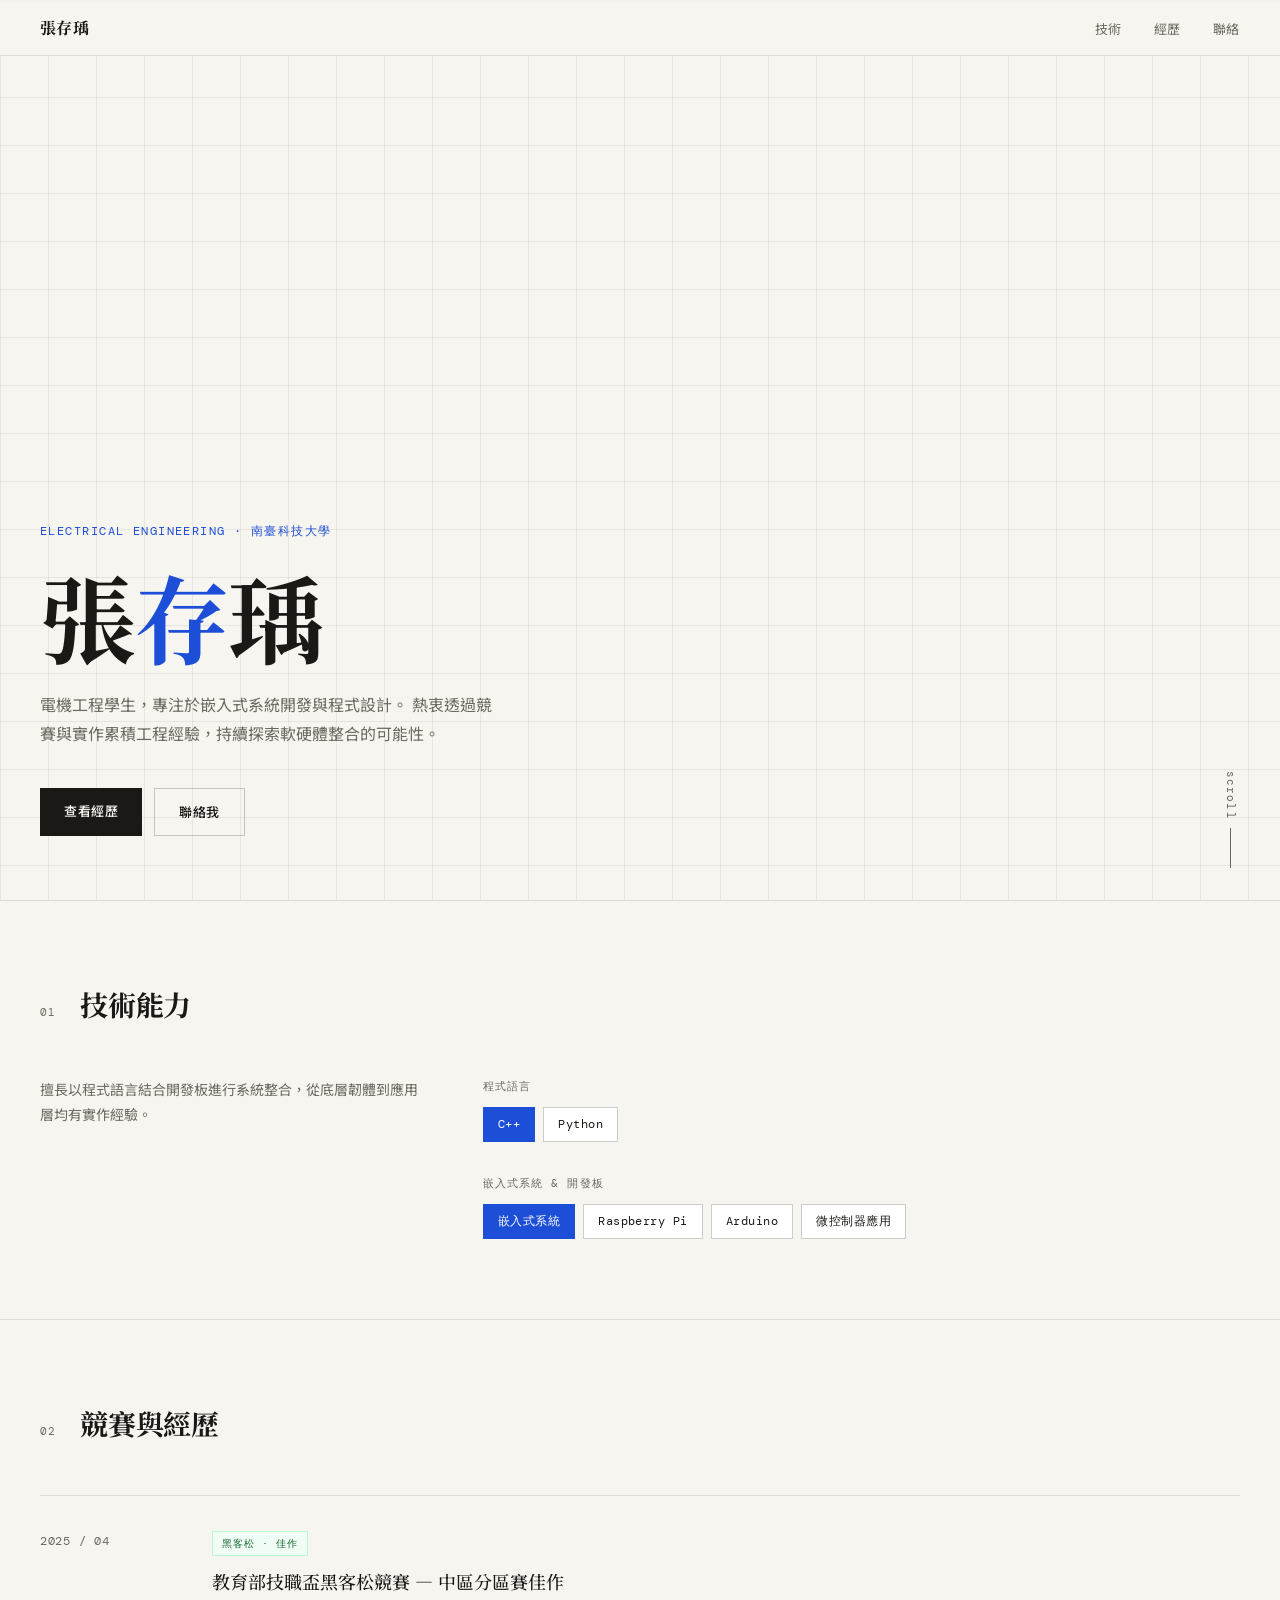
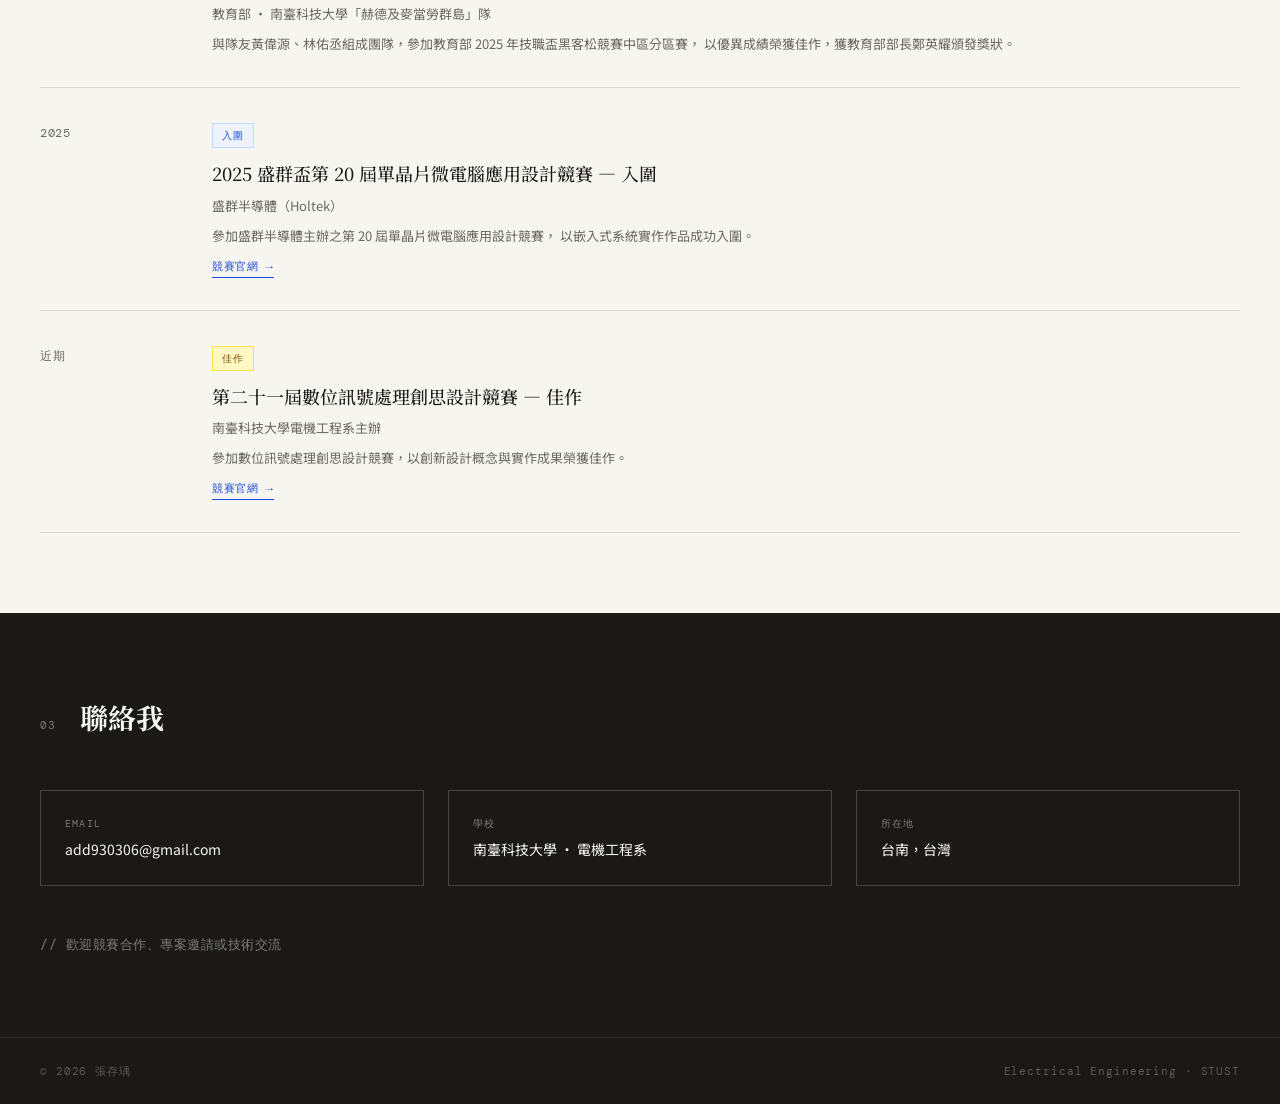
==== index.html @ 253d1c1b "Add files via upload" ====
<!DOCTYPE html>
<html lang="zh-TW">
<head>
<meta charset="UTF-8">
<meta name="viewport" content="width=device-width, initial-scale=1.0">
<title>張存瑀 — 電機工程</title>
<link rel="preconnect" href="https://fonts.googleapis.com">
<link rel="preconnect" href="https://fonts.gstatic.com" crossorigin>
<link href="https://fonts.googleapis.com/css2?family=Noto+Serif+TC:wght@400;500;700&family=DM+Mono:wght@400;500&family=Noto+Sans+TC:wght@300;400;500&display=swap" rel="stylesheet">

<style>
  *, *::before, *::after { box-sizing: border-box; margin: 0; padding: 0; }

  :root {
    --bg: #F7F5F0;
    --bg2: #EDEAE3;
    --text: #1A1916;
    --muted: #6B6860;
    --accent: #1D4ED8;
    --accent-light: #EEF2FF;
    --border: rgba(26,25,22,0.12);
    --border-strong: rgba(26,25,22,0.22);
    --card-bg: #FFFFFF;
    --serif: 'Noto Serif TC', serif;
    --sans: 'Noto Sans TC', sans-serif;
    --mono: 'DM Mono', monospace;
  }

  html { scroll-behavior: smooth; }

  body {
    background: var(--bg);
    color: var(--text);
    font-family: var(--sans);
    font-size: 15px;
    line-height: 1.7;
    -webkit-font-smoothing: antialiased;
  }

  /* ── NAV ── */
  nav {
    position: fixed; top: 0; left: 0; right: 0; z-index: 100;
    display: flex; justify-content: space-between; align-items: center;
    padding: 0 2.5rem;
    height: 56px;
    background: rgba(247,245,240,0.88);
    backdrop-filter: blur(12px);
    -webkit-backdrop-filter: blur(12px);
    border-bottom: 0.5px solid var(--border);
  }
  .nav-logo {
    font-family: var(--serif);
    font-size: 16px;
    font-weight: 700;
    letter-spacing: 0.02em;
    color: var(--text);
    text-decoration: none;
  }
  .nav-links { display: flex; gap: 2rem; list-style: none; }
  .nav-links a {
    font-size: 13px;
    color: var(--muted);
    text-decoration: none;
    letter-spacing: 0.04em;
    transition: color 0.2s;
  }
  .nav-links a:hover { color: var(--text); }

  /* ── HERO ── */
  .hero {
    min-height: 100vh;
    display: flex; flex-direction: column; justify-content: flex-end;
    padding: 0 2.5rem 4rem;
    position: relative;
    overflow: hidden;
  }
  .hero-grid-bg {
    position: absolute; inset: 0;
    background-image:
      linear-gradient(var(--border) 1px, transparent 1px),
      linear-gradient(90deg, var(--border) 1px, transparent 1px);
    background-size: 48px 48px;
    opacity: 0.6;
  }
  .hero-content { position: relative; z-index: 1; max-width: 720px; }
  .hero-eyebrow {
    font-family: var(--mono);
    font-size: 12px;
    letter-spacing: 0.12em;
    color: var(--accent);
    text-transform: uppercase;
    margin-bottom: 1.5rem;
    opacity: 0;
    animation: fadeUp 0.6s 0.1s forwards;
  }
  .hero h1 {
    font-family: var(--serif);
    font-size: clamp(3rem, 8vw, 6rem);
    font-weight: 700;
    line-height: 1.05;
    letter-spacing: -0.02em;
    color: var(--text);
    margin-bottom: 1.5rem;
    opacity: 0;
    animation: fadeUp 0.7s 0.2s forwards;
  }
  .hero h1 span { color: var(--accent); }
  .hero-desc {
    font-size: 16px;
    color: var(--muted);
    max-width: 460px;
    line-height: 1.8;
    margin-bottom: 2.5rem;
    opacity: 0;
    animation: fadeUp 0.7s 0.35s forwards;
  }
  .hero-actions {
    display: flex; gap: 12px; flex-wrap: wrap;
    opacity: 0;
    animation: fadeUp 0.7s 0.5s forwards;
  }
  .btn-dark {
    background: var(--text); color: var(--bg);
    border: none; padding: 12px 24px;
    font-family: var(--sans); font-size: 13px; font-weight: 500;
    letter-spacing: 0.04em; cursor: pointer;
    text-decoration: none; display: inline-block;
    transition: opacity 0.2s;
  }
  .btn-dark:hover { opacity: 0.8; }
  .btn-outline {
    background: transparent; color: var(--text);
    border: 0.5px solid var(--border-strong);
    padding: 12px 24px;
    font-family: var(--sans); font-size: 13px; font-weight: 500;
    letter-spacing: 0.04em; cursor: pointer;
    text-decoration: none; display: inline-block;
    transition: background 0.2s;
  }
  .btn-outline:hover { background: var(--bg2); }

  .hero-scroll {
    position: absolute; bottom: 2rem; right: 2.5rem;
    font-family: var(--mono); font-size: 11px;
    color: var(--muted); letter-spacing: 0.1em;
    writing-mode: vertical-rl;
    display: flex; align-items: center; gap: 8px;
    opacity: 0; animation: fadeIn 1s 1s forwards;
  }
  .hero-scroll::after {
    content: '';
    display: block; width: 0.5px; height: 40px;
    background: var(--muted);
  }

  /* ── SECTIONS ── */
  section { padding: 5rem 2.5rem; border-top: 0.5px solid var(--border); }
  .section-header {
    display: flex; align-items: baseline; gap: 1.5rem;
    margin-bottom: 3rem;
  }
  .section-num {
    font-family: var(--mono);
    font-size: 11px; color: var(--muted);
    letter-spacing: 0.1em;
  }
  .section-title {
    font-family: var(--serif);
    font-size: 28px; font-weight: 700;
    letter-spacing: -0.01em;
  }

  /* ── SKILLS ── */
  .skills-section { background: var(--bg); }
  .skills-layout { display: grid; grid-template-columns: 1fr 2fr; gap: 4rem; align-items: start; }
  .skills-intro { font-size: 14px; color: var(--muted); line-height: 1.8; }
  .skills-groups { display: flex; flex-direction: column; gap: 2rem; }
  .skill-group-label {
    font-family: var(--mono); font-size: 11px;
    color: var(--muted); letter-spacing: 0.1em;
    text-transform: uppercase; margin-bottom: 0.75rem;
  }
  .skill-tags { display: flex; flex-wrap: wrap; gap: 8px; }
  .skill-tag {
    font-family: var(--mono); font-size: 12px;
    color: var(--text);
    background: var(--card-bg);
    border: 0.5px solid var(--border-strong);
    padding: 6px 14px;
    letter-spacing: 0.04em;
    transition: background 0.15s, border-color 0.15s;
  }
  .skill-tag:hover { background: var(--accent-light); border-color: var(--accent); color: var(--accent); }
  .skill-tag.accent { background: var(--accent); color: #fff; border-color: var(--accent); }

  /* ── AWARDS / TIMELINE ── */
  .awards-section { background: var(--bg); }
  .timeline { display: flex; flex-direction: column; }
  .timeline-row {
    display: grid; grid-template-columns: 140px 1fr;
    border-top: 0.5px solid var(--border);
    padding: 2rem 0;
    gap: 2rem;
    transition: background 0.2s;
  }
  .timeline-row:last-child { border-bottom: 0.5px solid var(--border); }
  .tl-year {
    font-family: var(--mono); font-size: 12px;
    color: var(--muted); letter-spacing: 0.06em;
    padding-top: 3px;
  }
  .tl-body {}
  .tl-badge {
    display: inline-block;
    font-family: var(--mono); font-size: 10px;
    letter-spacing: 0.1em; text-transform: uppercase;
    padding: 3px 9px;
    margin-bottom: 10px;
  }
  .tl-badge.award { background: #FEF9C3; color: #854D0E; border: 0.5px solid #FDE047; }
  .tl-badge.finalist { background: var(--accent-light); color: var(--accent); border: 0.5px solid #BFDBFE; }
  .tl-badge.hackathon { background: #F0FDF4; color: #166534; border: 0.5px solid #BBF7D0; }
  .tl-title { font-family: var(--serif); font-size: 18px; font-weight: 500; margin-bottom: 6px; }
  .tl-org { font-size: 13px; color: var(--muted); margin-bottom: 8px; }
  .tl-desc { font-size: 13px; color: var(--muted); line-height: 1.7; }
  .tl-link {
    display: inline-block; margin-top: 10px;
    font-family: var(--mono); font-size: 11px;
    color: var(--accent); letter-spacing: 0.06em;
    text-decoration: none; border-bottom: 0.5px solid var(--accent);
    padding-bottom: 1px; transition: opacity 0.2s;
  }
  .tl-link:hover { opacity: 0.7; }

  /* ── CONTACT ── */
  .contact-section { background: var(--text); color: var(--bg); }
  .contact-section .section-title { color: var(--bg); }
  .contact-section .section-num { color: rgba(247,245,240,0.45); }
  .contact-grid { display: grid; grid-template-columns: repeat(auto-fit, minmax(220px, 1fr)); gap: 1.5rem; margin-top: 2rem; }
  .contact-card {
    border: 0.5px solid rgba(247,245,240,0.2);
    padding: 1.5rem;
    display: flex; flex-direction: column; gap: 6px;
  }
  .contact-card-label {
    font-family: var(--mono); font-size: 10px;
    letter-spacing: 0.12em; text-transform: uppercase;
    color: rgba(247,245,240,0.45);
  }
  .contact-card-value {
    font-size: 14px; color: var(--bg);
    text-decoration: none; word-break: break-all;
    transition: opacity 0.2s;
  }
  a.contact-card-value:hover { opacity: 0.7; }
  .contact-note {
    margin-top: 3rem;
    font-size: 13px; color: rgba(247,245,240,0.45);
    font-family: var(--mono); letter-spacing: 0.04em;
  }

  /* ── FOOTER ── */
  footer {
    background: var(--text);
    border-top: 0.5px solid rgba(247,245,240,0.1);
    padding: 1.5rem 2.5rem;
    display: flex; justify-content: space-between; align-items: center;
  }
  footer span {
    font-family: var(--mono); font-size: 11px;
    color: rgba(247,245,240,0.3); letter-spacing: 0.08em;
  }

  /* ── ANIMATIONS ── */
  @keyframes fadeUp {
    from { opacity: 0; transform: translateY(20px); }
    to   { opacity: 1; transform: translateY(0); }
  }
  @keyframes fadeIn {
    from { opacity: 0; } to { opacity: 1; }
  }

  /* reveal on scroll */
  .reveal {
    opacity: 0; transform: translateY(24px);
    transition: opacity 0.7s ease, transform 0.7s ease;
  }
  .reveal.visible { opacity: 1; transform: none; }

  /* ── RESPONSIVE ── */
  @media (max-width: 768px) {
    nav { padding: 0 1.25rem; }
    .nav-links { gap: 1.25rem; }
    .hero { padding: 0 1.25rem 3rem; }
    section { padding: 3.5rem 1.25rem; }
    .skills-layout { grid-template-columns: 1fr; gap: 2rem; }
    .timeline-row { grid-template-columns: 1fr; gap: 0.5rem; }
    footer { flex-direction: column; gap: 6px; text-align: center; }
  }
</style>
</head>
<body>

<!-- NAV -->
<nav>
  <a href="#" class="nav-logo">張存瑀</a>
  <ul class="nav-links">
    <li><a href="#skills">技術</a></li>
    <li><a href="#awards">經歷</a></li>
    <li><a href="#contact">聯絡</a></li>
  </ul>
</nav>

<!-- HERO -->
<section class="hero" id="top">
  <div class="hero-grid-bg"></div>
  <div class="hero-content">
    <p class="hero-eyebrow">Electrical Engineering · 南臺科技大學</p>
    <h1>張<span>存</span>瑀</h1>
    <p class="hero-desc">
      電機工程學生，專注於嵌入式系統開發與程式設計。
      熱衷透過競賽與實作累積工程經驗，持續探索軟硬體整合的可能性。
    </p>
    <div class="hero-actions">
      <a href="#awards" class="btn-dark">查看經歷</a>
      <a href="#contact" class="btn-outline">聯絡我</a>
    </div>
  </div>
  <div class="hero-scroll">scroll</div>
</section>

<!-- SKILLS -->
<section id="skills" class="skills-section">
  <div class="section-header reveal">
    <span class="section-num">01</span>
    <h2 class="section-title">技術能力</h2>
  </div>
  <div class="skills-layout reveal">
    <div class="skills-intro">
      <p>擅長以程式語言結合開發板進行系統整合，從底層韌體到應用層均有實作經驗。</p>
    </div>
    <div class="skills-groups">
      <div>
        <div class="skill-group-label">程式語言</div>
        <div class="skill-tags">
          <span class="skill-tag accent">C++</span>
          <span class="skill-tag">Python</span>
        </div>
      </div>
      <div>
        <div class="skill-group-label">嵌入式系統 &amp; 開發板</div>
        <div class="skill-tags">
          <span class="skill-tag accent">嵌入式系統</span>
          <span class="skill-tag">Raspberry Pi</span>
          <span class="skill-tag">Arduino</span>
          <span class="skill-tag">微控制器應用</span>
        </div>
      </div>

    </div>
  </div>
</section>

<!-- AWARDS / EXPERIENCE -->
<section id="awards" class="awards-section">
  <div class="section-header reveal">
    <span class="section-num">02</span>
    <h2 class="section-title">競賽與經歷</h2>
  </div>
  <div class="timeline">

    <div class="timeline-row reveal">
      <div class="tl-year">2025 / 04</div>
      <div class="tl-body">
        <span class="tl-badge hackathon">黑客松 · 佳作</span>
        <h3 class="tl-title">教育部技職盃黑客松競賽 — 中區分區賽佳作</h3>
        <div class="tl-org">教育部 · 南臺科技大學「赫德及麥當勞群島」隊</div>
        <p class="tl-desc">
          與隊友黃偉源、林佑丞組成團隊，參加教育部 2025 年技職盃黑客松競賽中區分區賽，
          以優異成績榮獲佳作，獲教育部部長鄭英耀頒發獎狀。
        </p>
      </div>
    </div>

    <div class="timeline-row reveal">
      <div class="tl-year">2025</div>
      <div class="tl-body">
        <span class="tl-badge finalist">入圍</span>
        <h3 class="tl-title">2025 盛群盃第 20 屆單晶片微電腦應用設計競賽 — 入圍</h3>
        <div class="tl-org">盛群半導體（Holtek）</div>
        <p class="tl-desc">
          參加盛群半導體主辦之第 20 屆單晶片微電腦應用設計競賽，
          以嵌入式系統實作作品成功入圍。
        </p>
        <a href="https://www.holtek.com.tw/page/channel?mCode=Presentation_SeminarEvents&pCode=Events_n_Shows&" target="_blank" class="tl-link">競賽官網 →</a>
      </div>
    </div>

    <div class="timeline-row reveal">
      <div class="tl-year">近期</div>
      <div class="tl-body">
        <span class="tl-badge award">佳作</span>
        <h3 class="tl-title">第二十一屆數位訊號處理創思設計競賽 — 佳作</h3>
        <div class="tl-org">南臺科技大學電機工程系主辦</div>
        <p class="tl-desc">
          參加數位訊號處理創思設計競賽，以創新設計概念與實作成果榮獲佳作。
        </p>
        <a href="https://dspcdc.ee.stust.edu.tw/" target="_blank" class="tl-link">競賽官網 →</a>
      </div>
    </div>

  </div>
</section>

<!-- CONTACT -->
<section id="contact" class="contact-section">
  <div class="section-header">
    <span class="section-num">03</span>
    <h2 class="section-title">聯絡我</h2>
  </div>
  <div class="contact-grid">
    <div class="contact-card">
      <span class="contact-card-label">Email</span>
      <a href="mailto:add930306@gmail.com" class="contact-card-value">add930306@gmail.com</a>
    </div>
    <div class="contact-card">
      <span class="contact-card-label">學校</span>
      <span class="contact-card-value">南臺科技大學 · 電機工程系</span>
    </div>
    <div class="contact-card">
      <span class="contact-card-label">所在地</span>
      <span class="contact-card-value">台南，台灣</span>
    </div>
  </div>
  <p class="contact-note">// 歡迎競賽合作、專案邀請或技術交流</p>
</section>

<!-- FOOTER -->
<footer>
  <span>© 2026 張存瑀</span>
  <span>Electrical Engineering · STUST</span>
</footer>

<script>
const reveals = document.querySelectorAll('.reveal');
const io = new IntersectionObserver((entries) => {
  entries.forEach(e => {
    if (e.isIntersecting) { e.target.classList.add('visible'); io.unobserve(e.target); }
  });
}, { threshold: 0.12 });
reveals.forEach(el => io.observe(el));
</script>

</body>
</html>
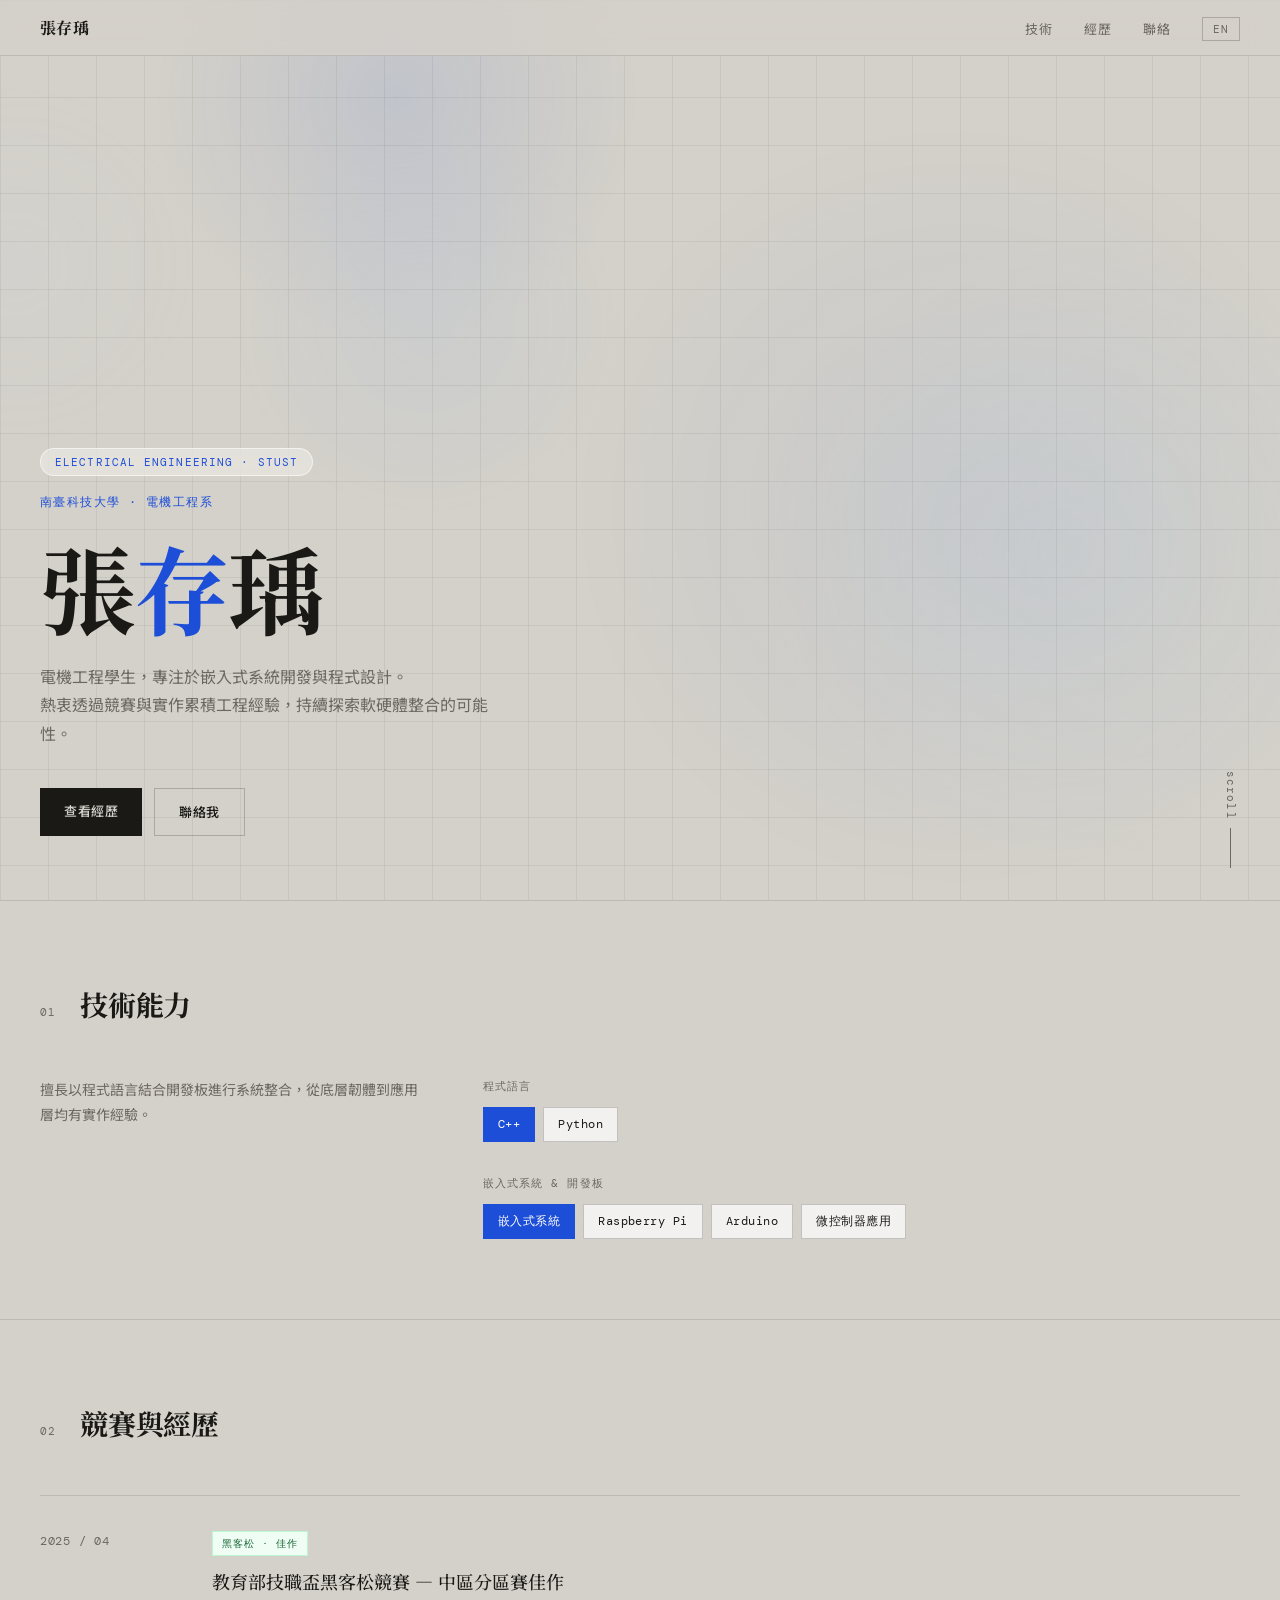
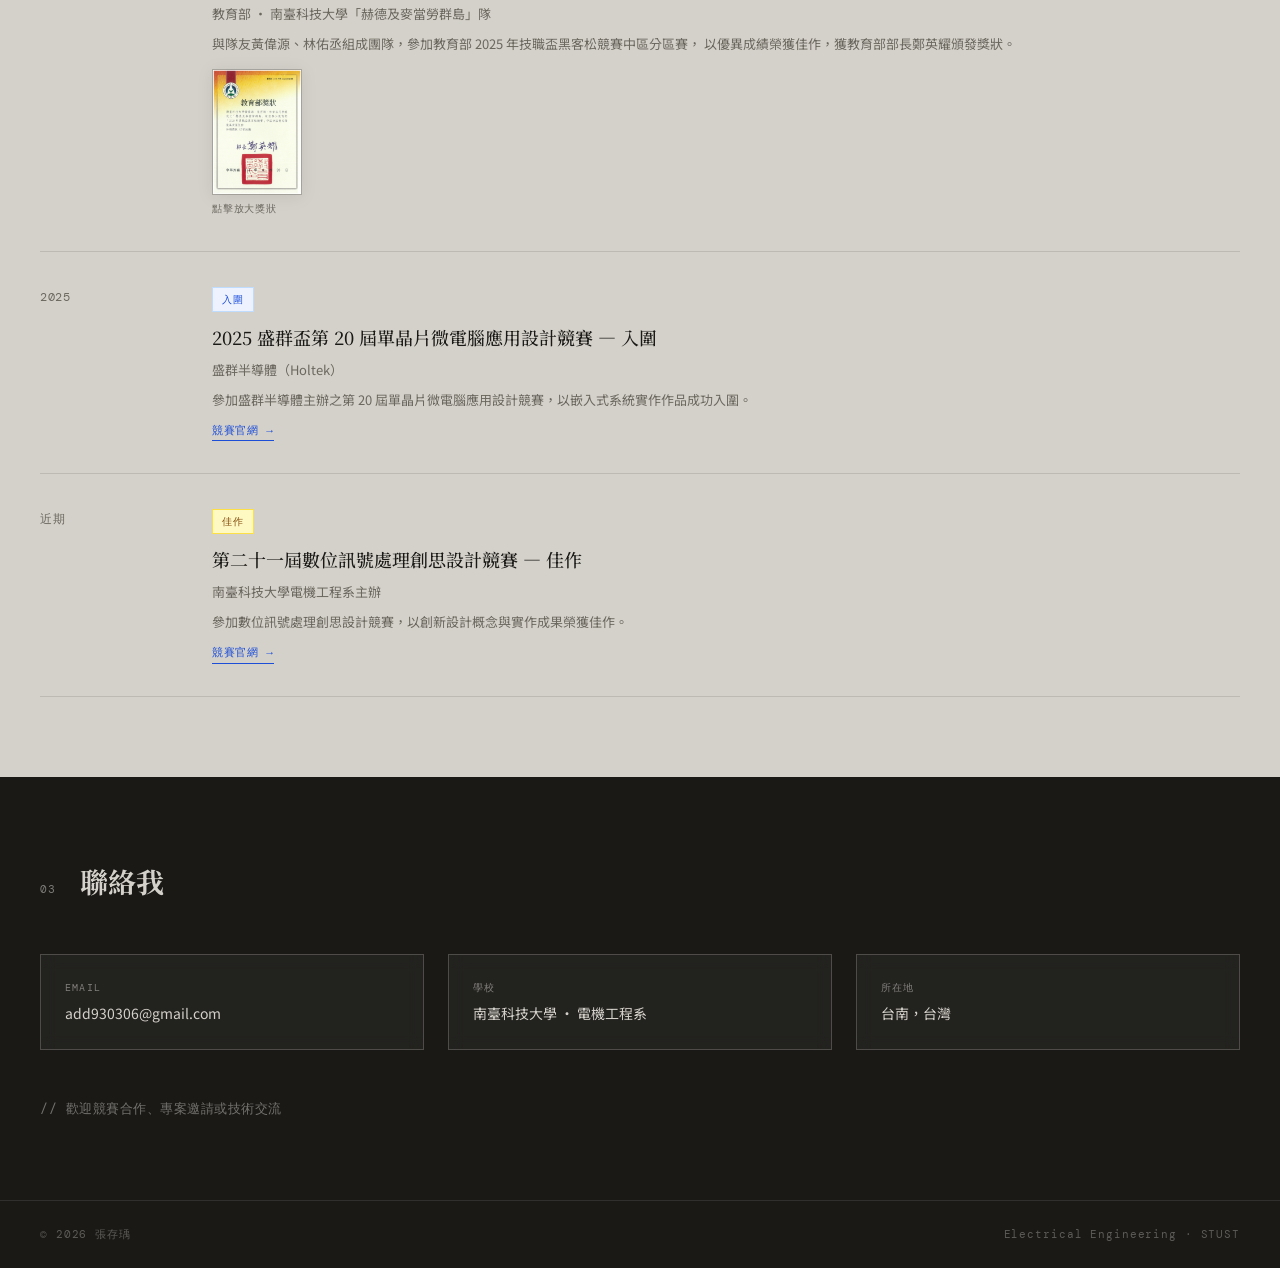
==== commit 6133eeb3: "Add files via upload" ====
--- a/index.html
+++ b/index.html
@@ -4,310 +4,342 @@
 <meta charset="UTF-8">
 <meta name="viewport" content="width=device-width, initial-scale=1.0">
 <title>張存瑀 — 電機工程</title>
+<link rel="icon" type="image/svg+xml" href="[data-uri]">
 <link rel="preconnect" href="https://fonts.googleapis.com">
 <link rel="preconnect" href="https://fonts.gstatic.com" crossorigin>
 <link href="https://fonts.googleapis.com/css2?family=Noto+Serif+TC:wght@400;500;700&family=DM+Mono:wght@400;500&family=Noto+Sans+TC:wght@300;400;500&display=swap" rel="stylesheet">
 
 <style>
-  *, *::before, *::after { box-sizing: border-box; margin: 0; padding: 0; }
-
-  :root {
-    --bg: #F7F5F0;
-    --bg2: #EDEAE3;
-    --text: #1A1916;
-    --muted: #6B6860;
-    --accent: #1D4ED8;
-    --accent-light: #EEF2FF;
-    --border: rgba(26,25,22,0.12);
-    --border-strong: rgba(26,25,22,0.22);
-    --card-bg: #FFFFFF;
-    --serif: 'Noto Serif TC', serif;
-    --sans: 'Noto Sans TC', sans-serif;
-    --mono: 'DM Mono', monospace;
-  }
-
-  html { scroll-behavior: smooth; }
-
-  body {
-    background: var(--bg);
-    color: var(--text);
-    font-family: var(--sans);
-    font-size: 15px;
-    line-height: 1.7;
-    -webkit-font-smoothing: antialiased;
-  }
-
-  /* ── NAV ── */
-  nav {
-    position: fixed; top: 0; left: 0; right: 0; z-index: 100;
-    display: flex; justify-content: space-between; align-items: center;
-    padding: 0 2.5rem;
-    height: 56px;
-    background: rgba(247,245,240,0.88);
-    backdrop-filter: blur(12px);
-    -webkit-backdrop-filter: blur(12px);
-    border-bottom: 0.5px solid var(--border);
-  }
-  .nav-logo {
-    font-family: var(--serif);
-    font-size: 16px;
-    font-weight: 700;
-    letter-spacing: 0.02em;
-    color: var(--text);
-    text-decoration: none;
-  }
-  .nav-links { display: flex; gap: 2rem; list-style: none; }
-  .nav-links a {
-    font-size: 13px;
-    color: var(--muted);
-    text-decoration: none;
-    letter-spacing: 0.04em;
-    transition: color 0.2s;
-  }
-  .nav-links a:hover { color: var(--text); }
-
-  /* ── HERO ── */
-  .hero {
-    min-height: 100vh;
-    display: flex; flex-direction: column; justify-content: flex-end;
-    padding: 0 2.5rem 4rem;
-    position: relative;
-    overflow: hidden;
-  }
-  .hero-grid-bg {
-    position: absolute; inset: 0;
-    background-image:
-      linear-gradient(var(--border) 1px, transparent 1px),
-      linear-gradient(90deg, var(--border) 1px, transparent 1px);
-    background-size: 48px 48px;
-    opacity: 0.6;
-  }
-  .hero-content { position: relative; z-index: 1; max-width: 720px; }
-  .hero-eyebrow {
-    font-family: var(--mono);
-    font-size: 12px;
-    letter-spacing: 0.12em;
-    color: var(--accent);
-    text-transform: uppercase;
-    margin-bottom: 1.5rem;
-    opacity: 0;
-    animation: fadeUp 0.6s 0.1s forwards;
-  }
-  .hero h1 {
-    font-family: var(--serif);
-    font-size: clamp(3rem, 8vw, 6rem);
-    font-weight: 700;
-    line-height: 1.05;
-    letter-spacing: -0.02em;
-    color: var(--text);
-    margin-bottom: 1.5rem;
-    opacity: 0;
-    animation: fadeUp 0.7s 0.2s forwards;
-  }
-  .hero h1 span { color: var(--accent); }
-  .hero-desc {
-    font-size: 16px;
-    color: var(--muted);
-    max-width: 460px;
-    line-height: 1.8;
-    margin-bottom: 2.5rem;
-    opacity: 0;
-    animation: fadeUp 0.7s 0.35s forwards;
-  }
-  .hero-actions {
-    display: flex; gap: 12px; flex-wrap: wrap;
-    opacity: 0;
-    animation: fadeUp 0.7s 0.5s forwards;
-  }
-  .btn-dark {
-    background: var(--text); color: var(--bg);
-    border: none; padding: 12px 24px;
-    font-family: var(--sans); font-size: 13px; font-weight: 500;
-    letter-spacing: 0.04em; cursor: pointer;
-    text-decoration: none; display: inline-block;
-    transition: opacity 0.2s;
-  }
-  .btn-dark:hover { opacity: 0.8; }
-  .btn-outline {
-    background: transparent; color: var(--text);
-    border: 0.5px solid var(--border-strong);
-    padding: 12px 24px;
-    font-family: var(--sans); font-size: 13px; font-weight: 500;
-    letter-spacing: 0.04em; cursor: pointer;
-    text-decoration: none; display: inline-block;
-    transition: background 0.2s;
-  }
-  .btn-outline:hover { background: var(--bg2); }
-
-  .hero-scroll {
-    position: absolute; bottom: 2rem; right: 2.5rem;
-    font-family: var(--mono); font-size: 11px;
-    color: var(--muted); letter-spacing: 0.1em;
-    writing-mode: vertical-rl;
-    display: flex; align-items: center; gap: 8px;
-    opacity: 0; animation: fadeIn 1s 1s forwards;
-  }
-  .hero-scroll::after {
-    content: '';
-    display: block; width: 0.5px; height: 40px;
-    background: var(--muted);
-  }
-
-  /* ── SECTIONS ── */
-  section { padding: 5rem 2.5rem; border-top: 0.5px solid var(--border); }
-  .section-header {
-    display: flex; align-items: baseline; gap: 1.5rem;
-    margin-bottom: 3rem;
-  }
-  .section-num {
-    font-family: var(--mono);
-    font-size: 11px; color: var(--muted);
-    letter-spacing: 0.1em;
-  }
-  .section-title {
-    font-family: var(--serif);
-    font-size: 28px; font-weight: 700;
-    letter-spacing: -0.01em;
-  }
-
-  /* ── SKILLS ── */
-  .skills-section { background: var(--bg); }
-  .skills-layout { display: grid; grid-template-columns: 1fr 2fr; gap: 4rem; align-items: start; }
-  .skills-intro { font-size: 14px; color: var(--muted); line-height: 1.8; }
-  .skills-groups { display: flex; flex-direction: column; gap: 2rem; }
-  .skill-group-label {
-    font-family: var(--mono); font-size: 11px;
-    color: var(--muted); letter-spacing: 0.1em;
-    text-transform: uppercase; margin-bottom: 0.75rem;
-  }
-  .skill-tags { display: flex; flex-wrap: wrap; gap: 8px; }
-  .skill-tag {
-    font-family: var(--mono); font-size: 12px;
-    color: var(--text);
-    background: var(--card-bg);
-    border: 0.5px solid var(--border-strong);
-    padding: 6px 14px;
-    letter-spacing: 0.04em;
-    transition: background 0.15s, border-color 0.15s;
-  }
-  .skill-tag:hover { background: var(--accent-light); border-color: var(--accent); color: var(--accent); }
-  .skill-tag.accent { background: var(--accent); color: #fff; border-color: var(--accent); }
-
-  /* ── AWARDS / TIMELINE ── */
-  .awards-section { background: var(--bg); }
-  .timeline { display: flex; flex-direction: column; }
-  .timeline-row {
-    display: grid; grid-template-columns: 140px 1fr;
-    border-top: 0.5px solid var(--border);
-    padding: 2rem 0;
-    gap: 2rem;
-    transition: background 0.2s;
-  }
-  .timeline-row:last-child { border-bottom: 0.5px solid var(--border); }
-  .tl-year {
-    font-family: var(--mono); font-size: 12px;
-    color: var(--muted); letter-spacing: 0.06em;
-    padding-top: 3px;
-  }
-  .tl-body {}
-  .tl-badge {
-    display: inline-block;
-    font-family: var(--mono); font-size: 10px;
-    letter-spacing: 0.1em; text-transform: uppercase;
-    padding: 3px 9px;
-    margin-bottom: 10px;
-  }
-  .tl-badge.award { background: #FEF9C3; color: #854D0E; border: 0.5px solid #FDE047; }
-  .tl-badge.finalist { background: var(--accent-light); color: var(--accent); border: 0.5px solid #BFDBFE; }
-  .tl-badge.hackathon { background: #F0FDF4; color: #166534; border: 0.5px solid #BBF7D0; }
-  .tl-title { font-family: var(--serif); font-size: 18px; font-weight: 500; margin-bottom: 6px; }
-  .tl-org { font-size: 13px; color: var(--muted); margin-bottom: 8px; }
-  .tl-desc { font-size: 13px; color: var(--muted); line-height: 1.7; }
-  .tl-link {
-    display: inline-block; margin-top: 10px;
-    font-family: var(--mono); font-size: 11px;
-    color: var(--accent); letter-spacing: 0.06em;
-    text-decoration: none; border-bottom: 0.5px solid var(--accent);
-    padding-bottom: 1px; transition: opacity 0.2s;
-  }
-  .tl-link:hover { opacity: 0.7; }
-
-  /* ── CONTACT ── */
-  .contact-section { background: var(--text); color: var(--bg); }
-  .contact-section .section-title { color: var(--bg); }
-  .contact-section .section-num { color: rgba(247,245,240,0.45); }
-  .contact-grid { display: grid; grid-template-columns: repeat(auto-fit, minmax(220px, 1fr)); gap: 1.5rem; margin-top: 2rem; }
-  .contact-card {
-    border: 0.5px solid rgba(247,245,240,0.2);
-    padding: 1.5rem;
-    display: flex; flex-direction: column; gap: 6px;
-  }
-  .contact-card-label {
-    font-family: var(--mono); font-size: 10px;
-    letter-spacing: 0.12em; text-transform: uppercase;
-    color: rgba(247,245,240,0.45);
-  }
-  .contact-card-value {
-    font-size: 14px; color: var(--bg);
-    text-decoration: none; word-break: break-all;
-    transition: opacity 0.2s;
-  }
-  a.contact-card-value:hover { opacity: 0.7; }
-  .contact-note {
-    margin-top: 3rem;
-    font-size: 13px; color: rgba(247,245,240,0.45);
-    font-family: var(--mono); letter-spacing: 0.04em;
-  }
-
-  /* ── FOOTER ── */
-  footer {
-    background: var(--text);
-    border-top: 0.5px solid rgba(247,245,240,0.1);
-    padding: 1.5rem 2.5rem;
-    display: flex; justify-content: space-between; align-items: center;
-  }
-  footer span {
-    font-family: var(--mono); font-size: 11px;
-    color: rgba(247,245,240,0.3); letter-spacing: 0.08em;
-  }
-
-  /* ── ANIMATIONS ── */
-  @keyframes fadeUp {
-    from { opacity: 0; transform: translateY(20px); }
-    to   { opacity: 1; transform: translateY(0); }
-  }
-  @keyframes fadeIn {
-    from { opacity: 0; } to { opacity: 1; }
-  }
-
-  /* reveal on scroll */
-  .reveal {
-    opacity: 0; transform: translateY(24px);
-    transition: opacity 0.7s ease, transform 0.7s ease;
-  }
-  .reveal.visible { opacity: 1; transform: none; }
-
-  /* ── RESPONSIVE ── */
-  @media (max-width: 768px) {
-    nav { padding: 0 1.25rem; }
-    .nav-links { gap: 1.25rem; }
-    .hero { padding: 0 1.25rem 3rem; }
-    section { padding: 3.5rem 1.25rem; }
-    .skills-layout { grid-template-columns: 1fr; gap: 2rem; }
-    .timeline-row { grid-template-columns: 1fr; gap: 0.5rem; }
-    footer { flex-direction: column; gap: 6px; text-align: center; }
-  }
+*, *::before, *::after { box-sizing: border-box; margin: 0; padding: 0; }
+
+:root {
+  --bg: #D4D1CA;
+  --bg2: #C8C5BE;
+  --text: #1A1916;
+  --muted: #6B6860;
+  --accent: #1D4ED8;
+  --accent-light: #EEF2FF;
+  --border: rgba(26,25,22,0.12);
+  --border-strong: rgba(26,25,22,0.22);
+  --card-bg: #DEDAD4;
+  --serif: 'Noto Serif TC', serif;
+  --sans: 'Noto Sans TC', sans-serif;
+  --mono: 'DM Mono', monospace;
+}
+
+html { scroll-behavior: smooth; }
+body {
+  background: var(--bg);
+  color: var(--text);
+  font-family: var(--sans);
+  font-size: 15px;
+  line-height: 1.7;
+  -webkit-font-smoothing: antialiased;
+  overflow-x: hidden;
+}
+
+/* ── FLUID GLASS CANVAS ── */
+#fluid-canvas {
+  position: fixed; inset: 0; z-index: 0;
+  pointer-events: none;
+  opacity: 0.55;
+}
+
+/* ── NAV ── */
+nav {
+  position: fixed; top: 0; left: 0; right: 0; z-index: 100;
+  display: flex; justify-content: space-between; align-items: center;
+  padding: 0 2.5rem; height: 56px;
+  background: rgba(212,209,202,0.85);
+  backdrop-filter: blur(20px) saturate(180%);
+  -webkit-backdrop-filter: blur(20px) saturate(180%);
+  border-bottom: 0.5px solid var(--border);
+}
+.nav-logo {
+  font-family: var(--serif); font-size: 16px; font-weight: 700;
+  letter-spacing: 0.02em; color: var(--text); text-decoration: none;
+}
+.nav-links { display: flex; gap: 2rem; list-style: none; align-items: center; }
+.nav-links a {
+  font-size: 13px; color: var(--muted); text-decoration: none;
+  letter-spacing: 0.04em; transition: color 0.2s;
+}
+.nav-links a:hover { color: var(--text); }
+
+/* language toggle */
+.lang-btn {
+  font-family: var(--mono); font-size: 11px; letter-spacing: 0.08em;
+  color: var(--muted); background: none; border: 0.5px solid var(--border-strong);
+  padding: 4px 10px; cursor: pointer; transition: all 0.2s;
+}
+.lang-btn:hover { color: var(--text); border-color: var(--text); }
+
+/* ── HERO ── */
+.hero {
+  min-height: 100vh; position: relative; z-index: 1;
+  display: flex; flex-direction: column; justify-content: flex-end;
+  padding: 0 2.5rem 4rem; overflow: hidden;
+}
+.hero-grid-bg {
+  position: absolute; inset: 0;
+  background-image:
+    linear-gradient(var(--border) 1px, transparent 1px),
+    linear-gradient(90deg, var(--border) 1px, transparent 1px);
+  background-size: 48px 48px; opacity: 0.5;
+}
+.hero-content { position: relative; z-index: 1; max-width: 720px; }
+.hero-eyebrow {
+  font-family: var(--mono); font-size: 12px; letter-spacing: 0.12em;
+  color: var(--accent); text-transform: uppercase; margin-bottom: 1.5rem;
+  opacity: 0; animation: fadeUp 0.6s 0.2s forwards;
+}
+.hero h1 {
+  font-family: var(--serif);
+  font-size: clamp(3rem, 8vw, 6rem); font-weight: 700;
+  line-height: 1.05; letter-spacing: -0.02em;
+  color: var(--text); margin-bottom: 1.5rem;
+  opacity: 0; animation: fadeUp 0.8s 0.35s forwards;
+}
+.hero h1 span { color: var(--accent); }
+.hero-desc {
+  font-size: 16px; color: var(--muted); max-width: 460px;
+  line-height: 1.8; margin-bottom: 2.5rem;
+  opacity: 0; animation: fadeUp 0.8s 0.55s forwards;
+}
+/* EN version hidden by default */
+[data-en] { display: none; }
+body.en [data-zh] { display: none; }
+body.en [data-en] { display: block; }
+body.en span[data-en] { display: inline; }
+body.en span[data-zh] { display: none; }
+
+.hero-actions {
+  display: flex; gap: 12px; flex-wrap: wrap;
+  opacity: 0; animation: fadeUp 0.8s 0.72s forwards;
+}
+.btn-dark {
+  background: var(--text); color: var(--bg);
+  border: none; padding: 12px 24px;
+  font-family: var(--sans); font-size: 13px; font-weight: 500;
+  letter-spacing: 0.04em; cursor: pointer;
+  text-decoration: none; display: inline-block; transition: opacity 0.2s;
+}
+.btn-dark:hover { opacity: 0.8; }
+.btn-outline {
+  background: transparent; color: var(--text);
+  border: 0.5px solid var(--border-strong); padding: 12px 24px;
+  font-family: var(--sans); font-size: 13px; font-weight: 500;
+  letter-spacing: 0.04em; cursor: pointer;
+  text-decoration: none; display: inline-block; transition: background 0.2s;
+}
+.btn-outline:hover { background: var(--bg2); }
+
+.hero-scroll {
+  position: absolute; bottom: 2rem; right: 2.5rem;
+  font-family: var(--mono); font-size: 11px;
+  color: var(--muted); letter-spacing: 0.1em;
+  writing-mode: vertical-rl;
+  display: flex; align-items: center; gap: 8px;
+  opacity: 0; animation: fadeIn 1s 1.2s forwards;
+}
+.hero-scroll::after {
+  content: ''; display: block; width: 0.5px; height: 40px;
+  background: var(--muted);
+}
+
+/* ── SECTIONS ── */
+section { padding: 5rem 2.5rem; border-top: 0.5px solid var(--border); position: relative; z-index: 1; }
+.section-header { display: flex; align-items: baseline; gap: 1.5rem; margin-bottom: 3rem; }
+.section-num { font-family: var(--mono); font-size: 11px; color: var(--muted); letter-spacing: 0.1em; }
+.section-title { font-family: var(--serif); font-size: 28px; font-weight: 700; letter-spacing: -0.01em; }
+
+/* ── SKILLS ── */
+.skills-layout { display: grid; grid-template-columns: 1fr 2fr; gap: 4rem; align-items: start; }
+.skills-intro { font-size: 14px; color: var(--muted); line-height: 1.8; }
+.skills-groups { display: flex; flex-direction: column; gap: 2rem; }
+.skill-group-label {
+  font-family: var(--mono); font-size: 11px; color: var(--muted);
+  letter-spacing: 0.1em; text-transform: uppercase; margin-bottom: 0.75rem;
+}
+.skill-tags { display: flex; flex-wrap: wrap; gap: 8px; }
+.skill-tag {
+  font-family: var(--mono); font-size: 12px; color: var(--text);
+  background: rgba(255,255,255,0.7);
+  backdrop-filter: blur(8px); -webkit-backdrop-filter: blur(8px);
+  border: 0.5px solid var(--border-strong); padding: 6px 14px;
+  letter-spacing: 0.04em; transition: all 0.2s;
+}
+.skill-tag:hover { background: var(--accent-light); border-color: var(--accent); color: var(--accent); }
+.skill-tag.accent { background: var(--accent); color: #fff; border-color: var(--accent); }
+
+/* ── TIMELINE ── */
+.timeline { display: flex; flex-direction: column; }
+.timeline-row {
+  display: grid; grid-template-columns: 140px 1fr;
+  border-top: 0.5px solid var(--border);
+  padding: 2rem 0; gap: 2rem;
+}
+.timeline-row:last-child { border-bottom: 0.5px solid var(--border); }
+.tl-year { font-family: var(--mono); font-size: 12px; color: var(--muted); letter-spacing: 0.06em; padding-top: 3px; }
+.tl-badge {
+  display: inline-block; font-family: var(--mono); font-size: 10px;
+  letter-spacing: 0.1em; text-transform: uppercase; padding: 3px 9px; margin-bottom: 10px;
+}
+.tl-badge.award { background: #FEF9C3; color: #854D0E; border: 0.5px solid #FDE047; }
+.tl-badge.finalist { background: var(--accent-light); color: var(--accent); border: 0.5px solid #BFDBFE; }
+.tl-badge.hackathon { background: #F0FDF4; color: #166534; border: 0.5px solid #BBF7D0; }
+.tl-title { font-family: var(--serif); font-size: 18px; font-weight: 500; margin-bottom: 6px; }
+.tl-org { font-size: 13px; color: var(--muted); margin-bottom: 8px; }
+.tl-desc { font-size: 13px; color: var(--muted); line-height: 1.7; }
+.tl-link {
+  display: inline-block; margin-top: 10px;
+  font-family: var(--mono); font-size: 11px; color: var(--accent);
+  letter-spacing: 0.06em; text-decoration: none;
+  border-bottom: 0.5px solid var(--accent); padding-bottom: 1px; transition: opacity 0.2s;
+}
+.tl-link:hover { opacity: 0.7; }
+
+/* ── AWARD IMAGE ── */
+.tl-cert {
+  margin-top: 14px; display: inline-block; cursor: pointer; position: relative;
+}
+.tl-cert img {
+  width: 90px; height: auto;
+  border: 0.5px solid var(--border-strong);
+  filter: drop-shadow(0 2px 8px rgba(0,0,0,0.08));
+  transition: transform 0.2s, filter 0.2s;
+  display: block;
+}
+.tl-cert:hover img { transform: scale(1.04); filter: drop-shadow(0 4px 16px rgba(0,0,0,0.15)); }
+.tl-cert-label {
+  font-family: var(--mono); font-size: 10px; color: var(--muted);
+  letter-spacing: 0.08em; margin-top: 5px;
+}
+
+/* ── LIGHTBOX ── */
+.lightbox {
+  display: none; position: fixed; inset: 0; z-index: 999;
+  background: rgba(10,10,10,0.85);
+  backdrop-filter: blur(16px); -webkit-backdrop-filter: blur(16px);
+  align-items: center; justify-content: center; cursor: zoom-out;
+}
+.lightbox.open { display: flex; animation: fadeIn 0.25s ease; }
+.lightbox img {
+  max-width: 90vw; max-height: 90vh; object-fit: contain;
+  box-shadow: 0 24px 80px rgba(0,0,0,0.5);
+  border-radius: 2px;
+  animation: zoomIn 0.3s cubic-bezier(0.34,1.56,0.64,1) forwards;
+}
+.lightbox-close {
+  position: absolute; top: 1.5rem; right: 1.5rem;
+  font-family: var(--mono); font-size: 12px; letter-spacing: 0.1em;
+  color: rgba(255,255,255,0.6); cursor: pointer; background: none; border: none;
+  transition: color 0.2s;
+}
+.lightbox-close:hover { color: white; }
+
+/* ── CONTACT ── */
+.contact-section { background: var(--text); color: var(--bg); }
+.contact-section .section-title { color: var(--bg); }
+.contact-section .section-num { color: rgba(247,245,240,0.45); }
+.contact-grid { display: grid; grid-template-columns: repeat(auto-fit, minmax(220px, 1fr)); gap: 1.5rem; margin-top: 2rem; }
+.contact-card {
+  border: 0.5px solid rgba(247,245,240,0.2); padding: 1.5rem;
+  display: flex; flex-direction: column; gap: 6px;
+  background: rgba(255,255,255,0.04);
+  backdrop-filter: blur(8px); -webkit-backdrop-filter: blur(8px);
+  transition: background 0.2s;
+}
+.contact-card:hover { background: rgba(255,255,255,0.08); }
+.contact-card-label {
+  font-family: var(--mono); font-size: 10px; letter-spacing: 0.12em;
+  text-transform: uppercase; color: rgba(247,245,240,0.45);
+}
+.contact-card-value {
+  font-size: 14px; color: var(--bg); text-decoration: none;
+  word-break: break-all; transition: opacity 0.2s;
+}
+a.contact-card-value:hover { opacity: 0.7; }
+.contact-note {
+  margin-top: 3rem; font-size: 13px; color: rgba(247,245,240,0.4);
+  font-family: var(--mono); letter-spacing: 0.04em;
+}
+
+/* ── FOOTER ── */
+footer {
+  background: var(--text); border-top: 0.5px solid rgba(247,245,240,0.1);
+  padding: 1.5rem 2.5rem;
+  display: flex; justify-content: space-between; align-items: center;
+  position: relative; z-index: 1;
+}
+footer span { font-family: var(--mono); font-size: 11px; color: rgba(247,245,240,0.3); letter-spacing: 0.08em; }
+
+/* ── ANIMATIONS ── */
+@keyframes fadeUp {
+  from { opacity: 0; transform: translateY(22px); }
+  to   { opacity: 1; transform: translateY(0); }
+}
+@keyframes fadeIn { from { opacity: 0; } to { opacity: 1; } }
+@keyframes zoomIn {
+  from { opacity: 0; transform: scale(0.88); }
+  to   { opacity: 1; transform: scale(1); }
+}
+
+.reveal {
+  opacity: 0; transform: translateY(28px);
+  transition: opacity 0.75s cubic-bezier(0.22,1,0.36,1), transform 0.75s cubic-bezier(0.22,1,0.36,1);
+}
+.reveal.visible { opacity: 1; transform: none; }
+.reveal-delay-1 { transition-delay: 0.1s; }
+.reveal-delay-2 { transition-delay: 0.2s; }
+.reveal-delay-3 { transition-delay: 0.3s; }
+
+/* ── GLASS CARD overlay on hero ── */
+.glass-pill {
+  display: inline-block;
+  background: rgba(255,255,255,0.35);
+  backdrop-filter: blur(12px) saturate(160%);
+  -webkit-backdrop-filter: blur(12px) saturate(160%);
+  border: 0.5px solid rgba(255,255,255,0.55);
+  border-radius: 999px;
+  padding: 4px 14px;
+  font-family: var(--mono); font-size: 11px;
+  color: var(--accent); letter-spacing: 0.1em;
+  text-transform: uppercase; margin-bottom: 1rem;
+  opacity: 0; animation: fadeUp 0.6s 0.05s forwards;
+}
+
+/* ── RESPONSIVE ── */
+@media (max-width: 768px) {
+  nav { padding: 0 1.25rem; }
+  .nav-links { gap: 1rem; }
+  .hero { padding: 0 1.25rem 3rem; }
+  section { padding: 3.5rem 1.25rem; }
+  .skills-layout { grid-template-columns: 1fr; gap: 2rem; }
+  .timeline-row { grid-template-columns: 1fr; gap: 0.5rem; }
+  footer { flex-direction: column; gap: 6px; text-align: center; }
+}
 </style>
 </head>
 <body>
+
+<!-- FLUID GLASS CANVAS -->
+<canvas id="fluid-canvas"></canvas>
+
+<!-- LIGHTBOX -->
+<div class="lightbox" id="lightbox" onclick="closeLightbox()">
+  <button class="lightbox-close" onclick="closeLightbox()">ESC / 關閉</button>
+  <img id="lightbox-img" src="" alt="獎狀">
+</div>
 
 <!-- NAV -->
 <nav>
   <a href="#" class="nav-logo">張存瑀</a>
   <ul class="nav-links">
-    <li><a href="#skills">技術</a></li>
-    <li><a href="#awards">經歷</a></li>
-    <li><a href="#contact">聯絡</a></li>
+    <li><a href="#skills"><span data-zh>技術</span><span data-en>Skills</span></a></li>
+    <li><a href="#awards"><span data-zh>經歷</span><span data-en>Awards</span></a></li>
+    <li><a href="#contact"><span data-zh>聯絡</span><span data-en>Contact</span></a></li>
+    <li><button class="lang-btn" id="langBtn" onclick="toggleLang()">EN</button></li>
   </ul>
 </nav>
 
@@ -315,97 +347,116 @@
 <section class="hero" id="top">
   <div class="hero-grid-bg"></div>
   <div class="hero-content">
-    <p class="hero-eyebrow">Electrical Engineering · 南臺科技大學</p>
+    <div class="glass-pill">Electrical Engineering · STUST</div>
+    <p class="hero-eyebrow" data-zh>南臺科技大學 · 電機工程系</p>
+    <p class="hero-eyebrow" data-en style="opacity:0;animation:fadeUp 0.6s 0.2s forwards;">Southern Taiwan University of Science and Technology</p>
     <h1>張<span>存</span>瑀</h1>
-    <p class="hero-desc">
-      電機工程學生，專注於嵌入式系統開發與程式設計。
+    <p class="hero-desc" data-zh>
+      電機工程學生，專注於嵌入式系統開發與程式設計。<br>
       熱衷透過競賽與實作累積工程經驗，持續探索軟硬體整合的可能性。
     </p>
+    <p class="hero-desc" data-en>
+      Electrical Engineering student focused on embedded systems and software development.<br>
+      Passionate about building real-world experience through competitions and hands-on projects.
+    </p>
     <div class="hero-actions">
-      <a href="#awards" class="btn-dark">查看經歷</a>
-      <a href="#contact" class="btn-outline">聯絡我</a>
+      <a href="#awards" class="btn-dark"><span data-zh>查看經歷</span><span data-en>View Awards</span></a>
+      <a href="#contact" class="btn-outline"><span data-zh>聯絡我</span><span data-en>Contact</span></a>
     </div>
   </div>
   <div class="hero-scroll">scroll</div>
 </section>
 
 <!-- SKILLS -->
-<section id="skills" class="skills-section">
+<section id="skills">
   <div class="section-header reveal">
     <span class="section-num">01</span>
-    <h2 class="section-title">技術能力</h2>
-  </div>
-  <div class="skills-layout reveal">
-    <div class="skills-intro">
-      <p>擅長以程式語言結合開發板進行系統整合，從底層韌體到應用層均有實作經驗。</p>
-    </div>
-    <div class="skills-groups">
+    <h2 class="section-title"><span data-zh>技術能力</span><span data-en>Skills</span></h2>
+  </div>
+  <div class="skills-layout">
+    <div class="skills-intro reveal reveal-delay-1">
+      <p data-zh>擅長以程式語言結合開發板進行系統整合，從底層韌體到應用層均有實作經驗。</p>
+      <p data-en>Skilled in combining programming languages with development boards for system integration, with hands-on experience from firmware to application layer.</p>
+    </div>
+    <div class="skills-groups reveal reveal-delay-2">
       <div>
-        <div class="skill-group-label">程式語言</div>
+        <div class="skill-group-label"><span data-zh>程式語言</span><span data-en>Languages</span></div>
         <div class="skill-tags">
           <span class="skill-tag accent">C++</span>
           <span class="skill-tag">Python</span>
         </div>
       </div>
       <div>
-        <div class="skill-group-label">嵌入式系統 &amp; 開發板</div>
+        <div class="skill-group-label"><span data-zh>嵌入式系統 &amp; 開發板</span><span data-en>Embedded &amp; Boards</span></div>
         <div class="skill-tags">
-          <span class="skill-tag accent">嵌入式系統</span>
+          <span class="skill-tag accent"><span data-zh>嵌入式系統</span><span data-en>Embedded Systems</span></span>
           <span class="skill-tag">Raspberry Pi</span>
           <span class="skill-tag">Arduino</span>
-          <span class="skill-tag">微控制器應用</span>
+          <span class="skill-tag"><span data-zh>微控制器應用</span><span data-en>MCU Applications</span></span>
         </div>
       </div>
-
     </div>
   </div>
 </section>
 
-<!-- AWARDS / EXPERIENCE -->
-<section id="awards" class="awards-section">
+<!-- AWARDS -->
+<section id="awards">
   <div class="section-header reveal">
     <span class="section-num">02</span>
-    <h2 class="section-title">競賽與經歷</h2>
+    <h2 class="section-title"><span data-zh>競賽與經歷</span><span data-en>Awards &amp; Experience</span></h2>
   </div>
   <div class="timeline">
 
     <div class="timeline-row reveal">
       <div class="tl-year">2025 / 04</div>
       <div class="tl-body">
-        <span class="tl-badge hackathon">黑客松 · 佳作</span>
-        <h3 class="tl-title">教育部技職盃黑客松競賽 — 中區分區賽佳作</h3>
-        <div class="tl-org">教育部 · 南臺科技大學「赫德及麥當勞群島」隊</div>
-        <p class="tl-desc">
+        <span class="tl-badge hackathon"><span data-zh>黑客松 · 佳作</span><span data-en>Hackathon · Merit</span></span>
+        <h3 class="tl-title">
+          <span data-zh>教育部技職盃黑客松競賽 — 中區分區賽佳作</span>
+          <span data-en>MOE Vocational Skills Cup Hackathon — Central Region Merit Award</span>
+        </h3>
+        <div class="tl-org"><span data-zh>教育部 · 南臺科技大學「赫德及麥當勞群島」隊</span><span data-en>Ministry of Education · Team "Heard &amp; McDonald Islands", STUST</span></div>
+        <p class="tl-desc" data-zh>
           與隊友黃偉源、林佑丞組成團隊，參加教育部 2025 年技職盃黑客松競賽中區分區賽，
           以優異成績榮獲佳作，獲教育部部長鄭英耀頒發獎狀。
         </p>
+        <p class="tl-desc" data-en>
+          Competed with teammates Huang Wei-Yuan and Lin Yu-Cheng in the 2025 MOE Vocational Skills Cup Hackathon (Central Region), earning a Merit Award presented by Minister of Education Cheng Ying-Yao.
+        </p>
+        <div class="tl-cert" onclick="openLightbox(this)">
+          <img src="certificate.jpg" alt="教育部獎狀" onerror="this.parentElement.style.display='none'">
+          <div class="tl-cert-label"><span data-zh>點擊放大獎狀</span><span data-en>Click to enlarge</span></div>
+        </div>
       </div>
     </div>
 
-    <div class="timeline-row reveal">
+    <div class="timeline-row reveal reveal-delay-1">
       <div class="tl-year">2025</div>
       <div class="tl-body">
-        <span class="tl-badge finalist">入圍</span>
-        <h3 class="tl-title">2025 盛群盃第 20 屆單晶片微電腦應用設計競賽 — 入圍</h3>
-        <div class="tl-org">盛群半導體（Holtek）</div>
-        <p class="tl-desc">
-          參加盛群半導體主辦之第 20 屆單晶片微電腦應用設計競賽，
-          以嵌入式系統實作作品成功入圍。
-        </p>
-        <a href="https://www.holtek.com.tw/page/channel?mCode=Presentation_SeminarEvents&pCode=Events_n_Shows&" target="_blank" class="tl-link">競賽官網 →</a>
+        <span class="tl-badge finalist"><span data-zh>入圍</span><span data-en>Finalist</span></span>
+        <h3 class="tl-title">
+          <span data-zh>2025 盛群盃第 20 屆單晶片微電腦應用設計競賽 — 入圍</span>
+          <span data-en>2025 Holtek Cup 20th MCU Application Design Contest — Finalist</span>
+        </h3>
+        <div class="tl-org"><span data-zh>盛群半導體（Holtek）</span><span data-en>Holtek Semiconductor Inc.</span></div>
+        <p class="tl-desc" data-zh>參加盛群半導體主辦之第 20 屆單晶片微電腦應用設計競賽，以嵌入式系統實作作品成功入圍。</p>
+        <p class="tl-desc" data-en>Entered the 20th Holtek Cup MCU Application Design Contest with an embedded systems project, successfully advancing to the finalist stage.</p>
+        <a href="https://www.holtek.com.tw/page/channel?mCode=Presentation_SeminarEvents&pCode=Events_n_Shows&" target="_blank" class="tl-link"><span data-zh>競賽官網</span><span data-en>Official Site</span> →</a>
       </div>
     </div>
 
-    <div class="timeline-row reveal">
-      <div class="tl-year">近期</div>
+    <div class="timeline-row reveal reveal-delay-2">
+      <div class="tl-year"><span data-zh>近期</span><span data-en>Recent</span></div>
       <div class="tl-body">
-        <span class="tl-badge award">佳作</span>
-        <h3 class="tl-title">第二十一屆數位訊號處理創思設計競賽 — 佳作</h3>
-        <div class="tl-org">南臺科技大學電機工程系主辦</div>
-        <p class="tl-desc">
-          參加數位訊號處理創思設計競賽，以創新設計概念與實作成果榮獲佳作。
-        </p>
-        <a href="https://dspcdc.ee.stust.edu.tw/" target="_blank" class="tl-link">競賽官網 →</a>
+        <span class="tl-badge award"><span data-zh>佳作</span><span data-en>Merit Award</span></span>
+        <h3 class="tl-title">
+          <span data-zh>第二十一屆數位訊號處理創思設計競賽 — 佳作</span>
+          <span data-en>21st DSP Creative Design Contest — Merit Award</span>
+        </h3>
+        <div class="tl-org"><span data-zh>南臺科技大學電機工程系主辦</span><span data-en>Dept. of Electrical Engineering, STUST</span></div>
+        <p class="tl-desc" data-zh>參加數位訊號處理創思設計競賽，以創新設計概念與實作成果榮獲佳作。</p>
+        <p class="tl-desc" data-en>Received a Merit Award at the DSP Creative Design Contest for an innovative design concept and implementation.</p>
+        <a href="https://dspcdc.ee.stust.edu.tw/" target="_blank" class="tl-link"><span data-zh>競賽官網</span><span data-en>Official Site</span> →</a>
       </div>
     </div>
 
@@ -416,23 +467,23 @@
 <section id="contact" class="contact-section">
   <div class="section-header">
     <span class="section-num">03</span>
-    <h2 class="section-title">聯絡我</h2>
+    <h2 class="section-title"><span data-zh>聯絡我</span><span data-en>Contact</span></h2>
   </div>
   <div class="contact-grid">
-    <div class="contact-card">
+    <div class="contact-card reveal">
       <span class="contact-card-label">Email</span>
       <a href="mailto:add930306@gmail.com" class="contact-card-value">add930306@gmail.com</a>
     </div>
-    <div class="contact-card">
-      <span class="contact-card-label">學校</span>
-      <span class="contact-card-value">南臺科技大學 · 電機工程系</span>
-    </div>
-    <div class="contact-card">
-      <span class="contact-card-label">所在地</span>
-      <span class="contact-card-value">台南，台灣</span>
-    </div>
-  </div>
-  <p class="contact-note">// 歡迎競賽合作、專案邀請或技術交流</p>
+    <div class="contact-card reveal reveal-delay-1">
+      <span class="contact-card-label"><span data-zh>學校</span><span data-en>University</span></span>
+      <span class="contact-card-value"><span data-zh>南臺科技大學 · 電機工程系</span><span data-en>STUST · Dept. of Electrical Engineering</span></span>
+    </div>
+    <div class="contact-card reveal reveal-delay-2">
+      <span class="contact-card-label"><span data-zh>所在地</span><span data-en>Location</span></span>
+      <span class="contact-card-value"><span data-zh>台南，台灣</span><span data-en>Tainan, Taiwan</span></span>
+    </div>
+  </div>
+  <p class="contact-note">// <span data-zh>歡迎競賽合作、專案邀請或技術交流</span><span data-en>Open to collaborations, project invitations, and technical discussions</span></p>
 </section>
 
 <!-- FOOTER -->
@@ -442,13 +493,98 @@
 </footer>
 
 <script>
+/* ── FLUID GLASS BACKGROUND ── */
+(function() {
+  const canvas = document.getElementById('fluid-canvas');
+  const ctx = canvas.getContext('2d');
+  let W, H, blobs;
+
+  function resize() {
+    W = canvas.width = window.innerWidth;
+    H = canvas.height = window.innerHeight;
+  }
+
+  function initBlobs() {
+    blobs = [];
+    const colors = [
+      [29,78,216,0.18],   // blue
+      [100,160,255,0.13], // light blue
+      [200,220,255,0.12], // pale
+      [29,78,216,0.1],
+      [140,200,255,0.14],
+    ];
+    for (let i = 0; i < 5; i++) {
+      blobs.push({
+        x: Math.random() * W, y: Math.random() * H,
+        r: 180 + Math.random() * 240,
+        vx: (Math.random() - 0.5) * 0.35,
+        vy: (Math.random() - 0.5) * 0.28,
+        color: colors[i],
+        phase: Math.random() * Math.PI * 2,
+        speed: 0.004 + Math.random() * 0.003,
+      });
+    }
+  }
+
+  function draw(t) {
+    ctx.clearRect(0, 0, W, H);
+    blobs.forEach(b => {
+      b.x += b.vx + Math.sin(t * b.speed + b.phase) * 0.4;
+      b.y += b.vy + Math.cos(t * b.speed + b.phase * 1.3) * 0.3;
+      if (b.x < -b.r) b.x = W + b.r;
+      if (b.x > W + b.r) b.x = -b.r;
+      if (b.y < -b.r) b.y = H + b.r;
+      if (b.y > H + b.r) b.y = -b.r;
+
+      const g = ctx.createRadialGradient(b.x, b.y, 0, b.x, b.y, b.r);
+      const [r,g2,bl,a] = b.color;
+      g.addColorStop(0, `rgba(${r},${g2},${bl},${a})`);
+      g.addColorStop(0.5, `rgba(${r},${g2},${bl},${a*0.5})`);
+      g.addColorStop(1, `rgba(${r},${g2},${bl},0)`);
+      ctx.fillStyle = g;
+      ctx.beginPath();
+      ctx.arc(b.x, b.y, b.r, 0, Math.PI * 2);
+      ctx.fill();
+    });
+    requestAnimationFrame(draw);
+  }
+
+  resize();
+  initBlobs();
+  window.addEventListener('resize', () => { resize(); });
+  requestAnimationFrame(draw);
+})();
+
+/* ── SCROLL REVEAL ── */
 const reveals = document.querySelectorAll('.reveal');
 const io = new IntersectionObserver((entries) => {
   entries.forEach(e => {
     if (e.isIntersecting) { e.target.classList.add('visible'); io.unobserve(e.target); }
   });
-}, { threshold: 0.12 });
+}, { threshold: 0.1 });
 reveals.forEach(el => io.observe(el));
+
+/* ── LANGUAGE TOGGLE ── */
+let isEn = false;
+function toggleLang() {
+  isEn = !isEn;
+  document.body.classList.toggle('en', isEn);
+  document.getElementById('langBtn').textContent = isEn ? '中' : 'EN';
+}
+
+/* ── LIGHTBOX ── */
+function openLightbox(el) {
+  const img = el.querySelector('img');
+  if (!img) return;
+  document.getElementById('lightbox-img').src = img.src;
+  document.getElementById('lightbox').classList.add('open');
+  document.body.style.overflow = 'hidden';
+}
+function closeLightbox() {
+  document.getElementById('lightbox').classList.remove('open');
+  document.body.style.overflow = '';
+}
+document.addEventListener('keydown', e => { if (e.key === 'Escape') closeLightbox(); });
 </script>
 
 </body>
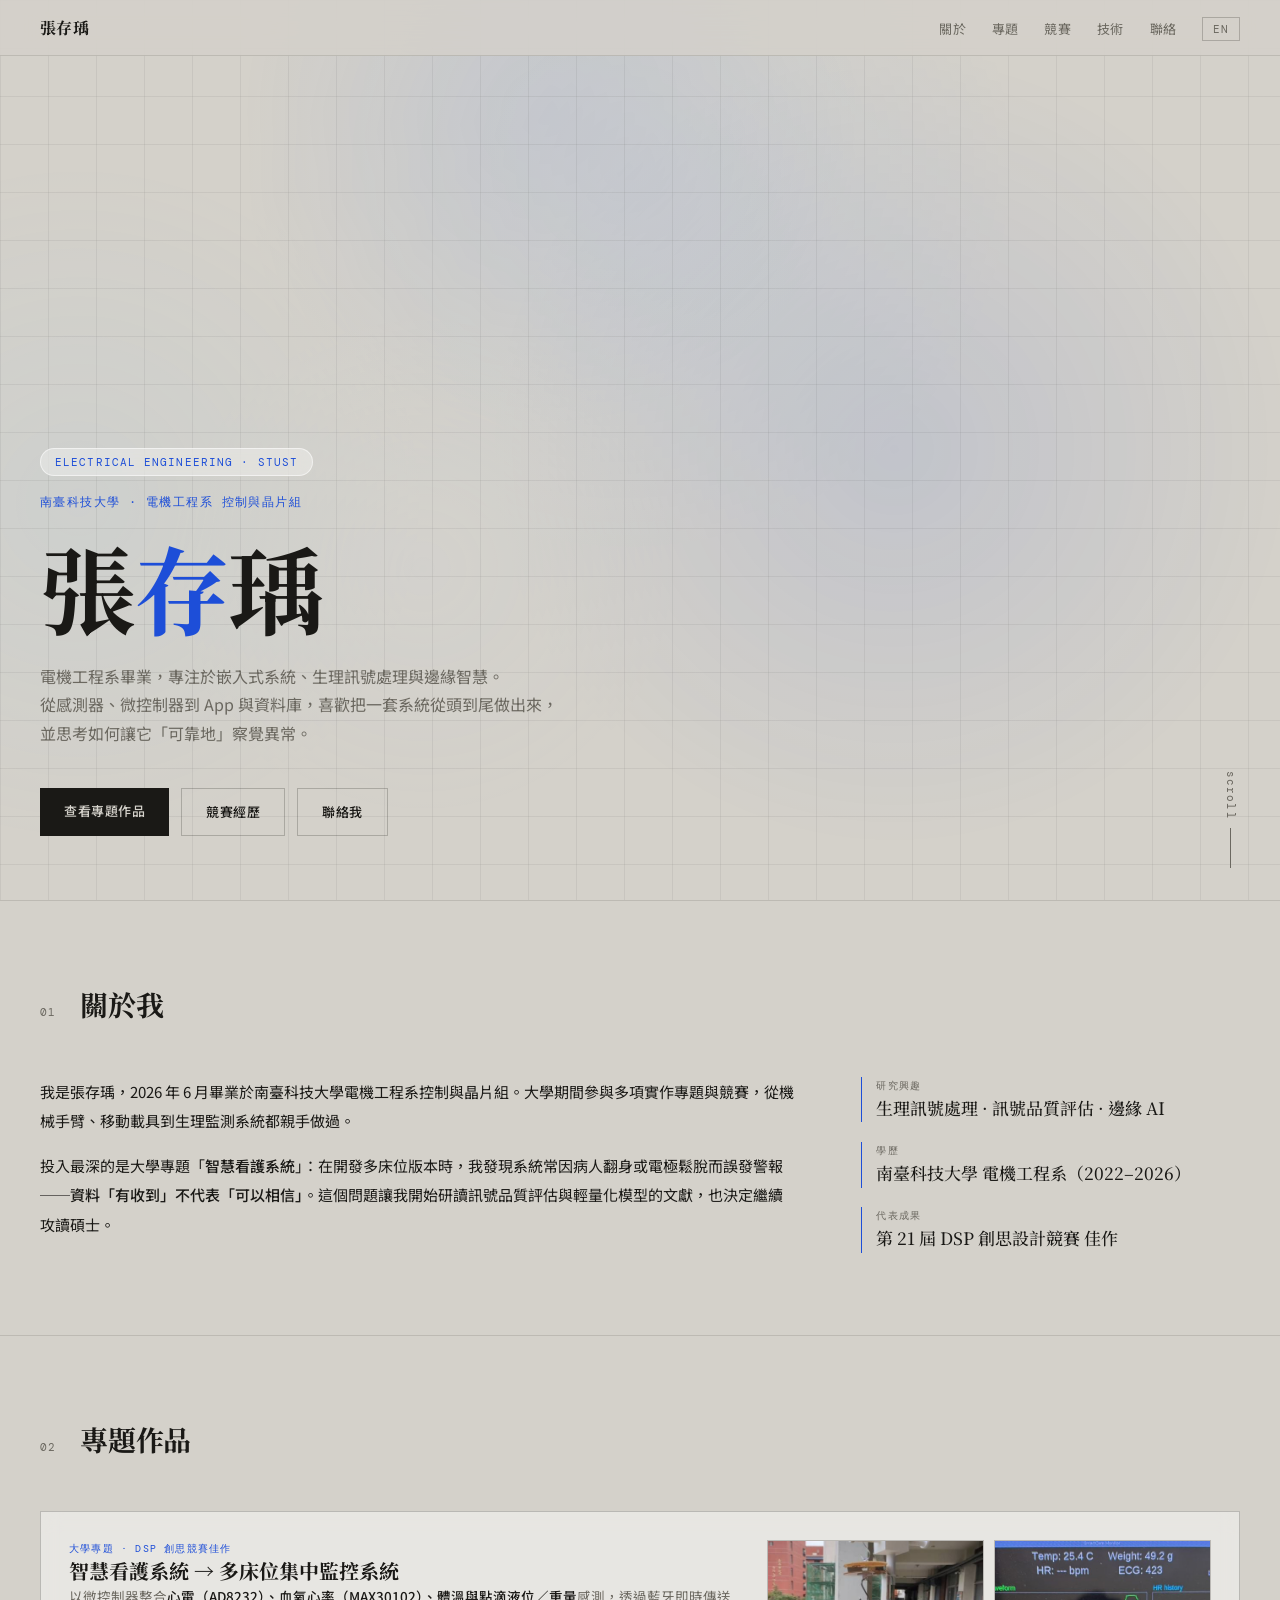
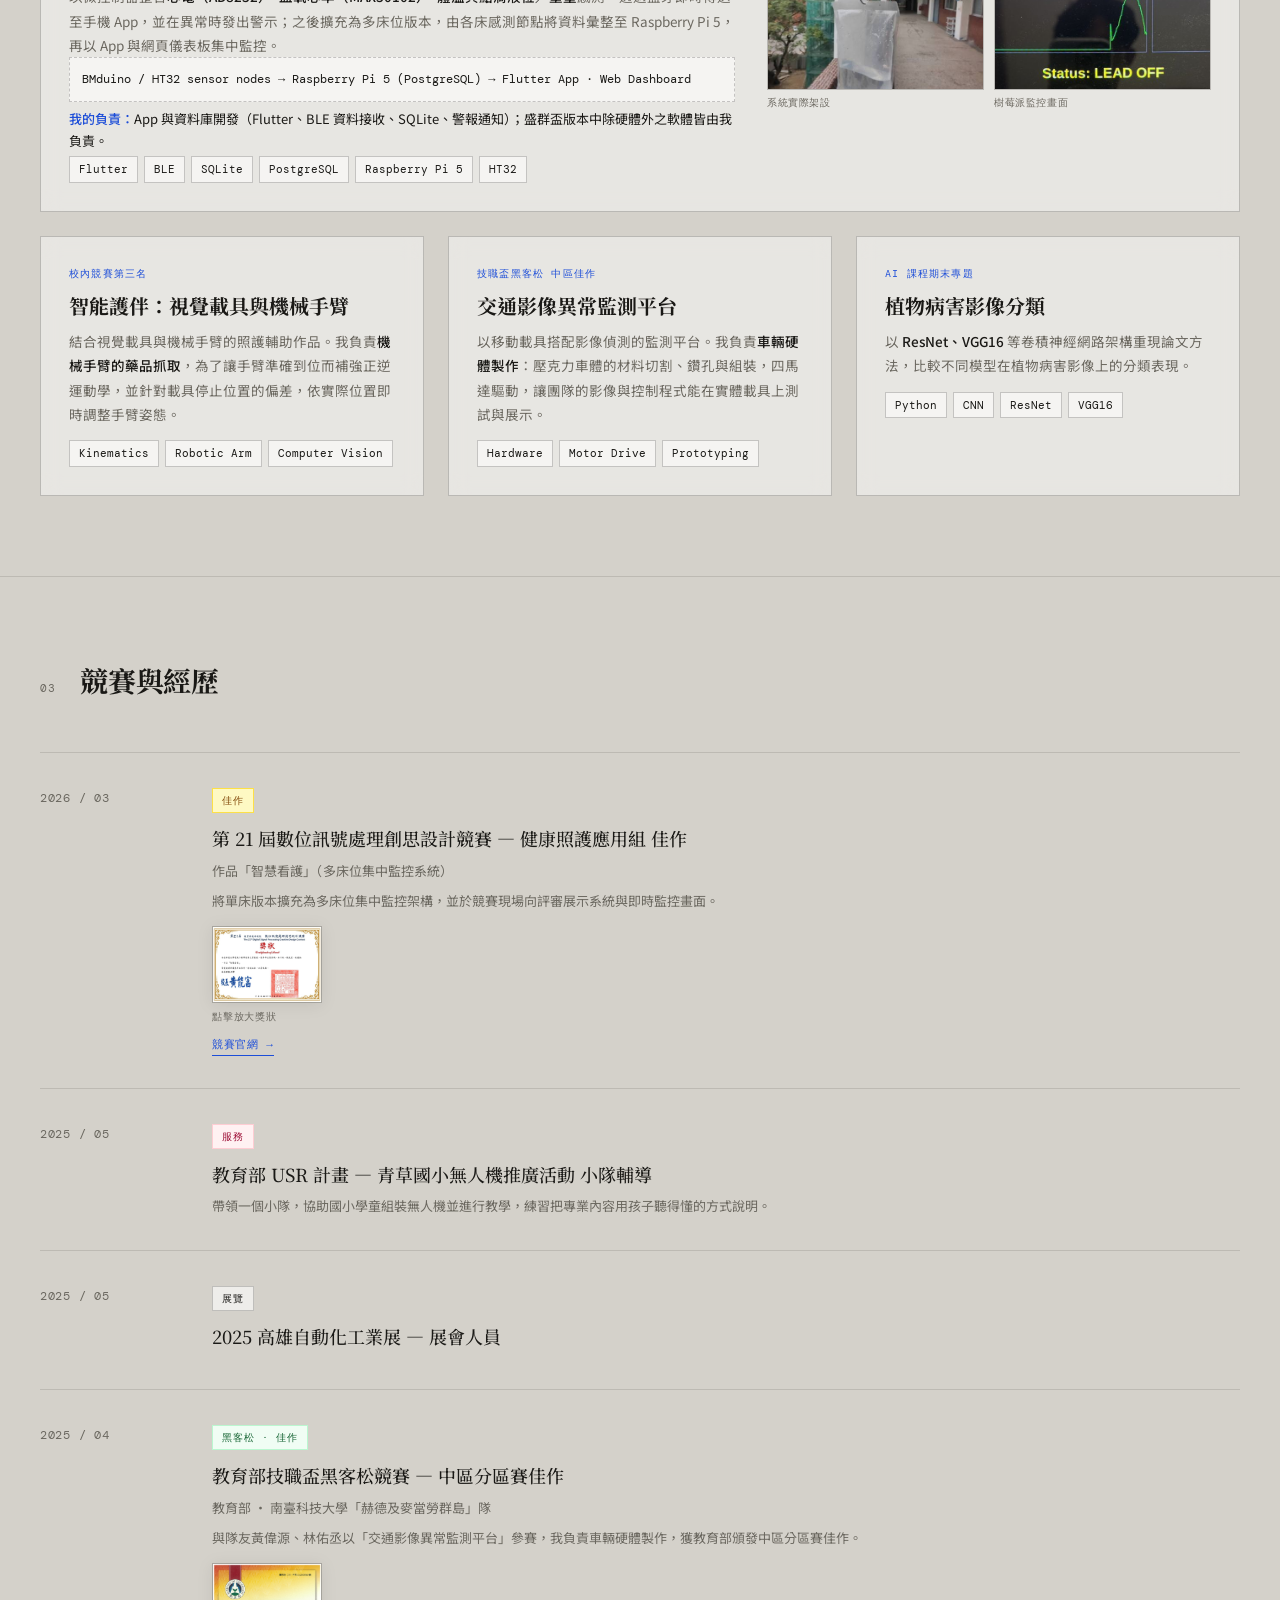
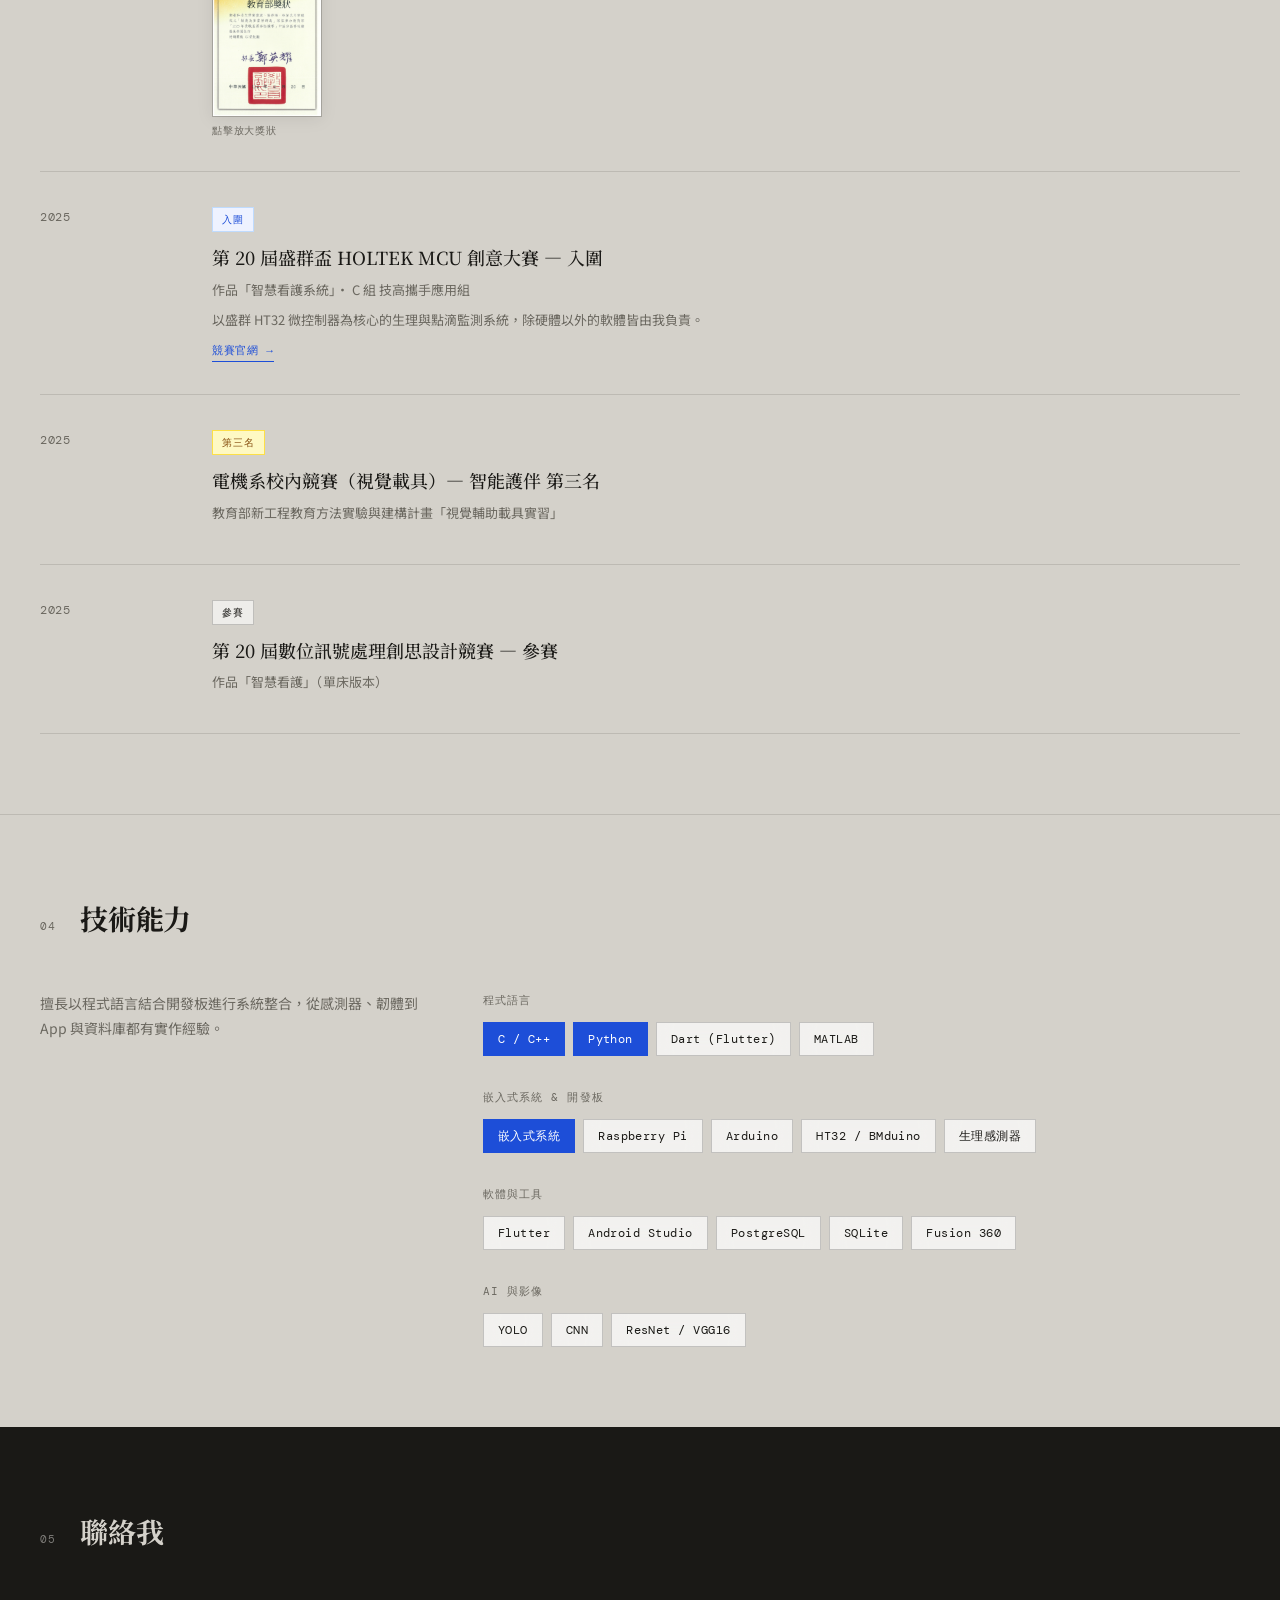
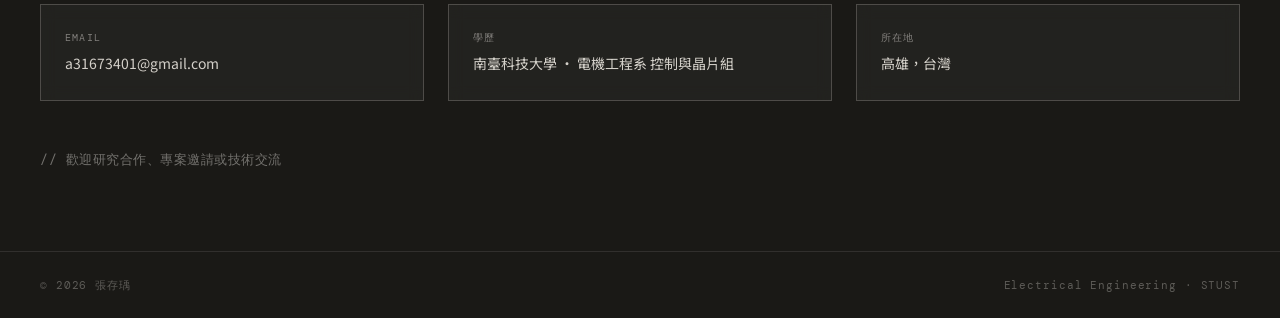
==== commit 821b71ad: "Add files via upload" ====
--- a/index.html
+++ b/index.html
@@ -4,6 +4,7 @@
 <meta charset="UTF-8">
 <meta name="viewport" content="width=device-width, initial-scale=1.0">
 <title>張存瑀 — 電機工程</title>
+<meta name="description" content="張存瑀｜南臺科技大學電機工程系控制與晶片組畢業。專注嵌入式系統、生理訊號處理與邊緣智慧。">
 <link rel="icon" type="image/svg+xml" href="[data-uri]">
 <link rel="preconnect" href="https://fonts.googleapis.com">
 <link rel="preconnect" href="https://fonts.gstatic.com" crossorigin>
@@ -29,21 +30,12 @@
 
 html { scroll-behavior: smooth; }
 body {
-  background: var(--bg);
-  color: var(--text);
-  font-family: var(--sans);
-  font-size: 15px;
-  line-height: 1.7;
-  -webkit-font-smoothing: antialiased;
-  overflow-x: hidden;
-}
-
-/* ── FLUID GLASS CANVAS ── */
-#fluid-canvas {
-  position: fixed; inset: 0; z-index: 0;
-  pointer-events: none;
-  opacity: 0.55;
-}
+  background: var(--bg); color: var(--text);
+  font-family: var(--sans); font-size: 15px; line-height: 1.7;
+  -webkit-font-smoothing: antialiased; overflow-x: hidden;
+}
+
+#fluid-canvas { position: fixed; inset: 0; z-index: 0; pointer-events: none; opacity: 0.55; }
 
 /* ── NAV ── */
 nav {
@@ -51,22 +43,13 @@
   display: flex; justify-content: space-between; align-items: center;
   padding: 0 2.5rem; height: 56px;
   background: rgba(212,209,202,0.85);
-  backdrop-filter: blur(20px) saturate(180%);
-  -webkit-backdrop-filter: blur(20px) saturate(180%);
+  backdrop-filter: blur(20px) saturate(180%); -webkit-backdrop-filter: blur(20px) saturate(180%);
   border-bottom: 0.5px solid var(--border);
 }
-.nav-logo {
-  font-family: var(--serif); font-size: 16px; font-weight: 700;
-  letter-spacing: 0.02em; color: var(--text); text-decoration: none;
-}
-.nav-links { display: flex; gap: 2rem; list-style: none; align-items: center; }
-.nav-links a {
-  font-size: 13px; color: var(--muted); text-decoration: none;
-  letter-spacing: 0.04em; transition: color 0.2s;
-}
+.nav-logo { font-family: var(--serif); font-size: 16px; font-weight: 700; letter-spacing: 0.02em; color: var(--text); text-decoration: none; }
+.nav-links { display: flex; gap: 1.6rem; list-style: none; align-items: center; }
+.nav-links a { font-size: 13px; color: var(--muted); text-decoration: none; letter-spacing: 0.04em; transition: color 0.2s; }
 .nav-links a:hover { color: var(--text); }
-
-/* language toggle */
 .lang-btn {
   font-family: var(--mono); font-size: 11px; letter-spacing: 0.08em;
   color: var(--muted); background: none; border: 0.5px solid var(--border-strong);
@@ -78,73 +61,61 @@
 .hero {
   min-height: 100vh; position: relative; z-index: 1;
   display: flex; flex-direction: column; justify-content: flex-end;
-  padding: 0 2.5rem 4rem; overflow: hidden;
+  padding: 0 2.5rem 4rem; overflow: hidden; border-top: none;
 }
 .hero-grid-bg {
   position: absolute; inset: 0;
-  background-image:
-    linear-gradient(var(--border) 1px, transparent 1px),
-    linear-gradient(90deg, var(--border) 1px, transparent 1px);
+  background-image: linear-gradient(var(--border) 1px, transparent 1px), linear-gradient(90deg, var(--border) 1px, transparent 1px);
   background-size: 48px 48px; opacity: 0.5;
 }
-.hero-content { position: relative; z-index: 1; max-width: 720px; }
+.hero-content { position: relative; z-index: 1; max-width: 760px; }
 .hero-eyebrow {
   font-family: var(--mono); font-size: 12px; letter-spacing: 0.12em;
   color: var(--accent); text-transform: uppercase; margin-bottom: 1.5rem;
   opacity: 0; animation: fadeUp 0.6s 0.2s forwards;
 }
 .hero h1 {
-  font-family: var(--serif);
-  font-size: clamp(3rem, 8vw, 6rem); font-weight: 700;
-  line-height: 1.05; letter-spacing: -0.02em;
-  color: var(--text); margin-bottom: 1.5rem;
+  font-family: var(--serif); font-size: clamp(3rem, 8vw, 6rem); font-weight: 700;
+  line-height: 1.05; letter-spacing: -0.02em; color: var(--text); margin-bottom: 1.5rem;
   opacity: 0; animation: fadeUp 0.8s 0.35s forwards;
 }
 .hero h1 span { color: var(--accent); }
 .hero-desc {
-  font-size: 16px; color: var(--muted); max-width: 460px;
-  line-height: 1.8; margin-bottom: 2.5rem;
+  font-size: 16px; color: var(--muted); max-width: 520px; line-height: 1.8; margin-bottom: 2.5rem;
   opacity: 0; animation: fadeUp 0.8s 0.55s forwards;
 }
-/* EN version hidden by default */
 [data-en] { display: none; }
 body.en [data-zh] { display: none; }
 body.en [data-en] { display: block; }
 body.en span[data-en] { display: inline; }
 body.en span[data-zh] { display: none; }
 
-.hero-actions {
-  display: flex; gap: 12px; flex-wrap: wrap;
-  opacity: 0; animation: fadeUp 0.8s 0.72s forwards;
-}
+.hero-actions { display: flex; gap: 12px; flex-wrap: wrap; opacity: 0; animation: fadeUp 0.8s 0.72s forwards; }
 .btn-dark {
-  background: var(--text); color: var(--bg);
-  border: none; padding: 12px 24px;
-  font-family: var(--sans); font-size: 13px; font-weight: 500;
-  letter-spacing: 0.04em; cursor: pointer;
-  text-decoration: none; display: inline-block; transition: opacity 0.2s;
+  background: var(--text); color: var(--bg); border: none; padding: 12px 24px;
+  font-family: var(--sans); font-size: 13px; font-weight: 500; letter-spacing: 0.04em;
+  cursor: pointer; text-decoration: none; display: inline-block; transition: opacity 0.2s;
 }
 .btn-dark:hover { opacity: 0.8; }
 .btn-outline {
-  background: transparent; color: var(--text);
-  border: 0.5px solid var(--border-strong); padding: 12px 24px;
-  font-family: var(--sans); font-size: 13px; font-weight: 500;
-  letter-spacing: 0.04em; cursor: pointer;
-  text-decoration: none; display: inline-block; transition: background 0.2s;
+  background: transparent; color: var(--text); border: 0.5px solid var(--border-strong); padding: 12px 24px;
+  font-family: var(--sans); font-size: 13px; font-weight: 500; letter-spacing: 0.04em;
+  cursor: pointer; text-decoration: none; display: inline-block; transition: background 0.2s;
 }
 .btn-outline:hover { background: var(--bg2); }
-
 .hero-scroll {
   position: absolute; bottom: 2rem; right: 2.5rem;
-  font-family: var(--mono); font-size: 11px;
-  color: var(--muted); letter-spacing: 0.1em;
-  writing-mode: vertical-rl;
-  display: flex; align-items: center; gap: 8px;
+  font-family: var(--mono); font-size: 11px; color: var(--muted); letter-spacing: 0.1em;
+  writing-mode: vertical-rl; display: flex; align-items: center; gap: 8px;
   opacity: 0; animation: fadeIn 1s 1.2s forwards;
 }
-.hero-scroll::after {
-  content: ''; display: block; width: 0.5px; height: 40px;
-  background: var(--muted);
+.hero-scroll::after { content: ''; display: block; width: 0.5px; height: 40px; background: var(--muted); }
+.glass-pill {
+  display: inline-block; background: rgba(255,255,255,0.35);
+  backdrop-filter: blur(12px) saturate(160%); -webkit-backdrop-filter: blur(12px) saturate(160%);
+  border: 0.5px solid rgba(255,255,255,0.55); border-radius: 999px; padding: 4px 14px;
+  font-family: var(--mono); font-size: 11px; color: var(--accent); letter-spacing: 0.1em;
+  text-transform: uppercase; margin-bottom: 1rem; opacity: 0; animation: fadeUp 0.6s 0.05s forwards;
 }
 
 /* ── SECTIONS ── */
@@ -153,89 +124,83 @@
 .section-num { font-family: var(--mono); font-size: 11px; color: var(--muted); letter-spacing: 0.1em; }
 .section-title { font-family: var(--serif); font-size: 28px; font-weight: 700; letter-spacing: -0.01em; }
 
-/* ── SKILLS ── */
+/* ── ABOUT ── */
+.about-layout { display: grid; grid-template-columns: 2fr 1fr; gap: 4rem; align-items: start; }
+.about-text p { font-size: 15px; color: var(--text); line-height: 1.95; margin-bottom: 1rem; }
+.about-text strong { font-weight: 500; }
+.facts { display: flex; flex-direction: column; gap: 1.2rem; }
+.fact { border-left: 1.5px solid var(--accent); padding-left: 14px; }
+.fact-label { font-family: var(--mono); font-size: 10px; letter-spacing: 0.12em; text-transform: uppercase; color: var(--muted); }
+.fact-value { font-family: var(--serif); font-size: 17px; font-weight: 500; }
+
+/* ── TAGS ── */
 .skills-layout { display: grid; grid-template-columns: 1fr 2fr; gap: 4rem; align-items: start; }
 .skills-intro { font-size: 14px; color: var(--muted); line-height: 1.8; }
 .skills-groups { display: flex; flex-direction: column; gap: 2rem; }
-.skill-group-label {
-  font-family: var(--mono); font-size: 11px; color: var(--muted);
-  letter-spacing: 0.1em; text-transform: uppercase; margin-bottom: 0.75rem;
-}
+.skill-group-label { font-family: var(--mono); font-size: 11px; color: var(--muted); letter-spacing: 0.1em; text-transform: uppercase; margin-bottom: 0.75rem; }
 .skill-tags { display: flex; flex-wrap: wrap; gap: 8px; }
 .skill-tag {
-  font-family: var(--mono); font-size: 12px; color: var(--text);
-  background: rgba(255,255,255,0.7);
+  font-family: var(--mono); font-size: 12px; color: var(--text); background: rgba(255,255,255,0.7);
   backdrop-filter: blur(8px); -webkit-backdrop-filter: blur(8px);
-  border: 0.5px solid var(--border-strong); padding: 6px 14px;
-  letter-spacing: 0.04em; transition: all 0.2s;
+  border: 0.5px solid var(--border-strong); padding: 6px 14px; letter-spacing: 0.04em; transition: all 0.2s;
 }
 .skill-tag:hover { background: var(--accent-light); border-color: var(--accent); color: var(--accent); }
 .skill-tag.accent { background: var(--accent); color: #fff; border-color: var(--accent); }
 
 /* ── TIMELINE ── */
 .timeline { display: flex; flex-direction: column; }
-.timeline-row {
-  display: grid; grid-template-columns: 140px 1fr;
-  border-top: 0.5px solid var(--border);
-  padding: 2rem 0; gap: 2rem;
-}
+.timeline-row { display: grid; grid-template-columns: 140px 1fr; border-top: 0.5px solid var(--border); padding: 2rem 0; gap: 2rem; }
 .timeline-row:last-child { border-bottom: 0.5px solid var(--border); }
 .tl-year { font-family: var(--mono); font-size: 12px; color: var(--muted); letter-spacing: 0.06em; padding-top: 3px; }
-.tl-badge {
-  display: inline-block; font-family: var(--mono); font-size: 10px;
-  letter-spacing: 0.1em; text-transform: uppercase; padding: 3px 9px; margin-bottom: 10px;
-}
+.tl-badge { display: inline-block; font-family: var(--mono); font-size: 10px; letter-spacing: 0.1em; text-transform: uppercase; padding: 3px 9px; margin-bottom: 10px; }
 .tl-badge.award { background: #FEF9C3; color: #854D0E; border: 0.5px solid #FDE047; }
 .tl-badge.finalist { background: var(--accent-light); color: var(--accent); border: 0.5px solid #BFDBFE; }
 .tl-badge.hackathon { background: #F0FDF4; color: #166534; border: 0.5px solid #BBF7D0; }
+.tl-badge.service { background: #FFF1F2; color: #9F1239; border: 0.5px solid #FECDD3; }
+.tl-badge.edu { background: rgba(255,255,255,0.6); color: var(--text); border: 0.5px solid var(--border-strong); }
 .tl-title { font-family: var(--serif); font-size: 18px; font-weight: 500; margin-bottom: 6px; }
 .tl-org { font-size: 13px; color: var(--muted); margin-bottom: 8px; }
 .tl-desc { font-size: 13px; color: var(--muted); line-height: 1.7; }
+.tl-role { font-size: 13px; color: var(--text); margin-top: 6px; }
+.tl-role b { font-weight: 500; color: var(--accent); }
 .tl-link {
-  display: inline-block; margin-top: 10px;
-  font-family: var(--mono); font-size: 11px; color: var(--accent);
-  letter-spacing: 0.06em; text-decoration: none;
-  border-bottom: 0.5px solid var(--accent); padding-bottom: 1px; transition: opacity 0.2s;
+  display: inline-block; margin-top: 10px; font-family: var(--mono); font-size: 11px; color: var(--accent);
+  letter-spacing: 0.06em; text-decoration: none; border-bottom: 0.5px solid var(--accent); padding-bottom: 1px; transition: opacity 0.2s;
 }
 .tl-link:hover { opacity: 0.7; }
-
-/* ── AWARD IMAGE ── */
-.tl-cert {
-  margin-top: 14px; display: inline-block; cursor: pointer; position: relative;
-}
-.tl-cert img {
-  width: 90px; height: auto;
-  border: 0.5px solid var(--border-strong);
-  filter: drop-shadow(0 2px 8px rgba(0,0,0,0.08));
-  transition: transform 0.2s, filter 0.2s;
-  display: block;
-}
+.tl-cert { margin-top: 14px; margin-right: 10px; display: inline-block; cursor: pointer; vertical-align: top; }
+.tl-cert img { width: 110px; height: auto; border: 0.5px solid var(--border-strong); filter: drop-shadow(0 2px 8px rgba(0,0,0,0.08)); transition: transform 0.2s, filter 0.2s; display: block; }
 .tl-cert:hover img { transform: scale(1.04); filter: drop-shadow(0 4px 16px rgba(0,0,0,0.15)); }
-.tl-cert-label {
-  font-family: var(--mono); font-size: 10px; color: var(--muted);
-  letter-spacing: 0.08em; margin-top: 5px;
-}
+.tl-cert-label { font-family: var(--mono); font-size: 10px; color: var(--muted); letter-spacing: 0.08em; margin-top: 5px; }
+
+/* ── PROJECTS ── */
+.projects-grid { display: grid; grid-template-columns: repeat(auto-fit, minmax(300px, 1fr)); gap: 1.5rem; }
+.project-card {
+  background: rgba(255,255,255,0.45); backdrop-filter: blur(10px); -webkit-backdrop-filter: blur(10px);
+  border: 0.5px solid var(--border-strong); padding: 1.75rem; display: flex; flex-direction: column; gap: 10px;
+  transition: transform 0.25s, background 0.25s;
+}
+.project-card:hover { transform: translateY(-3px); background: rgba(255,255,255,0.6); }
+.project-card.featured { grid-column: 1 / -1; }
+.project-kicker { font-family: var(--mono); font-size: 10px; letter-spacing: 0.12em; text-transform: uppercase; color: var(--accent); }
+.project-title { font-family: var(--serif); font-size: 20px; font-weight: 700; line-height: 1.35; }
+.project-desc { font-size: 13.5px; color: var(--muted); line-height: 1.8; }
+.project-desc b { color: var(--text); font-weight: 500; }
+.project-meta { display: flex; flex-wrap: wrap; gap: 6px; margin-top: 4px; }
+.project-meta span { font-family: var(--mono); font-size: 11px; padding: 3px 9px; border: 0.5px solid var(--border-strong); background: rgba(255,255,255,0.55); }
+.featured-layout { display: grid; grid-template-columns: 3fr 2fr; gap: 2rem; align-items: start; }
+.featured-images { display: grid; grid-template-columns: 1fr 1fr; gap: 10px; }
+.featured-images figure { cursor: pointer; }
+.featured-images img { width: 100%; height: 150px; object-fit: cover; border: 0.5px solid var(--border-strong); display: block; transition: transform 0.2s; }
+.featured-images img:hover { transform: scale(1.02); }
+.featured-images figcaption { font-family: var(--mono); font-size: 10px; color: var(--muted); margin-top: 4px; letter-spacing: 0.06em; }
+.arch { font-family: var(--mono); font-size: 12px; color: var(--text); background: rgba(255,255,255,0.55); border: 0.5px dashed var(--border-strong); padding: 10px 12px; line-height: 1.9; }
 
 /* ── LIGHTBOX ── */
-.lightbox {
-  display: none; position: fixed; inset: 0; z-index: 999;
-  background: rgba(10,10,10,0.85);
-  backdrop-filter: blur(16px); -webkit-backdrop-filter: blur(16px);
-  align-items: center; justify-content: center; cursor: zoom-out;
-}
+.lightbox { display: none; position: fixed; inset: 0; z-index: 999; background: rgba(10,10,10,0.85); backdrop-filter: blur(16px); -webkit-backdrop-filter: blur(16px); align-items: center; justify-content: center; cursor: zoom-out; }
 .lightbox.open { display: flex; animation: fadeIn 0.25s ease; }
-.lightbox img {
-  max-width: 90vw; max-height: 90vh; object-fit: contain;
-  box-shadow: 0 24px 80px rgba(0,0,0,0.5);
-  border-radius: 2px;
-  animation: zoomIn 0.3s cubic-bezier(0.34,1.56,0.64,1) forwards;
-}
-.lightbox-close {
-  position: absolute; top: 1.5rem; right: 1.5rem;
-  font-family: var(--mono); font-size: 12px; letter-spacing: 0.1em;
-  color: rgba(255,255,255,0.6); cursor: pointer; background: none; border: none;
-  transition: color 0.2s;
-}
+.lightbox img { max-width: 90vw; max-height: 90vh; object-fit: contain; box-shadow: 0 24px 80px rgba(0,0,0,0.5); border-radius: 2px; animation: zoomIn 0.3s cubic-bezier(0.34,1.56,0.64,1) forwards; }
+.lightbox-close { position: absolute; top: 1.5rem; right: 1.5rem; font-family: var(--mono); font-size: 12px; letter-spacing: 0.1em; color: rgba(255,255,255,0.6); cursor: pointer; background: none; border: none; transition: color 0.2s; }
 .lightbox-close:hover { color: white; }
 
 /* ── CONTACT ── */
@@ -243,79 +208,34 @@
 .contact-section .section-title { color: var(--bg); }
 .contact-section .section-num { color: rgba(247,245,240,0.45); }
 .contact-grid { display: grid; grid-template-columns: repeat(auto-fit, minmax(220px, 1fr)); gap: 1.5rem; margin-top: 2rem; }
-.contact-card {
-  border: 0.5px solid rgba(247,245,240,0.2); padding: 1.5rem;
-  display: flex; flex-direction: column; gap: 6px;
-  background: rgba(255,255,255,0.04);
-  backdrop-filter: blur(8px); -webkit-backdrop-filter: blur(8px);
-  transition: background 0.2s;
-}
+.contact-card { border: 0.5px solid rgba(247,245,240,0.2); padding: 1.5rem; display: flex; flex-direction: column; gap: 6px; background: rgba(255,255,255,0.04); backdrop-filter: blur(8px); -webkit-backdrop-filter: blur(8px); transition: background 0.2s; }
 .contact-card:hover { background: rgba(255,255,255,0.08); }
-.contact-card-label {
-  font-family: var(--mono); font-size: 10px; letter-spacing: 0.12em;
-  text-transform: uppercase; color: rgba(247,245,240,0.45);
-}
-.contact-card-value {
-  font-size: 14px; color: var(--bg); text-decoration: none;
-  word-break: break-all; transition: opacity 0.2s;
-}
+.contact-card-label { font-family: var(--mono); font-size: 10px; letter-spacing: 0.12em; text-transform: uppercase; color: rgba(247,245,240,0.45); }
+.contact-card-value { font-size: 14px; color: var(--bg); text-decoration: none; word-break: break-all; transition: opacity 0.2s; }
 a.contact-card-value:hover { opacity: 0.7; }
-.contact-note {
-  margin-top: 3rem; font-size: 13px; color: rgba(247,245,240,0.4);
-  font-family: var(--mono); letter-spacing: 0.04em;
-}
-
-/* ── FOOTER ── */
-footer {
-  background: var(--text); border-top: 0.5px solid rgba(247,245,240,0.1);
-  padding: 1.5rem 2.5rem;
-  display: flex; justify-content: space-between; align-items: center;
-  position: relative; z-index: 1;
-}
+.contact-note { margin-top: 3rem; font-size: 13px; color: rgba(247,245,240,0.4); font-family: var(--mono); letter-spacing: 0.04em; }
+
+footer { background: var(--text); border-top: 0.5px solid rgba(247,245,240,0.1); padding: 1.5rem 2.5rem; display: flex; justify-content: space-between; align-items: center; position: relative; z-index: 1; }
 footer span { font-family: var(--mono); font-size: 11px; color: rgba(247,245,240,0.3); letter-spacing: 0.08em; }
 
-/* ── ANIMATIONS ── */
-@keyframes fadeUp {
-  from { opacity: 0; transform: translateY(22px); }
-  to   { opacity: 1; transform: translateY(0); }
-}
+@keyframes fadeUp { from { opacity: 0; transform: translateY(22px); } to { opacity: 1; transform: translateY(0); } }
 @keyframes fadeIn { from { opacity: 0; } to { opacity: 1; } }
-@keyframes zoomIn {
-  from { opacity: 0; transform: scale(0.88); }
-  to   { opacity: 1; transform: scale(1); }
-}
-
-.reveal {
-  opacity: 0; transform: translateY(28px);
-  transition: opacity 0.75s cubic-bezier(0.22,1,0.36,1), transform 0.75s cubic-bezier(0.22,1,0.36,1);
-}
+@keyframes zoomIn { from { opacity: 0; transform: scale(0.88); } to { opacity: 1; transform: scale(1); } }
+.reveal { opacity: 0; transform: translateY(28px); transition: opacity 0.75s cubic-bezier(0.22,1,0.36,1), transform 0.75s cubic-bezier(0.22,1,0.36,1); }
 .reveal.visible { opacity: 1; transform: none; }
 .reveal-delay-1 { transition-delay: 0.1s; }
 .reveal-delay-2 { transition-delay: 0.2s; }
 .reveal-delay-3 { transition-delay: 0.3s; }
 
-/* ── GLASS CARD overlay on hero ── */
-.glass-pill {
-  display: inline-block;
-  background: rgba(255,255,255,0.35);
-  backdrop-filter: blur(12px) saturate(160%);
-  -webkit-backdrop-filter: blur(12px) saturate(160%);
-  border: 0.5px solid rgba(255,255,255,0.55);
-  border-radius: 999px;
-  padding: 4px 14px;
-  font-family: var(--mono); font-size: 11px;
-  color: var(--accent); letter-spacing: 0.1em;
-  text-transform: uppercase; margin-bottom: 1rem;
-  opacity: 0; animation: fadeUp 0.6s 0.05s forwards;
-}
-
-/* ── RESPONSIVE ── */
+@media (max-width: 900px) {
+  .nav-links li.hide-sm { display: none; }
+}
 @media (max-width: 768px) {
   nav { padding: 0 1.25rem; }
   .nav-links { gap: 1rem; }
   .hero { padding: 0 1.25rem 3rem; }
   section { padding: 3.5rem 1.25rem; }
-  .skills-layout { grid-template-columns: 1fr; gap: 2rem; }
+  .skills-layout, .about-layout, .featured-layout { grid-template-columns: 1fr; gap: 2rem; }
   .timeline-row { grid-template-columns: 1fr; gap: 0.5rem; }
   footer { flex-direction: column; gap: 6px; text-align: center; }
 }
@@ -323,21 +243,20 @@
 </head>
 <body>
 
-<!-- FLUID GLASS CANVAS -->
 <canvas id="fluid-canvas"></canvas>
 
-<!-- LIGHTBOX -->
 <div class="lightbox" id="lightbox" onclick="closeLightbox()">
   <button class="lightbox-close" onclick="closeLightbox()">ESC / 關閉</button>
-  <img id="lightbox-img" src="" alt="獎狀">
+  <img id="lightbox-img" src="" alt="">
 </div>
 
-<!-- NAV -->
 <nav>
   <a href="#" class="nav-logo">張存瑀</a>
   <ul class="nav-links">
-    <li><a href="#skills"><span data-zh>技術</span><span data-en>Skills</span></a></li>
-    <li><a href="#awards"><span data-zh>經歷</span><span data-en>Awards</span></a></li>
+    <li class="hide-sm"><a href="#about"><span data-zh>關於</span><span data-en>About</span></a></li>
+    <li><a href="#projects"><span data-zh>專題</span><span data-en>Projects</span></a></li>
+    <li><a href="#awards"><span data-zh>競賽</span><span data-en>Awards</span></a></li>
+    <li class="hide-sm"><a href="#skills"><span data-zh>技術</span><span data-en>Skills</span></a></li>
     <li><a href="#contact"><span data-zh>聯絡</span><span data-en>Contact</span></a></li>
     <li><button class="lang-btn" id="langBtn" onclick="toggleLang()">EN</button></li>
   </ul>
@@ -348,64 +267,157 @@
   <div class="hero-grid-bg"></div>
   <div class="hero-content">
     <div class="glass-pill">Electrical Engineering · STUST</div>
-    <p class="hero-eyebrow" data-zh>南臺科技大學 · 電機工程系</p>
+    <p class="hero-eyebrow" data-zh>南臺科技大學 · 電機工程系 控制與晶片組</p>
     <p class="hero-eyebrow" data-en style="opacity:0;animation:fadeUp 0.6s 0.2s forwards;">Southern Taiwan University of Science and Technology</p>
     <h1>張<span>存</span>瑀</h1>
     <p class="hero-desc" data-zh>
-      電機工程學生，專注於嵌入式系統開發與程式設計。<br>
-      熱衷透過競賽與實作累積工程經驗，持續探索軟硬體整合的可能性。
+      電機工程系畢業，專注於嵌入式系統、生理訊號處理與邊緣智慧。<br>
+      從感測器、微控制器到 App 與資料庫，喜歡把一套系統從頭到尾做出來，並思考如何讓它「可靠地」察覺異常。
     </p>
     <p class="hero-desc" data-en>
-      Electrical Engineering student focused on embedded systems and software development.<br>
-      Passionate about building real-world experience through competitions and hands-on projects.
+      Electrical Engineering graduate focused on embedded systems, physiological signal processing and edge intelligence.<br>
+      I enjoy building complete systems — from sensors and microcontrollers to apps and databases — and making them detect anomalies reliably.
     </p>
     <div class="hero-actions">
-      <a href="#awards" class="btn-dark"><span data-zh>查看經歷</span><span data-en>View Awards</span></a>
+      <a href="#projects" class="btn-dark"><span data-zh>查看專題作品</span><span data-en>View Projects</span></a>
+      <a href="#awards" class="btn-outline"><span data-zh>競賽經歷</span><span data-en>Awards</span></a>
       <a href="#contact" class="btn-outline"><span data-zh>聯絡我</span><span data-en>Contact</span></a>
     </div>
   </div>
   <div class="hero-scroll">scroll</div>
 </section>
 
-<!-- SKILLS -->
-<section id="skills">
+<!-- ABOUT -->
+<section id="about">
   <div class="section-header reveal">
     <span class="section-num">01</span>
-    <h2 class="section-title"><span data-zh>技術能力</span><span data-en>Skills</span></h2>
-  </div>
-  <div class="skills-layout">
-    <div class="skills-intro reveal reveal-delay-1">
-      <p data-zh>擅長以程式語言結合開發板進行系統整合，從底層韌體到應用層均有實作經驗。</p>
-      <p data-en>Skilled in combining programming languages with development boards for system integration, with hands-on experience from firmware to application layer.</p>
-    </div>
-    <div class="skills-groups reveal reveal-delay-2">
-      <div>
-        <div class="skill-group-label"><span data-zh>程式語言</span><span data-en>Languages</span></div>
-        <div class="skill-tags">
-          <span class="skill-tag accent">C++</span>
-          <span class="skill-tag">Python</span>
-        </div>
-      </div>
-      <div>
-        <div class="skill-group-label"><span data-zh>嵌入式系統 &amp; 開發板</span><span data-en>Embedded &amp; Boards</span></div>
-        <div class="skill-tags">
-          <span class="skill-tag accent"><span data-zh>嵌入式系統</span><span data-en>Embedded Systems</span></span>
-          <span class="skill-tag">Raspberry Pi</span>
-          <span class="skill-tag">Arduino</span>
-          <span class="skill-tag"><span data-zh>微控制器應用</span><span data-en>MCU Applications</span></span>
-        </div>
-      </div>
-    </div>
+    <h2 class="section-title"><span data-zh>關於我</span><span data-en>About</span></h2>
+  </div>
+  <div class="about-layout">
+    <div class="about-text reveal reveal-delay-1">
+      <p data-zh>我是張存瑀，2026 年 6 月畢業於南臺科技大學電機工程系控制與晶片組。大學期間參與多項實作專題與競賽，從機械手臂、移動載具到生理監測系統都親手做過。</p>
+      <p data-zh>投入最深的是大學專題「<strong>智慧看護系統</strong>」：在開發多床位版本時，我發現系統常因病人翻身或電極鬆脫而誤發警報──<strong>資料「有收到」不代表「可以相信」</strong>。這個問題讓我開始研讀訊號品質評估與輕量化模型的文獻，也決定繼續攻讀碩士。</p>
+      <p data-en>I graduated from the Department of Electrical Engineering (Control &amp; IC Design track), STUST, in June 2026. During college I built robotic arms, mobile vehicles and physiological monitoring systems through hands-on projects and competitions.</p>
+      <p data-en>My main project is a <strong>Smart Nursing Monitoring System</strong>. While extending it to multiple beds, I found that false alarms caused by motion or loose electrodes are common — <strong>receiving data does not mean the data can be trusted</strong>. This question led me to study signal quality assessment and lightweight models, and to pursue a master's degree.</p>
+    </div>
+    <div class="facts reveal reveal-delay-2">
+      <div class="fact">
+        <div class="fact-label"><span data-zh>研究興趣</span><span data-en>Research Interests</span></div>
+        <div class="fact-value"><span data-zh>生理訊號處理 · 訊號品質評估 · 邊緣 AI</span><span data-en>Biosignal Processing · Signal Quality · Edge AI</span></div>
+      </div>
+      <div class="fact">
+        <div class="fact-label"><span data-zh>學歷</span><span data-en>Education</span></div>
+        <div class="fact-value"><span data-zh>南臺科技大學 電機工程系（2022–2026）</span><span data-en>B.S. in EE, STUST (2022–2026)</span></div>
+      </div>
+      <div class="fact">
+        <div class="fact-label"><span data-zh>代表成果</span><span data-en>Highlight</span></div>
+        <div class="fact-value"><span data-zh>第 21 屆 DSP 創思設計競賽 佳作</span><span data-en>Merit Award, 21st DSP Creative Design Contest</span></div>
+      </div>
+    </div>
+  </div>
+</section>
+
+<!-- PROJECTS -->
+<section id="projects">
+  <div class="section-header reveal">
+    <span class="section-num">02</span>
+    <h2 class="section-title"><span data-zh>專題作品</span><span data-en>Projects</span></h2>
+  </div>
+  <div class="projects-grid">
+
+    <article class="project-card featured reveal">
+      <div class="featured-layout">
+        <div>
+          <div class="project-kicker"><span data-zh>大學專題 · DSP 創思競賽佳作</span><span data-en>Capstone · DSP Contest Merit Award</span></div>
+          <h3 class="project-title"><span data-zh>智慧看護系統 → 多床位集中監控系統</span><span data-en>Smart Nursing System → Multi-Bed Centralized Monitoring</span></h3>
+          <p class="project-desc" data-zh>以微控制器整合<b>心電（AD8232）、血氧心率（MAX30102）、體溫與點滴液位／重量</b>感測，透過藍牙即時傳送至手機 App，並在異常時發出警示；之後擴充為多床位版本，由各床感測節點將資料彙整至 Raspberry Pi 5，再以 App 與網頁儀表板集中監控。</p>
+          <p class="project-desc" data-en>Integrates <b>ECG (AD8232), SpO₂/heart rate (MAX30102), body temperature and IV drip level/weight</b> sensing on a microcontroller, streams data to a mobile app over BLE and raises alerts. Later extended to a multi-bed version: sensor nodes per bed → Raspberry Pi 5 → app and web dashboard.</p>
+          <div class="arch">BMduino / HT32 sensor nodes → Raspberry Pi 5 (PostgreSQL) → Flutter App · Web Dashboard</div>
+          <p class="tl-role" data-zh><b>我的負責：</b>App 與資料庫開發（Flutter、BLE 資料接收、SQLite、警報通知）；盛群盃版本中除硬體外之軟體皆由我負責。</p>
+          <p class="tl-role" data-en><b>My role:</b> app &amp; database development (Flutter, BLE, SQLite, alert notifications); all non-hardware software for the Holtek Cup version.</p>
+          <div class="project-meta"><span>Flutter</span><span>BLE</span><span>SQLite</span><span>PostgreSQL</span><span>Raspberry Pi 5</span><span>HT32</span></div>
+        </div>
+        <div class="featured-images">
+          <figure onclick="openLightbox(this)"><img src="images/smart_care_system.jpg" alt="系統實際架設" onerror="this.parentElement.style.display='none'"><figcaption><span data-zh>系統實際架設</span><span data-en>System setup</span></figcaption></figure>
+          <figure onclick="openLightbox(this)"><img src="images/smart_care_monitor.jpg" alt="監控畫面" onerror="this.parentElement.style.display='none'"><figcaption><span data-zh>樹莓派監控畫面</span><span data-en>Monitor UI</span></figcaption></figure>
+        </div>
+      </div>
+    </article>
+
+    <article class="project-card reveal reveal-delay-1">
+      <div class="project-kicker"><span data-zh>校內競賽第三名</span><span data-en>3rd Place · Dept. Contest</span></div>
+      <h3 class="project-title"><span data-zh>智能護伴：視覺載具與機械手臂</span><span data-en>Smart Companion: Vision Vehicle &amp; Robotic Arm</span></h3>
+      <p class="project-desc" data-zh>結合視覺載具與機械手臂的照護輔助作品。我負責<b>機械手臂的藥品抓取</b>，為了讓手臂準確到位而補強正逆運動學，並針對載具停止位置的偏差，依實際位置即時調整手臂姿態。</p>
+      <p class="project-desc" data-en>A care-assist robot combining a vision vehicle and a robotic arm. I handled <b>medicine grasping with the arm</b>, applying forward/inverse kinematics and compensating for the vehicle's stopping-position error in real time.</p>
+      <div class="project-meta"><span>Kinematics</span><span>Robotic Arm</span><span>Computer Vision</span></div>
+    </article>
+
+    <article class="project-card reveal reveal-delay-2">
+      <div class="project-kicker"><span data-zh>技職盃黑客松 中區佳作</span><span data-en>Hackathon · Merit Award</span></div>
+      <h3 class="project-title"><span data-zh>交通影像異常監測平台</span><span data-en>Traffic Image Anomaly Monitoring Platform</span></h3>
+      <p class="project-desc" data-zh>以移動載具搭配影像偵測的監測平台。我負責<b>車輛硬體製作</b>：壓克力車體的材料切割、鑽孔與組裝，四馬達驅動，讓團隊的影像與控制程式能在實體載具上測試與展示。</p>
+      <p class="project-desc" data-en>A monitoring platform built on a mobile vehicle with image detection. I built <b>the vehicle hardware</b> — cutting, drilling and assembling the acrylic chassis with a four-motor drive.</p>
+      <div class="project-meta"><span>Hardware</span><span>Motor Drive</span><span>Prototyping</span></div>
+    </article>
+
+    <article class="project-card reveal reveal-delay-3">
+      <div class="project-kicker"><span data-zh>AI 課程期末專題</span><span data-en>AI Course Project</span></div>
+      <h3 class="project-title"><span data-zh>植物病害影像分類</span><span data-en>Plant Disease Image Classification</span></h3>
+      <p class="project-desc" data-zh>以 <b>ResNet、VGG16</b> 等卷積神經網路架構重現論文方法，比較不同模型在植物病害影像上的分類表現。</p>
+      <p class="project-desc" data-en>Reproduced published methods with <b>ResNet and VGG16</b> CNN architectures and compared their performance on plant disease images.</p>
+      <div class="project-meta"><span>Python</span><span>CNN</span><span>ResNet</span><span>VGG16</span></div>
+    </article>
+
   </div>
 </section>
 
 <!-- AWARDS -->
 <section id="awards">
   <div class="section-header reveal">
-    <span class="section-num">02</span>
+    <span class="section-num">03</span>
     <h2 class="section-title"><span data-zh>競賽與經歷</span><span data-en>Awards &amp; Experience</span></h2>
   </div>
   <div class="timeline">
+
+    <div class="timeline-row reveal">
+      <div class="tl-year">2026 / 03</div>
+      <div class="tl-body">
+        <span class="tl-badge award"><span data-zh>佳作</span><span data-en>Merit Award</span></span>
+        <h3 class="tl-title">
+          <span data-zh>第 21 屆數位訊號處理創思設計競賽 — 健康照護應用組 佳作</span>
+          <span data-en>21st DSP Creative Design Contest — Merit Award, Healthcare Applications</span>
+        </h3>
+        <div class="tl-org"><span data-zh>作品「智慧看護」（多床位集中監控系統）</span><span data-en>Project: Smart Nursing (multi-bed centralized monitoring)</span></div>
+        <p class="tl-desc" data-zh>將單床版本擴充為多床位集中監控架構，並於競賽現場向評審展示系統與即時監控畫面。</p>
+        <p class="tl-desc" data-en>Extended the single-bed system to a multi-bed architecture and demonstrated the live monitoring system to the judges.</p>
+        <div class="tl-cert" onclick="openLightbox(this)">
+          <img src="images/dsp21_award.jpg" alt="DSP 佳作獎狀" onerror="this.parentElement.style.display='none'">
+          <div class="tl-cert-label"><span data-zh>點擊放大獎狀</span><span data-en>Click to enlarge</span></div>
+        </div>
+        <br><a href="https://dspcdc.ee.stust.edu.tw/" target="_blank" class="tl-link"><span data-zh>競賽官網</span><span data-en>Official Site</span> →</a>
+      </div>
+    </div>
+
+    <div class="timeline-row reveal">
+      <div class="tl-year">2025 / 05</div>
+      <div class="tl-body">
+        <span class="tl-badge service"><span data-zh>服務</span><span data-en>Service</span></span>
+        <h3 class="tl-title">
+          <span data-zh>教育部 USR 計畫 — 青草國小無人機推廣活動 小隊輔導</span>
+          <span data-en>MOE USR Project — Drone Outreach at Qingcao Elementary School, Team Mentor</span>
+        </h3>
+        <p class="tl-desc" data-zh>帶領一個小隊，協助國小學童組裝無人機並進行教學，練習把專業內容用孩子聽得懂的方式說明。</p>
+        <p class="tl-desc" data-en>Led a team of elementary school students to assemble drones and taught the basics in kid-friendly language.</p>
+      </div>
+    </div>
+
+    <div class="timeline-row reveal">
+      <div class="tl-year">2025 / 05</div>
+      <div class="tl-body">
+        <span class="tl-badge edu"><span data-zh>展覽</span><span data-en>Exhibition</span></span>
+        <h3 class="tl-title"><span data-zh>2025 高雄自動化工業展 — 展會人員</span><span data-en>2025 Kaohsiung Automation Industry Show — Exhibition Staff</span></h3>
+      </div>
+    </div>
 
     <div class="timeline-row reveal">
       <div class="tl-year">2025 / 04</div>
@@ -416,13 +428,8 @@
           <span data-en>MOE Vocational Skills Cup Hackathon — Central Region Merit Award</span>
         </h3>
         <div class="tl-org"><span data-zh>教育部 · 南臺科技大學「赫德及麥當勞群島」隊</span><span data-en>Ministry of Education · Team "Heard &amp; McDonald Islands", STUST</span></div>
-        <p class="tl-desc" data-zh>
-          與隊友黃偉源、林佑丞組成團隊，參加教育部 2025 年技職盃黑客松競賽中區分區賽，
-          以優異成績榮獲佳作，獲教育部部長鄭英耀頒發獎狀。
-        </p>
-        <p class="tl-desc" data-en>
-          Competed with teammates Huang Wei-Yuan and Lin Yu-Cheng in the 2025 MOE Vocational Skills Cup Hackathon (Central Region), earning a Merit Award presented by Minister of Education Cheng Ying-Yao.
-        </p>
+        <p class="tl-desc" data-zh>與隊友黃偉源、林佑丞以「交通影像異常監測平台」參賽，我負責車輛硬體製作，獲教育部頒發中區分區賽佳作。</p>
+        <p class="tl-desc" data-en>With teammates Huang Wei-Yuan and Lin Yu-Cheng, built a traffic image anomaly monitoring platform (I built the vehicle hardware) and received a Merit Award from the Ministry of Education.</p>
         <div class="tl-cert" onclick="openLightbox(this)">
           <img src="certificate.jpg" alt="教育部獎狀" onerror="this.parentElement.style.display='none'">
           <div class="tl-cert-label"><span data-zh>點擊放大獎狀</span><span data-en>Click to enlarge</span></div>
@@ -430,63 +437,118 @@
       </div>
     </div>
 
-    <div class="timeline-row reveal reveal-delay-1">
+    <div class="timeline-row reveal">
       <div class="tl-year">2025</div>
       <div class="tl-body">
         <span class="tl-badge finalist"><span data-zh>入圍</span><span data-en>Finalist</span></span>
         <h3 class="tl-title">
-          <span data-zh>2025 盛群盃第 20 屆單晶片微電腦應用設計競賽 — 入圍</span>
-          <span data-en>2025 Holtek Cup 20th MCU Application Design Contest — Finalist</span>
+          <span data-zh>第 20 屆盛群盃 HOLTEK MCU 創意大賽 — 入圍</span>
+          <span data-en>20th Holtek Cup MCU Application Design Contest — Finalist</span>
         </h3>
-        <div class="tl-org"><span data-zh>盛群半導體（Holtek）</span><span data-en>Holtek Semiconductor Inc.</span></div>
-        <p class="tl-desc" data-zh>參加盛群半導體主辦之第 20 屆單晶片微電腦應用設計競賽，以嵌入式系統實作作品成功入圍。</p>
-        <p class="tl-desc" data-en>Entered the 20th Holtek Cup MCU Application Design Contest with an embedded systems project, successfully advancing to the finalist stage.</p>
+        <div class="tl-org"><span data-zh>作品「智慧看護系統」· C 組 技高攜手應用組</span><span data-en>Project: Smart Nursing System</span></div>
+        <p class="tl-desc" data-zh>以盛群 HT32 微控制器為核心的生理與點滴監測系統，除硬體以外的軟體皆由我負責。</p>
+        <p class="tl-desc" data-en>A vital-sign and IV monitoring system built on the Holtek HT32 MCU; I was responsible for all non-hardware software.</p>
         <a href="https://www.holtek.com.tw/page/channel?mCode=Presentation_SeminarEvents&pCode=Events_n_Shows&" target="_blank" class="tl-link"><span data-zh>競賽官網</span><span data-en>Official Site</span> →</a>
       </div>
     </div>
 
-    <div class="timeline-row reveal reveal-delay-2">
-      <div class="tl-year"><span data-zh>近期</span><span data-en>Recent</span></div>
+    <div class="timeline-row reveal">
+      <div class="tl-year">2025</div>
       <div class="tl-body">
-        <span class="tl-badge award"><span data-zh>佳作</span><span data-en>Merit Award</span></span>
-        <h3 class="tl-title">
-          <span data-zh>第二十一屆數位訊號處理創思設計競賽 — 佳作</span>
-          <span data-en>21st DSP Creative Design Contest — Merit Award</span>
-        </h3>
-        <div class="tl-org"><span data-zh>南臺科技大學電機工程系主辦</span><span data-en>Dept. of Electrical Engineering, STUST</span></div>
-        <p class="tl-desc" data-zh>參加數位訊號處理創思設計競賽，以創新設計概念與實作成果榮獲佳作。</p>
-        <p class="tl-desc" data-en>Received a Merit Award at the DSP Creative Design Contest for an innovative design concept and implementation.</p>
-        <a href="https://dspcdc.ee.stust.edu.tw/" target="_blank" class="tl-link"><span data-zh>競賽官網</span><span data-en>Official Site</span> →</a>
-      </div>
-    </div>
-
+        <span class="tl-badge award"><span data-zh>第三名</span><span data-en>3rd Place</span></span>
+        <h3 class="tl-title"><span data-zh>電機系校內競賽（視覺載具）— 智能護伴 第三名</span><span data-en>Dept. of EE Contest (Vision Vehicle) — 3rd Place, Smart Companion</span></h3>
+        <div class="tl-org"><span data-zh>教育部新工程教育方法實驗與建構計畫「視覺輔助載具實習」</span><span data-en>MOE New Engineering Education Program — Vision-Assisted Vehicle Lab</span></div>
+      </div>
+    </div>
+
+    <div class="timeline-row reveal">
+      <div class="tl-year">2025</div>
+      <div class="tl-body">
+        <span class="tl-badge edu"><span data-zh>參賽</span><span data-en>Participant</span></span>
+        <h3 class="tl-title"><span data-zh>第 20 屆數位訊號處理創思設計競賽 — 參賽</span><span data-en>20th DSP Creative Design Contest — Participant</span></h3>
+        <div class="tl-org"><span data-zh>作品「智慧看護」（單床版本）</span><span data-en>Project: Smart Nursing (single-bed version)</span></div>
+      </div>
+    </div>
+
+  </div>
+</section>
+
+<!-- SKILLS -->
+<section id="skills">
+  <div class="section-header reveal">
+    <span class="section-num">04</span>
+    <h2 class="section-title"><span data-zh>技術能力</span><span data-en>Skills</span></h2>
+  </div>
+  <div class="skills-layout">
+    <div class="skills-intro reveal reveal-delay-1">
+      <p data-zh>擅長以程式語言結合開發板進行系統整合，從感測器、韌體到 App 與資料庫都有實作經驗。</p>
+      <p data-en>Skilled in system integration with development boards, with hands-on experience from sensors and firmware to apps and databases.</p>
+    </div>
+    <div class="skills-groups reveal reveal-delay-2">
+      <div>
+        <div class="skill-group-label"><span data-zh>程式語言</span><span data-en>Languages</span></div>
+        <div class="skill-tags">
+          <span class="skill-tag accent">C / C++</span>
+          <span class="skill-tag accent">Python</span>
+          <span class="skill-tag">Dart (Flutter)</span>
+          <span class="skill-tag">MATLAB</span>
+        </div>
+      </div>
+      <div>
+        <div class="skill-group-label"><span data-zh>嵌入式系統 &amp; 開發板</span><span data-en>Embedded &amp; Boards</span></div>
+        <div class="skill-tags">
+          <span class="skill-tag accent"><span data-zh>嵌入式系統</span><span data-en>Embedded Systems</span></span>
+          <span class="skill-tag">Raspberry Pi</span>
+          <span class="skill-tag">Arduino</span>
+          <span class="skill-tag">HT32 / BMduino</span>
+          <span class="skill-tag"><span data-zh>生理感測器</span><span data-en>Biosensors</span></span>
+        </div>
+      </div>
+      <div>
+        <div class="skill-group-label"><span data-zh>軟體與工具</span><span data-en>Software &amp; Tools</span></div>
+        <div class="skill-tags">
+          <span class="skill-tag">Flutter</span>
+          <span class="skill-tag">Android Studio</span>
+          <span class="skill-tag">PostgreSQL</span>
+          <span class="skill-tag">SQLite</span>
+          <span class="skill-tag">Fusion 360</span>
+        </div>
+      </div>
+      <div>
+        <div class="skill-group-label"><span data-zh>AI 與影像</span><span data-en>AI &amp; Vision</span></div>
+        <div class="skill-tags">
+          <span class="skill-tag">YOLO</span>
+          <span class="skill-tag">CNN</span>
+          <span class="skill-tag">ResNet / VGG16</span>
+        </div>
+      </div>
+    </div>
   </div>
 </section>
 
 <!-- CONTACT -->
 <section id="contact" class="contact-section">
   <div class="section-header">
-    <span class="section-num">03</span>
+    <span class="section-num">05</span>
     <h2 class="section-title"><span data-zh>聯絡我</span><span data-en>Contact</span></h2>
   </div>
   <div class="contact-grid">
     <div class="contact-card reveal">
       <span class="contact-card-label">Email</span>
-      <a href="mailto:add930306@gmail.com" class="contact-card-value">add930306@gmail.com</a>
+      <a href="mailto:a31673401@gmail.com" class="contact-card-value">a31673401@gmail.com</a>
     </div>
     <div class="contact-card reveal reveal-delay-1">
-      <span class="contact-card-label"><span data-zh>學校</span><span data-en>University</span></span>
-      <span class="contact-card-value"><span data-zh>南臺科技大學 · 電機工程系</span><span data-en>STUST · Dept. of Electrical Engineering</span></span>
+      <span class="contact-card-label"><span data-zh>學歷</span><span data-en>Education</span></span>
+      <span class="contact-card-value"><span data-zh>南臺科技大學 · 電機工程系 控制與晶片組</span><span data-en>STUST · Dept. of Electrical Engineering</span></span>
     </div>
     <div class="contact-card reveal reveal-delay-2">
       <span class="contact-card-label"><span data-zh>所在地</span><span data-en>Location</span></span>
-      <span class="contact-card-value"><span data-zh>台南，台灣</span><span data-en>Tainan, Taiwan</span></span>
-    </div>
-  </div>
-  <p class="contact-note">// <span data-zh>歡迎競賽合作、專案邀請或技術交流</span><span data-en>Open to collaborations, project invitations, and technical discussions</span></p>
+      <span class="contact-card-value"><span data-zh>高雄，台灣</span><span data-en>Kaohsiung, Taiwan</span></span>
+    </div>
+  </div>
+  <p class="contact-note">// <span data-zh>歡迎研究合作、專案邀請或技術交流</span><span data-en>Open to research collaborations, projects and technical discussions</span></p>
 </section>
 
-<!-- FOOTER -->
 <footer>
   <span>© 2026 張存瑀</span>
   <span>Electrical Engineering · STUST</span>
@@ -498,71 +560,42 @@
   const canvas = document.getElementById('fluid-canvas');
   const ctx = canvas.getContext('2d');
   let W, H, blobs;
-
-  function resize() {
-    W = canvas.width = window.innerWidth;
-    H = canvas.height = window.innerHeight;
-  }
-
+  function resize() { W = canvas.width = window.innerWidth; H = canvas.height = window.innerHeight; }
   function initBlobs() {
     blobs = [];
-    const colors = [
-      [29,78,216,0.18],   // blue
-      [100,160,255,0.13], // light blue
-      [200,220,255,0.12], // pale
-      [29,78,216,0.1],
-      [140,200,255,0.14],
-    ];
+    const colors = [[29,78,216,0.18],[100,160,255,0.13],[200,220,255,0.12],[29,78,216,0.1],[140,200,255,0.14]];
     for (let i = 0; i < 5; i++) {
-      blobs.push({
-        x: Math.random() * W, y: Math.random() * H,
-        r: 180 + Math.random() * 240,
-        vx: (Math.random() - 0.5) * 0.35,
-        vy: (Math.random() - 0.5) * 0.28,
-        color: colors[i],
-        phase: Math.random() * Math.PI * 2,
-        speed: 0.004 + Math.random() * 0.003,
-      });
+      blobs.push({ x: Math.random() * W, y: Math.random() * H, r: 180 + Math.random() * 240,
+        vx: (Math.random() - 0.5) * 0.35, vy: (Math.random() - 0.5) * 0.28, color: colors[i],
+        phase: Math.random() * Math.PI * 2, speed: 0.004 + Math.random() * 0.003 });
     }
   }
-
   function draw(t) {
     ctx.clearRect(0, 0, W, H);
     blobs.forEach(b => {
       b.x += b.vx + Math.sin(t * b.speed + b.phase) * 0.4;
       b.y += b.vy + Math.cos(t * b.speed + b.phase * 1.3) * 0.3;
-      if (b.x < -b.r) b.x = W + b.r;
-      if (b.x > W + b.r) b.x = -b.r;
-      if (b.y < -b.r) b.y = H + b.r;
-      if (b.y > H + b.r) b.y = -b.r;
-
+      if (b.x < -b.r) b.x = W + b.r; if (b.x > W + b.r) b.x = -b.r;
+      if (b.y < -b.r) b.y = H + b.r; if (b.y > H + b.r) b.y = -b.r;
       const g = ctx.createRadialGradient(b.x, b.y, 0, b.x, b.y, b.r);
       const [r,g2,bl,a] = b.color;
       g.addColorStop(0, `rgba(${r},${g2},${bl},${a})`);
       g.addColorStop(0.5, `rgba(${r},${g2},${bl},${a*0.5})`);
       g.addColorStop(1, `rgba(${r},${g2},${bl},0)`);
-      ctx.fillStyle = g;
-      ctx.beginPath();
-      ctx.arc(b.x, b.y, b.r, 0, Math.PI * 2);
-      ctx.fill();
+      ctx.fillStyle = g; ctx.beginPath(); ctx.arc(b.x, b.y, b.r, 0, Math.PI * 2); ctx.fill();
     });
     requestAnimationFrame(draw);
   }
-
-  resize();
-  initBlobs();
-  window.addEventListener('resize', () => { resize(); });
+  resize(); initBlobs();
+  window.addEventListener('resize', resize);
   requestAnimationFrame(draw);
 })();
 
 /* ── SCROLL REVEAL ── */
-const reveals = document.querySelectorAll('.reveal');
 const io = new IntersectionObserver((entries) => {
-  entries.forEach(e => {
-    if (e.isIntersecting) { e.target.classList.add('visible'); io.unobserve(e.target); }
-  });
+  entries.forEach(e => { if (e.isIntersecting) { e.target.classList.add('visible'); io.unobserve(e.target); } });
 }, { threshold: 0.1 });
-reveals.forEach(el => io.observe(el));
+document.querySelectorAll('.reveal').forEach(el => io.observe(el));
 
 /* ── LANGUAGE TOGGLE ── */
 let isEn = false;
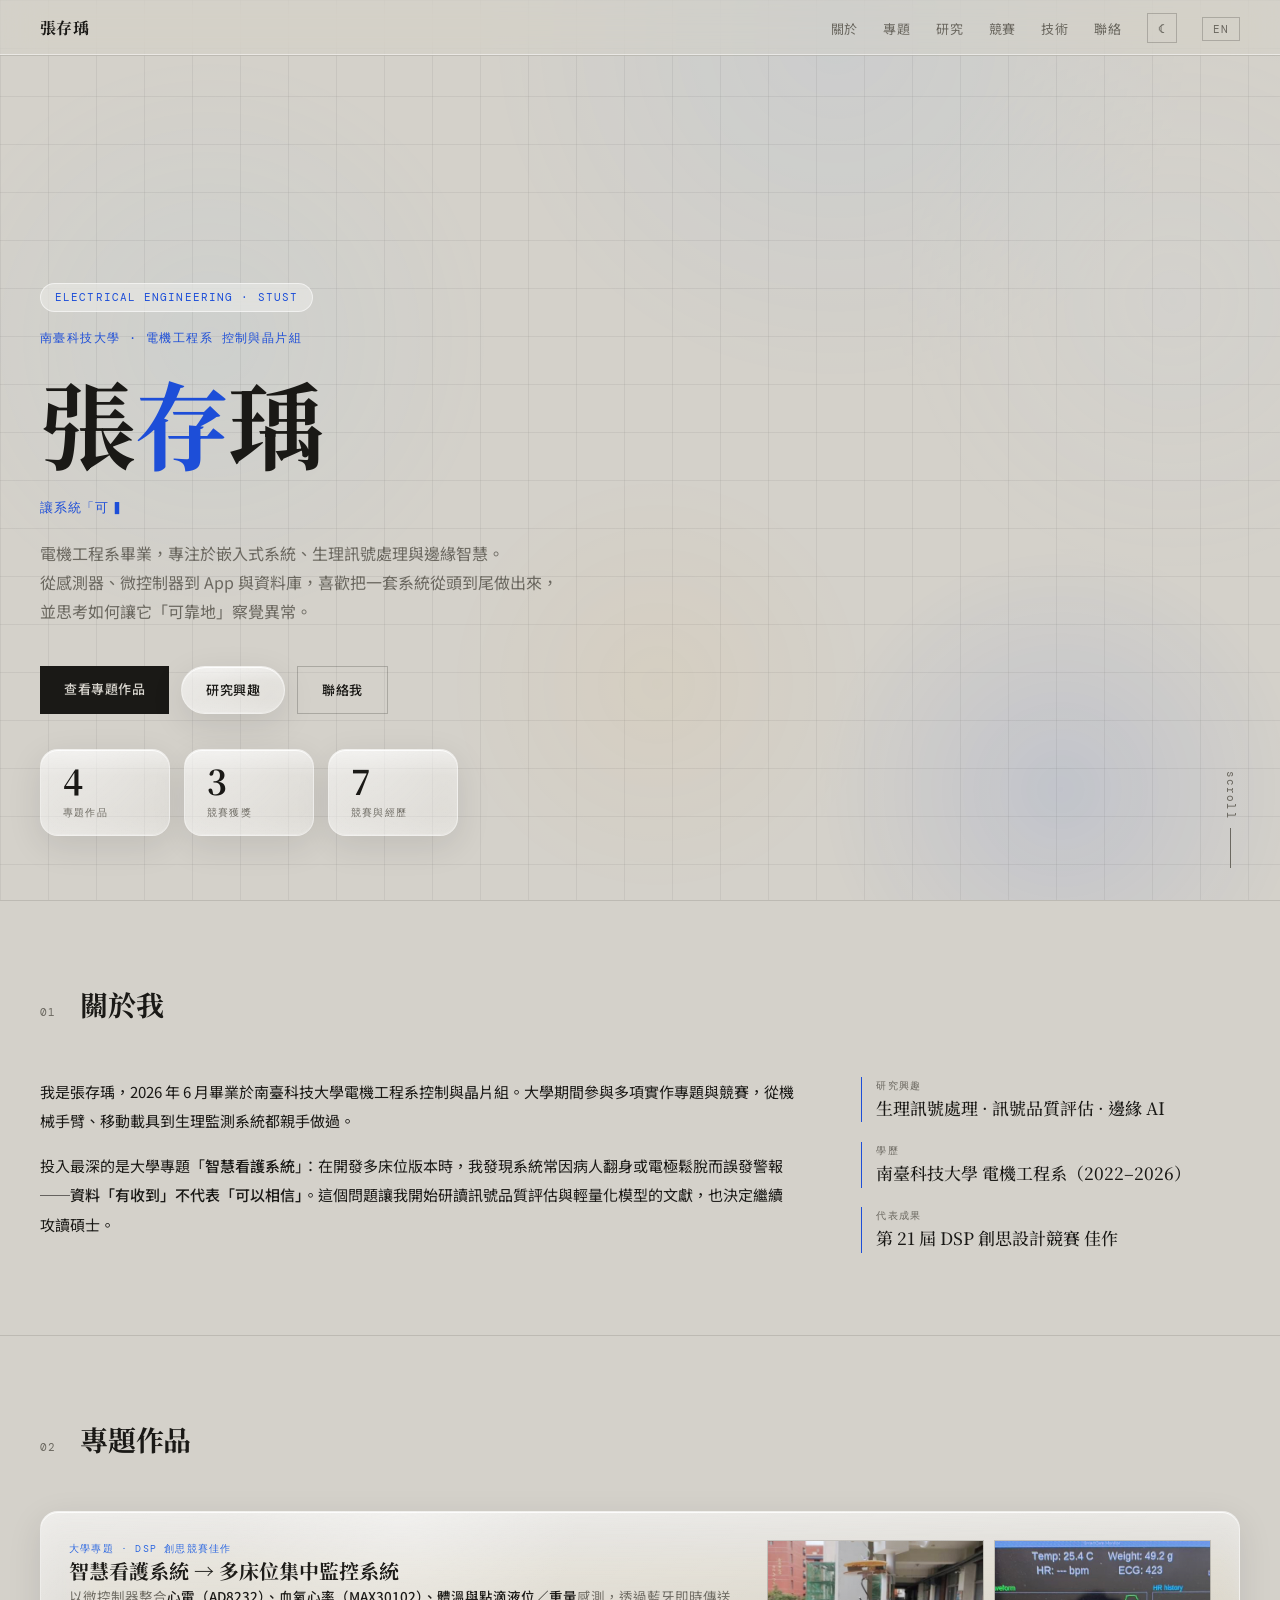
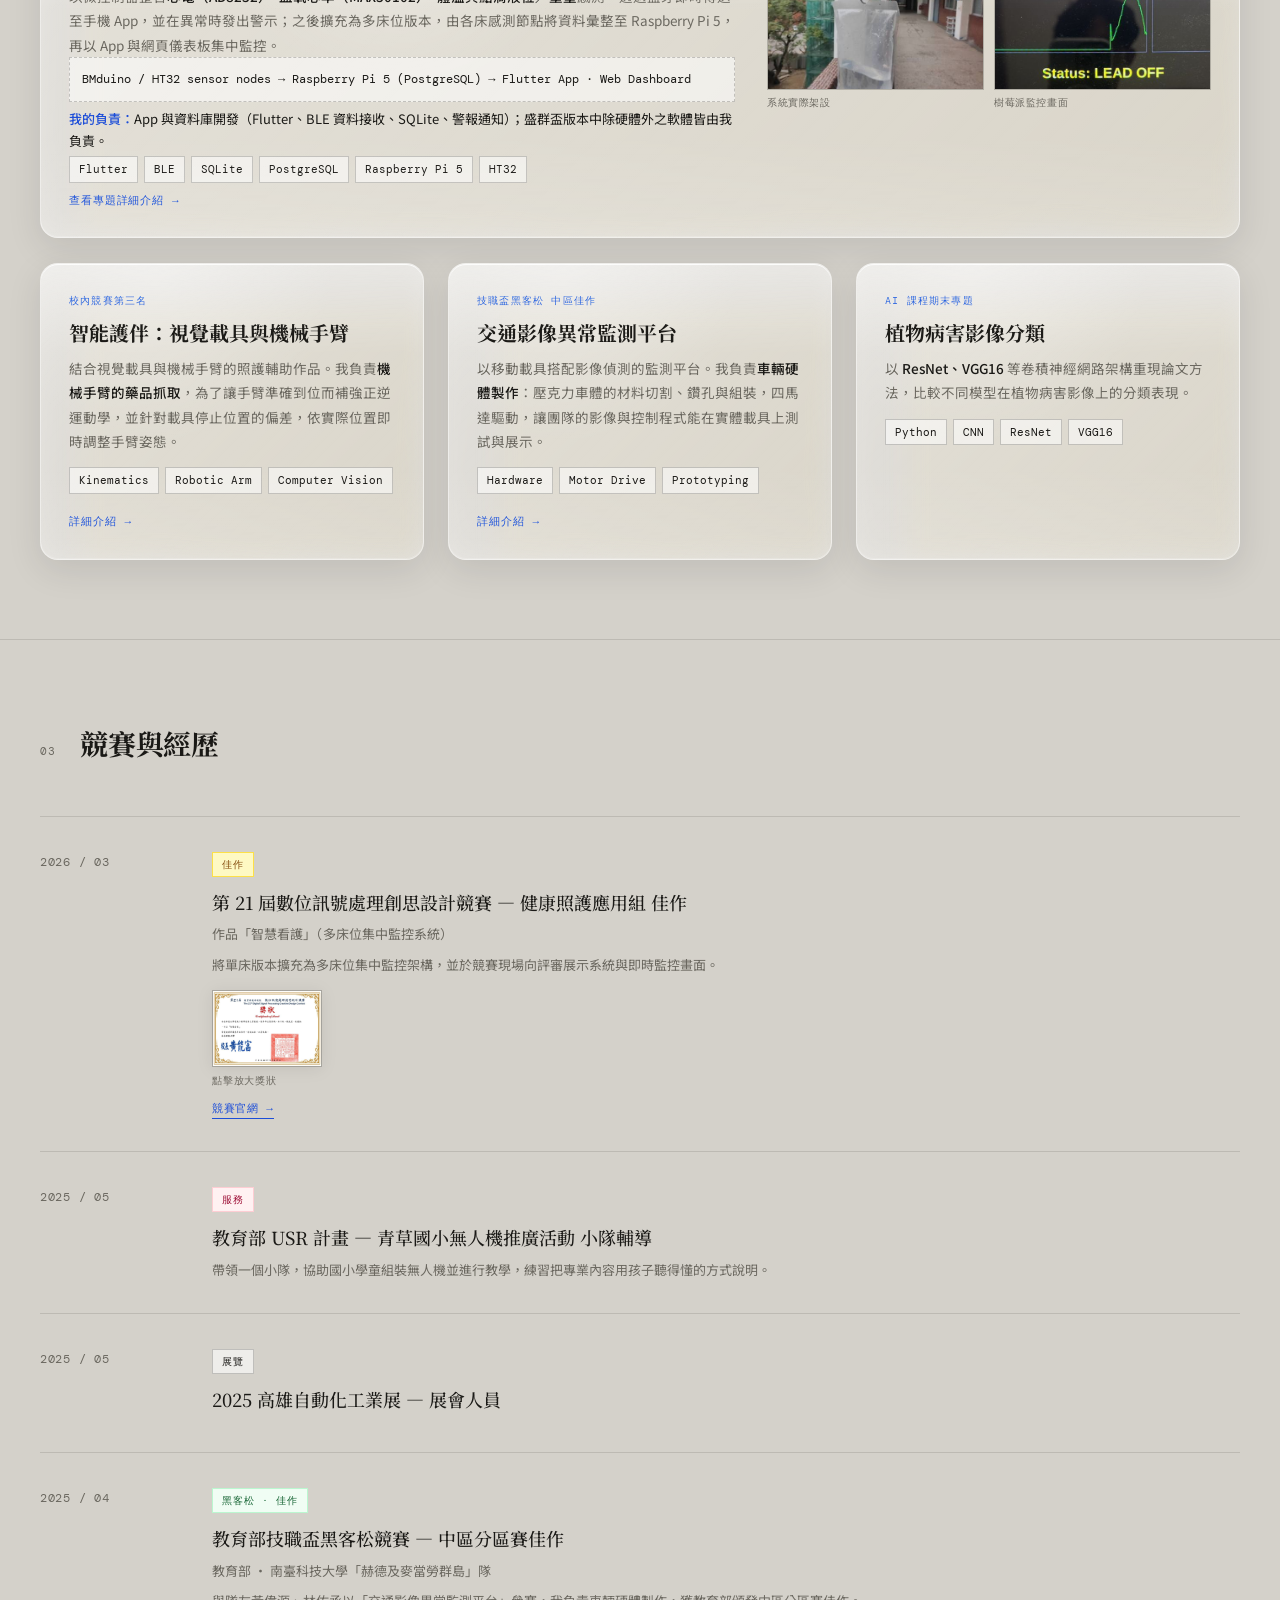
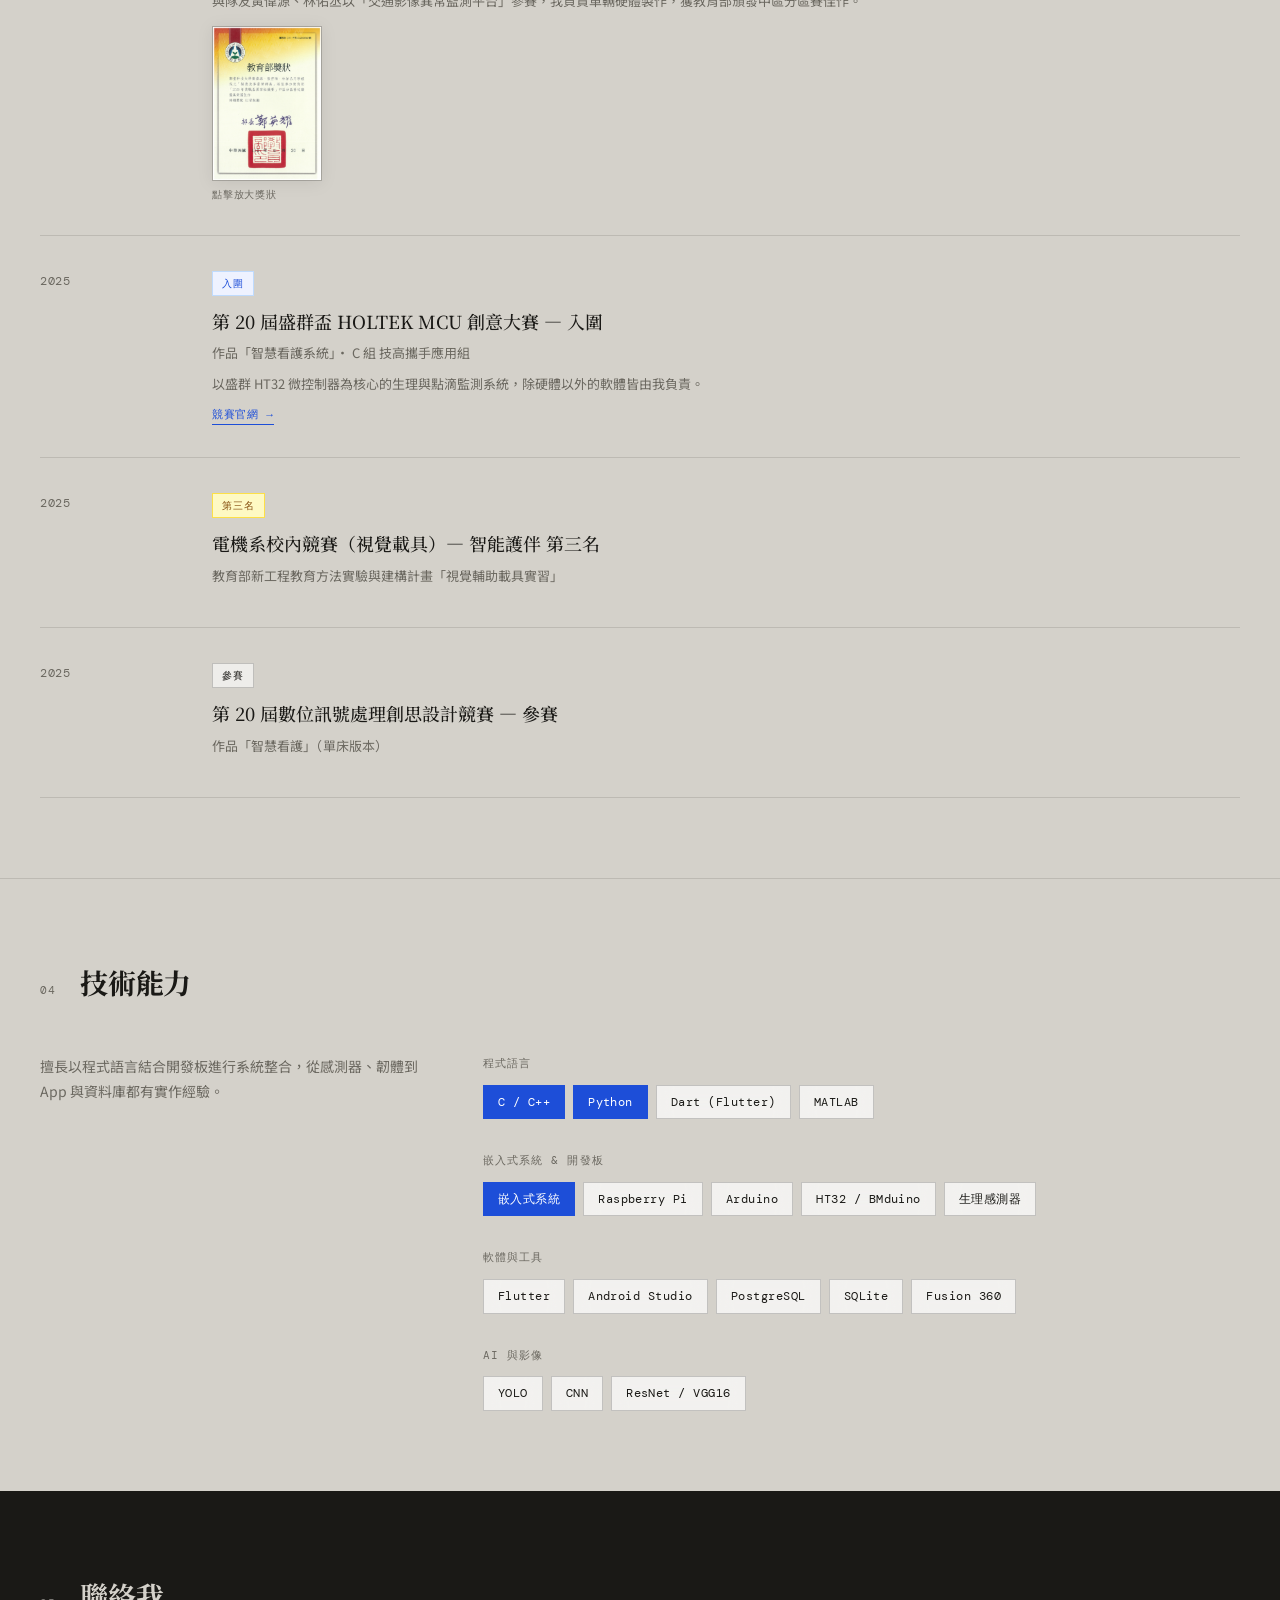
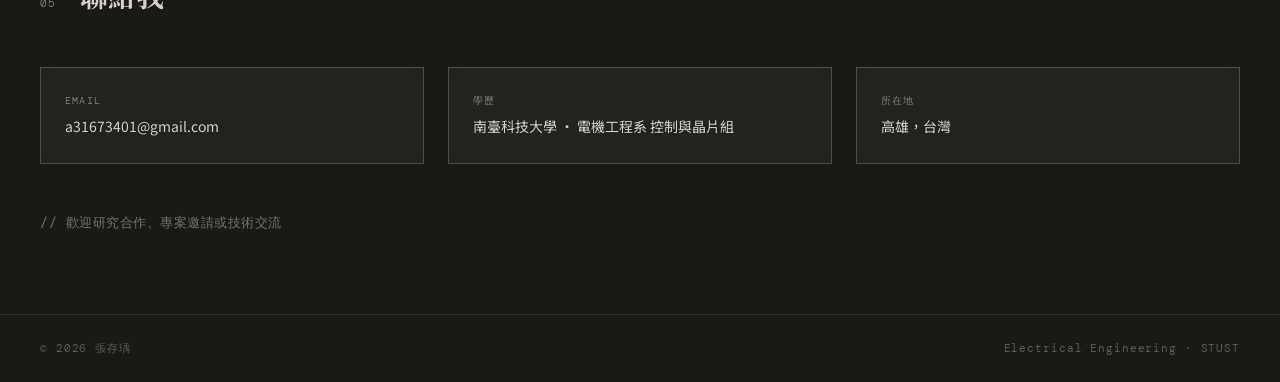
==== commit cb883870: "Add files via upload" ====
--- a/index.html
+++ b/index.html
@@ -10,254 +10,29 @@
 <link rel="preconnect" href="https://fonts.gstatic.com" crossorigin>
 <link href="https://fonts.googleapis.com/css2?family=Noto+Serif+TC:wght@400;500;700&family=DM+Mono:wght@400;500&family=Noto+Sans+TC:wght@300;400;500&display=swap" rel="stylesheet">
 
-<style>
-*, *::before, *::after { box-sizing: border-box; margin: 0; padding: 0; }
-
-:root {
-  --bg: #D4D1CA;
-  --bg2: #C8C5BE;
-  --text: #1A1916;
-  --muted: #6B6860;
-  --accent: #1D4ED8;
-  --accent-light: #EEF2FF;
-  --border: rgba(26,25,22,0.12);
-  --border-strong: rgba(26,25,22,0.22);
-  --card-bg: #DEDAD4;
-  --serif: 'Noto Serif TC', serif;
-  --sans: 'Noto Sans TC', sans-serif;
-  --mono: 'DM Mono', monospace;
-}
-
-html { scroll-behavior: smooth; }
-body {
-  background: var(--bg); color: var(--text);
-  font-family: var(--sans); font-size: 15px; line-height: 1.7;
-  -webkit-font-smoothing: antialiased; overflow-x: hidden;
-}
-
-#fluid-canvas { position: fixed; inset: 0; z-index: 0; pointer-events: none; opacity: 0.55; }
-
-/* ── NAV ── */
-nav {
-  position: fixed; top: 0; left: 0; right: 0; z-index: 100;
-  display: flex; justify-content: space-between; align-items: center;
-  padding: 0 2.5rem; height: 56px;
-  background: rgba(212,209,202,0.85);
-  backdrop-filter: blur(20px) saturate(180%); -webkit-backdrop-filter: blur(20px) saturate(180%);
-  border-bottom: 0.5px solid var(--border);
-}
-.nav-logo { font-family: var(--serif); font-size: 16px; font-weight: 700; letter-spacing: 0.02em; color: var(--text); text-decoration: none; }
-.nav-links { display: flex; gap: 1.6rem; list-style: none; align-items: center; }
-.nav-links a { font-size: 13px; color: var(--muted); text-decoration: none; letter-spacing: 0.04em; transition: color 0.2s; }
-.nav-links a:hover { color: var(--text); }
-.lang-btn {
-  font-family: var(--mono); font-size: 11px; letter-spacing: 0.08em;
-  color: var(--muted); background: none; border: 0.5px solid var(--border-strong);
-  padding: 4px 10px; cursor: pointer; transition: all 0.2s;
-}
-.lang-btn:hover { color: var(--text); border-color: var(--text); }
-
-/* ── HERO ── */
-.hero {
-  min-height: 100vh; position: relative; z-index: 1;
-  display: flex; flex-direction: column; justify-content: flex-end;
-  padding: 0 2.5rem 4rem; overflow: hidden; border-top: none;
-}
-.hero-grid-bg {
-  position: absolute; inset: 0;
-  background-image: linear-gradient(var(--border) 1px, transparent 1px), linear-gradient(90deg, var(--border) 1px, transparent 1px);
-  background-size: 48px 48px; opacity: 0.5;
-}
-.hero-content { position: relative; z-index: 1; max-width: 760px; }
-.hero-eyebrow {
-  font-family: var(--mono); font-size: 12px; letter-spacing: 0.12em;
-  color: var(--accent); text-transform: uppercase; margin-bottom: 1.5rem;
-  opacity: 0; animation: fadeUp 0.6s 0.2s forwards;
-}
-.hero h1 {
-  font-family: var(--serif); font-size: clamp(3rem, 8vw, 6rem); font-weight: 700;
-  line-height: 1.05; letter-spacing: -0.02em; color: var(--text); margin-bottom: 1.5rem;
-  opacity: 0; animation: fadeUp 0.8s 0.35s forwards;
-}
-.hero h1 span { color: var(--accent); }
-.hero-desc {
-  font-size: 16px; color: var(--muted); max-width: 520px; line-height: 1.8; margin-bottom: 2.5rem;
-  opacity: 0; animation: fadeUp 0.8s 0.55s forwards;
-}
-[data-en] { display: none; }
-body.en [data-zh] { display: none; }
-body.en [data-en] { display: block; }
-body.en span[data-en] { display: inline; }
-body.en span[data-zh] { display: none; }
-
-.hero-actions { display: flex; gap: 12px; flex-wrap: wrap; opacity: 0; animation: fadeUp 0.8s 0.72s forwards; }
-.btn-dark {
-  background: var(--text); color: var(--bg); border: none; padding: 12px 24px;
-  font-family: var(--sans); font-size: 13px; font-weight: 500; letter-spacing: 0.04em;
-  cursor: pointer; text-decoration: none; display: inline-block; transition: opacity 0.2s;
-}
-.btn-dark:hover { opacity: 0.8; }
-.btn-outline {
-  background: transparent; color: var(--text); border: 0.5px solid var(--border-strong); padding: 12px 24px;
-  font-family: var(--sans); font-size: 13px; font-weight: 500; letter-spacing: 0.04em;
-  cursor: pointer; text-decoration: none; display: inline-block; transition: background 0.2s;
-}
-.btn-outline:hover { background: var(--bg2); }
-.hero-scroll {
-  position: absolute; bottom: 2rem; right: 2.5rem;
-  font-family: var(--mono); font-size: 11px; color: var(--muted); letter-spacing: 0.1em;
-  writing-mode: vertical-rl; display: flex; align-items: center; gap: 8px;
-  opacity: 0; animation: fadeIn 1s 1.2s forwards;
-}
-.hero-scroll::after { content: ''; display: block; width: 0.5px; height: 40px; background: var(--muted); }
-.glass-pill {
-  display: inline-block; background: rgba(255,255,255,0.35);
-  backdrop-filter: blur(12px) saturate(160%); -webkit-backdrop-filter: blur(12px) saturate(160%);
-  border: 0.5px solid rgba(255,255,255,0.55); border-radius: 999px; padding: 4px 14px;
-  font-family: var(--mono); font-size: 11px; color: var(--accent); letter-spacing: 0.1em;
-  text-transform: uppercase; margin-bottom: 1rem; opacity: 0; animation: fadeUp 0.6s 0.05s forwards;
-}
-
-/* ── SECTIONS ── */
-section { padding: 5rem 2.5rem; border-top: 0.5px solid var(--border); position: relative; z-index: 1; }
-.section-header { display: flex; align-items: baseline; gap: 1.5rem; margin-bottom: 3rem; }
-.section-num { font-family: var(--mono); font-size: 11px; color: var(--muted); letter-spacing: 0.1em; }
-.section-title { font-family: var(--serif); font-size: 28px; font-weight: 700; letter-spacing: -0.01em; }
-
-/* ── ABOUT ── */
-.about-layout { display: grid; grid-template-columns: 2fr 1fr; gap: 4rem; align-items: start; }
-.about-text p { font-size: 15px; color: var(--text); line-height: 1.95; margin-bottom: 1rem; }
-.about-text strong { font-weight: 500; }
-.facts { display: flex; flex-direction: column; gap: 1.2rem; }
-.fact { border-left: 1.5px solid var(--accent); padding-left: 14px; }
-.fact-label { font-family: var(--mono); font-size: 10px; letter-spacing: 0.12em; text-transform: uppercase; color: var(--muted); }
-.fact-value { font-family: var(--serif); font-size: 17px; font-weight: 500; }
-
-/* ── TAGS ── */
-.skills-layout { display: grid; grid-template-columns: 1fr 2fr; gap: 4rem; align-items: start; }
-.skills-intro { font-size: 14px; color: var(--muted); line-height: 1.8; }
-.skills-groups { display: flex; flex-direction: column; gap: 2rem; }
-.skill-group-label { font-family: var(--mono); font-size: 11px; color: var(--muted); letter-spacing: 0.1em; text-transform: uppercase; margin-bottom: 0.75rem; }
-.skill-tags { display: flex; flex-wrap: wrap; gap: 8px; }
-.skill-tag {
-  font-family: var(--mono); font-size: 12px; color: var(--text); background: rgba(255,255,255,0.7);
-  backdrop-filter: blur(8px); -webkit-backdrop-filter: blur(8px);
-  border: 0.5px solid var(--border-strong); padding: 6px 14px; letter-spacing: 0.04em; transition: all 0.2s;
-}
-.skill-tag:hover { background: var(--accent-light); border-color: var(--accent); color: var(--accent); }
-.skill-tag.accent { background: var(--accent); color: #fff; border-color: var(--accent); }
-
-/* ── TIMELINE ── */
-.timeline { display: flex; flex-direction: column; }
-.timeline-row { display: grid; grid-template-columns: 140px 1fr; border-top: 0.5px solid var(--border); padding: 2rem 0; gap: 2rem; }
-.timeline-row:last-child { border-bottom: 0.5px solid var(--border); }
-.tl-year { font-family: var(--mono); font-size: 12px; color: var(--muted); letter-spacing: 0.06em; padding-top: 3px; }
-.tl-badge { display: inline-block; font-family: var(--mono); font-size: 10px; letter-spacing: 0.1em; text-transform: uppercase; padding: 3px 9px; margin-bottom: 10px; }
-.tl-badge.award { background: #FEF9C3; color: #854D0E; border: 0.5px solid #FDE047; }
-.tl-badge.finalist { background: var(--accent-light); color: var(--accent); border: 0.5px solid #BFDBFE; }
-.tl-badge.hackathon { background: #F0FDF4; color: #166534; border: 0.5px solid #BBF7D0; }
-.tl-badge.service { background: #FFF1F2; color: #9F1239; border: 0.5px solid #FECDD3; }
-.tl-badge.edu { background: rgba(255,255,255,0.6); color: var(--text); border: 0.5px solid var(--border-strong); }
-.tl-title { font-family: var(--serif); font-size: 18px; font-weight: 500; margin-bottom: 6px; }
-.tl-org { font-size: 13px; color: var(--muted); margin-bottom: 8px; }
-.tl-desc { font-size: 13px; color: var(--muted); line-height: 1.7; }
-.tl-role { font-size: 13px; color: var(--text); margin-top: 6px; }
-.tl-role b { font-weight: 500; color: var(--accent); }
-.tl-link {
-  display: inline-block; margin-top: 10px; font-family: var(--mono); font-size: 11px; color: var(--accent);
-  letter-spacing: 0.06em; text-decoration: none; border-bottom: 0.5px solid var(--accent); padding-bottom: 1px; transition: opacity 0.2s;
-}
-.tl-link:hover { opacity: 0.7; }
-.tl-cert { margin-top: 14px; margin-right: 10px; display: inline-block; cursor: pointer; vertical-align: top; }
-.tl-cert img { width: 110px; height: auto; border: 0.5px solid var(--border-strong); filter: drop-shadow(0 2px 8px rgba(0,0,0,0.08)); transition: transform 0.2s, filter 0.2s; display: block; }
-.tl-cert:hover img { transform: scale(1.04); filter: drop-shadow(0 4px 16px rgba(0,0,0,0.15)); }
-.tl-cert-label { font-family: var(--mono); font-size: 10px; color: var(--muted); letter-spacing: 0.08em; margin-top: 5px; }
-
-/* ── PROJECTS ── */
-.projects-grid { display: grid; grid-template-columns: repeat(auto-fit, minmax(300px, 1fr)); gap: 1.5rem; }
-.project-card {
-  background: rgba(255,255,255,0.45); backdrop-filter: blur(10px); -webkit-backdrop-filter: blur(10px);
-  border: 0.5px solid var(--border-strong); padding: 1.75rem; display: flex; flex-direction: column; gap: 10px;
-  transition: transform 0.25s, background 0.25s;
-}
-.project-card:hover { transform: translateY(-3px); background: rgba(255,255,255,0.6); }
-.project-card.featured { grid-column: 1 / -1; }
-.project-kicker { font-family: var(--mono); font-size: 10px; letter-spacing: 0.12em; text-transform: uppercase; color: var(--accent); }
-.project-title { font-family: var(--serif); font-size: 20px; font-weight: 700; line-height: 1.35; }
-.project-desc { font-size: 13.5px; color: var(--muted); line-height: 1.8; }
-.project-desc b { color: var(--text); font-weight: 500; }
-.project-meta { display: flex; flex-wrap: wrap; gap: 6px; margin-top: 4px; }
-.project-meta span { font-family: var(--mono); font-size: 11px; padding: 3px 9px; border: 0.5px solid var(--border-strong); background: rgba(255,255,255,0.55); }
-.featured-layout { display: grid; grid-template-columns: 3fr 2fr; gap: 2rem; align-items: start; }
-.featured-images { display: grid; grid-template-columns: 1fr 1fr; gap: 10px; }
-.featured-images figure { cursor: pointer; }
-.featured-images img { width: 100%; height: 150px; object-fit: cover; border: 0.5px solid var(--border-strong); display: block; transition: transform 0.2s; }
-.featured-images img:hover { transform: scale(1.02); }
-.featured-images figcaption { font-family: var(--mono); font-size: 10px; color: var(--muted); margin-top: 4px; letter-spacing: 0.06em; }
-.arch { font-family: var(--mono); font-size: 12px; color: var(--text); background: rgba(255,255,255,0.55); border: 0.5px dashed var(--border-strong); padding: 10px 12px; line-height: 1.9; }
-
-/* ── LIGHTBOX ── */
-.lightbox { display: none; position: fixed; inset: 0; z-index: 999; background: rgba(10,10,10,0.85); backdrop-filter: blur(16px); -webkit-backdrop-filter: blur(16px); align-items: center; justify-content: center; cursor: zoom-out; }
-.lightbox.open { display: flex; animation: fadeIn 0.25s ease; }
-.lightbox img { max-width: 90vw; max-height: 90vh; object-fit: contain; box-shadow: 0 24px 80px rgba(0,0,0,0.5); border-radius: 2px; animation: zoomIn 0.3s cubic-bezier(0.34,1.56,0.64,1) forwards; }
-.lightbox-close { position: absolute; top: 1.5rem; right: 1.5rem; font-family: var(--mono); font-size: 12px; letter-spacing: 0.1em; color: rgba(255,255,255,0.6); cursor: pointer; background: none; border: none; transition: color 0.2s; }
-.lightbox-close:hover { color: white; }
-
-/* ── CONTACT ── */
-.contact-section { background: var(--text); color: var(--bg); }
-.contact-section .section-title { color: var(--bg); }
-.contact-section .section-num { color: rgba(247,245,240,0.45); }
-.contact-grid { display: grid; grid-template-columns: repeat(auto-fit, minmax(220px, 1fr)); gap: 1.5rem; margin-top: 2rem; }
-.contact-card { border: 0.5px solid rgba(247,245,240,0.2); padding: 1.5rem; display: flex; flex-direction: column; gap: 6px; background: rgba(255,255,255,0.04); backdrop-filter: blur(8px); -webkit-backdrop-filter: blur(8px); transition: background 0.2s; }
-.contact-card:hover { background: rgba(255,255,255,0.08); }
-.contact-card-label { font-family: var(--mono); font-size: 10px; letter-spacing: 0.12em; text-transform: uppercase; color: rgba(247,245,240,0.45); }
-.contact-card-value { font-size: 14px; color: var(--bg); text-decoration: none; word-break: break-all; transition: opacity 0.2s; }
-a.contact-card-value:hover { opacity: 0.7; }
-.contact-note { margin-top: 3rem; font-size: 13px; color: rgba(247,245,240,0.4); font-family: var(--mono); letter-spacing: 0.04em; }
-
-footer { background: var(--text); border-top: 0.5px solid rgba(247,245,240,0.1); padding: 1.5rem 2.5rem; display: flex; justify-content: space-between; align-items: center; position: relative; z-index: 1; }
-footer span { font-family: var(--mono); font-size: 11px; color: rgba(247,245,240,0.3); letter-spacing: 0.08em; }
-
-@keyframes fadeUp { from { opacity: 0; transform: translateY(22px); } to { opacity: 1; transform: translateY(0); } }
-@keyframes fadeIn { from { opacity: 0; } to { opacity: 1; } }
-@keyframes zoomIn { from { opacity: 0; transform: scale(0.88); } to { opacity: 1; transform: scale(1); } }
-.reveal { opacity: 0; transform: translateY(28px); transition: opacity 0.75s cubic-bezier(0.22,1,0.36,1), transform 0.75s cubic-bezier(0.22,1,0.36,1); }
-.reveal.visible { opacity: 1; transform: none; }
-.reveal-delay-1 { transition-delay: 0.1s; }
-.reveal-delay-2 { transition-delay: 0.2s; }
-.reveal-delay-3 { transition-delay: 0.3s; }
-
-@media (max-width: 900px) {
-  .nav-links li.hide-sm { display: none; }
-}
-@media (max-width: 768px) {
-  nav { padding: 0 1.25rem; }
-  .nav-links { gap: 1rem; }
-  .hero { padding: 0 1.25rem 3rem; }
-  section { padding: 3.5rem 1.25rem; }
-  .skills-layout, .about-layout, .featured-layout { grid-template-columns: 1fr; gap: 2rem; }
-  .timeline-row { grid-template-columns: 1fr; gap: 0.5rem; }
-  footer { flex-direction: column; gap: 6px; text-align: center; }
-}
-</style>
+<link rel="stylesheet" href="assets/style.css">
+<script src="assets/main.js"></script>
 </head>
 <body>
 
 <canvas id="fluid-canvas"></canvas>
+<div id="progress"></div>
 
 <div class="lightbox" id="lightbox" onclick="closeLightbox()">
   <button class="lightbox-close" onclick="closeLightbox()">ESC / 關閉</button>
   <img id="lightbox-img" src="" alt="">
 </div>
 
-<nav>
+<nav class="glass-nav">
   <a href="#" class="nav-logo">張存瑀</a>
   <ul class="nav-links">
     <li class="hide-sm"><a href="#about"><span data-zh>關於</span><span data-en>About</span></a></li>
     <li><a href="#projects"><span data-zh>專題</span><span data-en>Projects</span></a></li>
+    <li><a href="research.html"><span data-zh>研究</span><span data-en>Research</span></a></li>
     <li><a href="#awards"><span data-zh>競賽</span><span data-en>Awards</span></a></li>
     <li class="hide-sm"><a href="#skills"><span data-zh>技術</span><span data-en>Skills</span></a></li>
     <li><a href="#contact"><span data-zh>聯絡</span><span data-en>Contact</span></a></li>
+    <li><button class="icon-btn" id="themeBtn" onclick="toggleTheme()" title="深色模式 / Dark mode">☾</button></li>
     <li><button class="lang-btn" id="langBtn" onclick="toggleLang()">EN</button></li>
   </ul>
 </nav>
@@ -270,6 +45,9 @@
     <p class="hero-eyebrow" data-zh>南臺科技大學 · 電機工程系 控制與晶片組</p>
     <p class="hero-eyebrow" data-en style="opacity:0;animation:fadeUp 0.6s 0.2s forwards;">Southern Taiwan University of Science and Technology</p>
     <h1>張<span>存</span>瑀</h1>
+    <div class="typing" id="typing"
+      data-lines-zh='["嵌入式系統 × 生理訊號處理","訊號品質評估 × 輕量化模型","讓系統「可靠地」察覺異常"]'
+      data-lines-en='["Embedded Systems × Biosignal Processing","Signal Quality × Lightweight Models","Detecting anomalies — reliably"]'></div>
     <p class="hero-desc" data-zh>
       電機工程系畢業，專注於嵌入式系統、生理訊號處理與邊緣智慧。<br>
       從感測器、微控制器到 App 與資料庫，喜歡把一套系統從頭到尾做出來，並思考如何讓它「可靠地」察覺異常。
@@ -280,8 +58,13 @@
     </p>
     <div class="hero-actions">
       <a href="#projects" class="btn-dark"><span data-zh>查看專題作品</span><span data-en>View Projects</span></a>
-      <a href="#awards" class="btn-outline"><span data-zh>競賽經歷</span><span data-en>Awards</span></a>
+      <a href="research.html" class="btn-glass glass"><span data-zh>研究興趣</span><span data-en>Research</span></a>
       <a href="#contact" class="btn-outline"><span data-zh>聯絡我</span><span data-en>Contact</span></a>
+    </div>
+    <div class="stats">
+      <div class="stat glass"><div class="stat-num" data-count="4">0</div><div class="stat-label"><span data-zh>專題作品</span><span data-en>Projects</span></div></div>
+      <div class="stat glass"><div class="stat-num" data-count="3">0</div><div class="stat-label"><span data-zh>競賽獲獎</span><span data-en>Awards</span></div></div>
+      <div class="stat glass"><div class="stat-num" data-count="7">0</div><div class="stat-label"><span data-zh>競賽與經歷</span><span data-en>Experiences</span></div></div>
     </div>
   </div>
   <div class="hero-scroll">scroll</div>
@@ -325,7 +108,7 @@
   </div>
   <div class="projects-grid">
 
-    <article class="project-card featured reveal">
+    <a href="projects/smart-care.html" class="project-card featured glass tilt reveal">
       <div class="featured-layout">
         <div>
           <div class="project-kicker"><span data-zh>大學專題 · DSP 創思競賽佳作</span><span data-en>Capstone · DSP Contest Merit Award</span></div>
@@ -336,31 +119,34 @@
           <p class="tl-role" data-zh><b>我的負責：</b>App 與資料庫開發（Flutter、BLE 資料接收、SQLite、警報通知）；盛群盃版本中除硬體外之軟體皆由我負責。</p>
           <p class="tl-role" data-en><b>My role:</b> app &amp; database development (Flutter, BLE, SQLite, alert notifications); all non-hardware software for the Holtek Cup version.</p>
           <div class="project-meta"><span>Flutter</span><span>BLE</span><span>SQLite</span><span>PostgreSQL</span><span>Raspberry Pi 5</span><span>HT32</span></div>
+          <div class="more"><span data-zh>查看專題詳細介紹</span><span data-en>Read the full case study</span></div>
         </div>
         <div class="featured-images">
-          <figure onclick="openLightbox(this)"><img src="images/smart_care_system.jpg" alt="系統實際架設" onerror="this.parentElement.style.display='none'"><figcaption><span data-zh>系統實際架設</span><span data-en>System setup</span></figcaption></figure>
-          <figure onclick="openLightbox(this)"><img src="images/smart_care_monitor.jpg" alt="監控畫面" onerror="this.parentElement.style.display='none'"><figcaption><span data-zh>樹莓派監控畫面</span><span data-en>Monitor UI</span></figcaption></figure>
-        </div>
-      </div>
-    </article>
-
-    <article class="project-card reveal reveal-delay-1">
+          <figure><img src="images/smart_care_system.jpg" alt="系統實際架設" onerror="this.parentElement.style.display='none'"><figcaption><span data-zh>系統實際架設</span><span data-en>System setup</span></figcaption></figure>
+          <figure><img src="images/smart_care_monitor.jpg" alt="監控畫面" onerror="this.parentElement.style.display='none'"><figcaption><span data-zh>樹莓派監控畫面</span><span data-en>Monitor UI</span></figcaption></figure>
+        </div>
+      </div>
+    </a>
+
+    <a href="projects/smart-companion.html" class="project-card glass tilt reveal reveal-delay-1">
       <div class="project-kicker"><span data-zh>校內競賽第三名</span><span data-en>3rd Place · Dept. Contest</span></div>
       <h3 class="project-title"><span data-zh>智能護伴：視覺載具與機械手臂</span><span data-en>Smart Companion: Vision Vehicle &amp; Robotic Arm</span></h3>
       <p class="project-desc" data-zh>結合視覺載具與機械手臂的照護輔助作品。我負責<b>機械手臂的藥品抓取</b>，為了讓手臂準確到位而補強正逆運動學，並針對載具停止位置的偏差，依實際位置即時調整手臂姿態。</p>
       <p class="project-desc" data-en>A care-assist robot combining a vision vehicle and a robotic arm. I handled <b>medicine grasping with the arm</b>, applying forward/inverse kinematics and compensating for the vehicle's stopping-position error in real time.</p>
       <div class="project-meta"><span>Kinematics</span><span>Robotic Arm</span><span>Computer Vision</span></div>
-    </article>
-
-    <article class="project-card reveal reveal-delay-2">
+      <div class="more"><span data-zh>詳細介紹</span><span data-en>Details</span></div>
+    </a>
+
+    <a href="projects/traffic-platform.html" class="project-card glass tilt reveal reveal-delay-2">
       <div class="project-kicker"><span data-zh>技職盃黑客松 中區佳作</span><span data-en>Hackathon · Merit Award</span></div>
       <h3 class="project-title"><span data-zh>交通影像異常監測平台</span><span data-en>Traffic Image Anomaly Monitoring Platform</span></h3>
       <p class="project-desc" data-zh>以移動載具搭配影像偵測的監測平台。我負責<b>車輛硬體製作</b>：壓克力車體的材料切割、鑽孔與組裝，四馬達驅動，讓團隊的影像與控制程式能在實體載具上測試與展示。</p>
       <p class="project-desc" data-en>A monitoring platform built on a mobile vehicle with image detection. I built <b>the vehicle hardware</b> — cutting, drilling and assembling the acrylic chassis with a four-motor drive.</p>
       <div class="project-meta"><span>Hardware</span><span>Motor Drive</span><span>Prototyping</span></div>
-    </article>
-
-    <article class="project-card reveal reveal-delay-3">
+      <div class="more"><span data-zh>詳細介紹</span><span data-en>Details</span></div>
+    </a>
+
+    <article class="project-card glass tilt reveal reveal-delay-3">
       <div class="project-kicker"><span data-zh>AI 課程期末專題</span><span data-en>AI Course Project</span></div>
       <h3 class="project-title"><span data-zh>植物病害影像分類</span><span data-en>Plant Disease Image Classification</span></h3>
       <p class="project-desc" data-zh>以 <b>ResNet、VGG16</b> 等卷積神經網路架構重現論文方法，比較不同模型在植物病害影像上的分類表現。</p>
@@ -551,74 +337,15 @@
 
 <footer>
   <span>© 2026 張存瑀</span>
+  <span class="visit-count" id="busuanzi_container_site_pv" style="display:none">
+    <span data-zh>訪客</span><span data-en>Visitors</span> <b id="busuanzi_value_site_uv">—</b>
+    &nbsp;·&nbsp; <span data-zh>瀏覽</span><span data-en>Views</span> <b id="busuanzi_value_site_pv">—</b>
+  </span>
   <span>Electrical Engineering · STUST</span>
 </footer>
-
-<script>
-/* ── FLUID GLASS BACKGROUND ── */
-(function() {
-  const canvas = document.getElementById('fluid-canvas');
-  const ctx = canvas.getContext('2d');
-  let W, H, blobs;
-  function resize() { W = canvas.width = window.innerWidth; H = canvas.height = window.innerHeight; }
-  function initBlobs() {
-    blobs = [];
-    const colors = [[29,78,216,0.18],[100,160,255,0.13],[200,220,255,0.12],[29,78,216,0.1],[140,200,255,0.14]];
-    for (let i = 0; i < 5; i++) {
-      blobs.push({ x: Math.random() * W, y: Math.random() * H, r: 180 + Math.random() * 240,
-        vx: (Math.random() - 0.5) * 0.35, vy: (Math.random() - 0.5) * 0.28, color: colors[i],
-        phase: Math.random() * Math.PI * 2, speed: 0.004 + Math.random() * 0.003 });
-    }
-  }
-  function draw(t) {
-    ctx.clearRect(0, 0, W, H);
-    blobs.forEach(b => {
-      b.x += b.vx + Math.sin(t * b.speed + b.phase) * 0.4;
-      b.y += b.vy + Math.cos(t * b.speed + b.phase * 1.3) * 0.3;
-      if (b.x < -b.r) b.x = W + b.r; if (b.x > W + b.r) b.x = -b.r;
-      if (b.y < -b.r) b.y = H + b.r; if (b.y > H + b.r) b.y = -b.r;
-      const g = ctx.createRadialGradient(b.x, b.y, 0, b.x, b.y, b.r);
-      const [r,g2,bl,a] = b.color;
-      g.addColorStop(0, `rgba(${r},${g2},${bl},${a})`);
-      g.addColorStop(0.5, `rgba(${r},${g2},${bl},${a*0.5})`);
-      g.addColorStop(1, `rgba(${r},${g2},${bl},0)`);
-      ctx.fillStyle = g; ctx.beginPath(); ctx.arc(b.x, b.y, b.r, 0, Math.PI * 2); ctx.fill();
-    });
-    requestAnimationFrame(draw);
-  }
-  resize(); initBlobs();
-  window.addEventListener('resize', resize);
-  requestAnimationFrame(draw);
-})();
-
-/* ── SCROLL REVEAL ── */
-const io = new IntersectionObserver((entries) => {
-  entries.forEach(e => { if (e.isIntersecting) { e.target.classList.add('visible'); io.unobserve(e.target); } });
-}, { threshold: 0.1 });
-document.querySelectorAll('.reveal').forEach(el => io.observe(el));
-
-/* ── LANGUAGE TOGGLE ── */
-let isEn = false;
-function toggleLang() {
-  isEn = !isEn;
-  document.body.classList.toggle('en', isEn);
-  document.getElementById('langBtn').textContent = isEn ? '中' : 'EN';
-}
-
-/* ── LIGHTBOX ── */
-function openLightbox(el) {
-  const img = el.querySelector('img');
-  if (!img) return;
-  document.getElementById('lightbox-img').src = img.src;
-  document.getElementById('lightbox').classList.add('open');
-  document.body.style.overflow = 'hidden';
-}
-function closeLightbox() {
-  document.getElementById('lightbox').classList.remove('open');
-  document.body.style.overflow = '';
-}
-document.addEventListener('keydown', e => { if (e.key === 'Escape') closeLightbox(); });
-</script>
+<script async src="https://busuanzi.ibruce.info/busuanzi/2.3/busuanzi.pure.mini.js"></script>
+
+
 
 </body>
 </html>
--- a/assets/style.css
+++ b/assets/style.css
@@ -0,0 +1,360 @@
+*, *::before, *::after { box-sizing: border-box; margin: 0; padding: 0; }
+
+:root {
+  --bg: #D4D1CA;
+  --bg2: #C8C5BE;
+  --text: #1A1916;
+  --muted: #6B6860;
+  --accent: #1D4ED8;
+  --accent-light: #EEF2FF;
+  --border: rgba(26,25,22,0.12);
+  --border-strong: rgba(26,25,22,0.22);
+  --card-bg: #DEDAD4;
+  --serif: 'Noto Serif TC', serif;
+  --sans: 'Noto Sans TC', sans-serif;
+  --mono: 'DM Mono', monospace;
+}
+
+html { scroll-behavior: smooth; }
+body {
+  background: var(--bg); color: var(--text);
+  font-family: var(--sans); font-size: 15px; line-height: 1.7;
+  -webkit-font-smoothing: antialiased; overflow-x: hidden;
+}
+
+#fluid-canvas { position: fixed; inset: 0; z-index: 0; pointer-events: none; opacity: 0.55; }
+
+/* ── NAV ── */
+nav {
+  position: fixed; top: 0; left: 0; right: 0; z-index: 100;
+  display: flex; justify-content: space-between; align-items: center;
+  padding: 0 2.5rem; height: 56px;
+  background: rgba(212,209,202,0.85);
+  backdrop-filter: blur(20px) saturate(180%); -webkit-backdrop-filter: blur(20px) saturate(180%);
+  border-bottom: 0.5px solid var(--border);
+}
+.nav-logo { font-family: var(--serif); font-size: 16px; font-weight: 700; letter-spacing: 0.02em; color: var(--text); text-decoration: none; }
+.nav-links { display: flex; gap: 1.6rem; list-style: none; align-items: center; }
+.nav-links a { font-size: 13px; color: var(--muted); text-decoration: none; letter-spacing: 0.04em; transition: color 0.2s; }
+.nav-links a:hover { color: var(--text); }
+.lang-btn {
+  font-family: var(--mono); font-size: 11px; letter-spacing: 0.08em;
+  color: var(--muted); background: none; border: 0.5px solid var(--border-strong);
+  padding: 4px 10px; cursor: pointer; transition: all 0.2s;
+}
+.lang-btn:hover { color: var(--text); border-color: var(--text); }
+
+/* ── HERO ── */
+.hero {
+  min-height: 100vh; position: relative; z-index: 1;
+  display: flex; flex-direction: column; justify-content: flex-end;
+  padding: 0 2.5rem 4rem; overflow: hidden; border-top: none;
+}
+.hero-grid-bg {
+  position: absolute; inset: 0;
+  background-image: linear-gradient(var(--border) 1px, transparent 1px), linear-gradient(90deg, var(--border) 1px, transparent 1px);
+  background-size: 48px 48px; opacity: 0.5;
+}
+.hero-content { position: relative; z-index: 1; max-width: 760px; }
+.hero-eyebrow {
+  font-family: var(--mono); font-size: 12px; letter-spacing: 0.12em;
+  color: var(--accent); text-transform: uppercase; margin-bottom: 1.5rem;
+  opacity: 0; animation: fadeUp 0.6s 0.2s forwards;
+}
+.hero h1 {
+  font-family: var(--serif); font-size: clamp(3rem, 8vw, 6rem); font-weight: 700;
+  line-height: 1.05; letter-spacing: -0.02em; color: var(--text); margin-bottom: 1.5rem;
+  opacity: 0; animation: fadeUp 0.8s 0.35s forwards;
+}
+.hero h1 span { color: var(--accent); }
+.hero-desc {
+  font-size: 16px; color: var(--muted); max-width: 520px; line-height: 1.8; margin-bottom: 2.5rem;
+  opacity: 0; animation: fadeUp 0.8s 0.55s forwards;
+}
+[data-en] { display: none; }
+body.en [data-zh] { display: none; }
+body.en [data-en] { display: block; }
+body.en span[data-en] { display: inline; }
+body.en span[data-zh] { display: none; }
+
+.hero-actions { display: flex; gap: 12px; flex-wrap: wrap; opacity: 0; animation: fadeUp 0.8s 0.72s forwards; }
+.btn-dark {
+  background: var(--text); color: var(--bg); border: none; padding: 12px 24px;
+  font-family: var(--sans); font-size: 13px; font-weight: 500; letter-spacing: 0.04em;
+  cursor: pointer; text-decoration: none; display: inline-block; transition: opacity 0.2s;
+}
+.btn-dark:hover { opacity: 0.8; }
+.btn-outline {
+  background: transparent; color: var(--text); border: 0.5px solid var(--border-strong); padding: 12px 24px;
+  font-family: var(--sans); font-size: 13px; font-weight: 500; letter-spacing: 0.04em;
+  cursor: pointer; text-decoration: none; display: inline-block; transition: background 0.2s;
+}
+.btn-outline:hover { background: var(--bg2); }
+.hero-scroll {
+  position: absolute; bottom: 2rem; right: 2.5rem;
+  font-family: var(--mono); font-size: 11px; color: var(--muted); letter-spacing: 0.1em;
+  writing-mode: vertical-rl; display: flex; align-items: center; gap: 8px;
+  opacity: 0; animation: fadeIn 1s 1.2s forwards;
+}
+.hero-scroll::after { content: ''; display: block; width: 0.5px; height: 40px; background: var(--muted); }
+.glass-pill {
+  display: inline-block; background: rgba(255,255,255,0.35);
+  backdrop-filter: blur(12px) saturate(160%); -webkit-backdrop-filter: blur(12px) saturate(160%);
+  border: 0.5px solid rgba(255,255,255,0.55); border-radius: 999px; padding: 4px 14px;
+  font-family: var(--mono); font-size: 11px; color: var(--accent); letter-spacing: 0.1em;
+  text-transform: uppercase; margin-bottom: 1rem; opacity: 0; animation: fadeUp 0.6s 0.05s forwards;
+}
+
+/* ── SECTIONS ── */
+section { padding: 5rem 2.5rem; border-top: 0.5px solid var(--border); position: relative; z-index: 1; }
+.section-header { display: flex; align-items: baseline; gap: 1.5rem; margin-bottom: 3rem; }
+.section-num { font-family: var(--mono); font-size: 11px; color: var(--muted); letter-spacing: 0.1em; }
+.section-title { font-family: var(--serif); font-size: 28px; font-weight: 700; letter-spacing: -0.01em; }
+
+/* ── ABOUT ── */
+.about-layout { display: grid; grid-template-columns: 2fr 1fr; gap: 4rem; align-items: start; }
+.about-text p { font-size: 15px; color: var(--text); line-height: 1.95; margin-bottom: 1rem; }
+.about-text strong { font-weight: 500; }
+.facts { display: flex; flex-direction: column; gap: 1.2rem; }
+.fact { border-left: 1.5px solid var(--accent); padding-left: 14px; }
+.fact-label { font-family: var(--mono); font-size: 10px; letter-spacing: 0.12em; text-transform: uppercase; color: var(--muted); }
+.fact-value { font-family: var(--serif); font-size: 17px; font-weight: 500; }
+
+/* ── TAGS ── */
+.skills-layout { display: grid; grid-template-columns: 1fr 2fr; gap: 4rem; align-items: start; }
+.skills-intro { font-size: 14px; color: var(--muted); line-height: 1.8; }
+.skills-groups { display: flex; flex-direction: column; gap: 2rem; }
+.skill-group-label { font-family: var(--mono); font-size: 11px; color: var(--muted); letter-spacing: 0.1em; text-transform: uppercase; margin-bottom: 0.75rem; }
+.skill-tags { display: flex; flex-wrap: wrap; gap: 8px; }
+.skill-tag {
+  font-family: var(--mono); font-size: 12px; color: var(--text); background: rgba(255,255,255,0.7);
+  backdrop-filter: blur(8px); -webkit-backdrop-filter: blur(8px);
+  border: 0.5px solid var(--border-strong); padding: 6px 14px; letter-spacing: 0.04em; transition: all 0.2s;
+}
+.skill-tag:hover { background: var(--accent-light); border-color: var(--accent); color: var(--accent); }
+.skill-tag.accent { background: var(--accent); color: #fff; border-color: var(--accent); }
+
+/* ── TIMELINE ── */
+.timeline { display: flex; flex-direction: column; }
+.timeline-row { display: grid; grid-template-columns: 140px 1fr; border-top: 0.5px solid var(--border); padding: 2rem 0; gap: 2rem; }
+.timeline-row:last-child { border-bottom: 0.5px solid var(--border); }
+.tl-year { font-family: var(--mono); font-size: 12px; color: var(--muted); letter-spacing: 0.06em; padding-top: 3px; }
+.tl-badge { display: inline-block; font-family: var(--mono); font-size: 10px; letter-spacing: 0.1em; text-transform: uppercase; padding: 3px 9px; margin-bottom: 10px; }
+.tl-badge.award { background: #FEF9C3; color: #854D0E; border: 0.5px solid #FDE047; }
+.tl-badge.finalist { background: var(--accent-light); color: var(--accent); border: 0.5px solid #BFDBFE; }
+.tl-badge.hackathon { background: #F0FDF4; color: #166534; border: 0.5px solid #BBF7D0; }
+.tl-badge.service { background: #FFF1F2; color: #9F1239; border: 0.5px solid #FECDD3; }
+.tl-badge.edu { background: rgba(255,255,255,0.6); color: var(--text); border: 0.5px solid var(--border-strong); }
+.tl-title { font-family: var(--serif); font-size: 18px; font-weight: 500; margin-bottom: 6px; }
+.tl-org { font-size: 13px; color: var(--muted); margin-bottom: 8px; }
+.tl-desc { font-size: 13px; color: var(--muted); line-height: 1.7; }
+.tl-role { font-size: 13px; color: var(--text); margin-top: 6px; }
+.tl-role b { font-weight: 500; color: var(--accent); }
+.tl-link {
+  display: inline-block; margin-top: 10px; font-family: var(--mono); font-size: 11px; color: var(--accent);
+  letter-spacing: 0.06em; text-decoration: none; border-bottom: 0.5px solid var(--accent); padding-bottom: 1px; transition: opacity 0.2s;
+}
+.tl-link:hover { opacity: 0.7; }
+.tl-cert { margin-top: 14px; margin-right: 10px; display: inline-block; cursor: pointer; vertical-align: top; }
+.tl-cert img { width: 110px; height: auto; border: 0.5px solid var(--border-strong); filter: drop-shadow(0 2px 8px rgba(0,0,0,0.08)); transition: transform 0.2s, filter 0.2s; display: block; }
+.tl-cert:hover img { transform: scale(1.04); filter: drop-shadow(0 4px 16px rgba(0,0,0,0.15)); }
+.tl-cert-label { font-family: var(--mono); font-size: 10px; color: var(--muted); letter-spacing: 0.08em; margin-top: 5px; }
+
+/* ── PROJECTS ── */
+.projects-grid { display: grid; grid-template-columns: repeat(auto-fit, minmax(300px, 1fr)); gap: 1.5rem; }
+.project-card {
+  background: rgba(255,255,255,0.45); backdrop-filter: blur(10px); -webkit-backdrop-filter: blur(10px);
+  border: 0.5px solid var(--border-strong); padding: 1.75rem; display: flex; flex-direction: column; gap: 10px;
+  transition: transform 0.25s, background 0.25s;
+}
+.project-card:hover { transform: translateY(-3px); background: rgba(255,255,255,0.6); }
+.project-card.featured { grid-column: 1 / -1; }
+.project-kicker { font-family: var(--mono); font-size: 10px; letter-spacing: 0.12em; text-transform: uppercase; color: var(--accent); }
+.project-title { font-family: var(--serif); font-size: 20px; font-weight: 700; line-height: 1.35; }
+.project-desc { font-size: 13.5px; color: var(--muted); line-height: 1.8; }
+.project-desc b { color: var(--text); font-weight: 500; }
+.project-meta { display: flex; flex-wrap: wrap; gap: 6px; margin-top: 4px; }
+.project-meta span { font-family: var(--mono); font-size: 11px; padding: 3px 9px; border: 0.5px solid var(--border-strong); background: rgba(255,255,255,0.55); }
+.featured-layout { display: grid; grid-template-columns: 3fr 2fr; gap: 2rem; align-items: start; }
+.featured-images { display: grid; grid-template-columns: 1fr 1fr; gap: 10px; }
+.featured-images figure { cursor: pointer; }
+.featured-images img { width: 100%; height: 150px; object-fit: cover; border: 0.5px solid var(--border-strong); display: block; transition: transform 0.2s; }
+.featured-images img:hover { transform: scale(1.02); }
+.featured-images figcaption { font-family: var(--mono); font-size: 10px; color: var(--muted); margin-top: 4px; letter-spacing: 0.06em; }
+.arch { font-family: var(--mono); font-size: 12px; color: var(--text); background: rgba(255,255,255,0.55); border: 0.5px dashed var(--border-strong); padding: 10px 12px; line-height: 1.9; }
+
+/* ── LIGHTBOX ── */
+.lightbox { display: none; position: fixed; inset: 0; z-index: 999; background: rgba(10,10,10,0.85); backdrop-filter: blur(16px); -webkit-backdrop-filter: blur(16px); align-items: center; justify-content: center; cursor: zoom-out; }
+.lightbox.open { display: flex; animation: fadeIn 0.25s ease; }
+.lightbox img { max-width: 90vw; max-height: 90vh; object-fit: contain; box-shadow: 0 24px 80px rgba(0,0,0,0.5); border-radius: 2px; animation: zoomIn 0.3s cubic-bezier(0.34,1.56,0.64,1) forwards; }
+.lightbox-close { position: absolute; top: 1.5rem; right: 1.5rem; font-family: var(--mono); font-size: 12px; letter-spacing: 0.1em; color: rgba(255,255,255,0.6); cursor: pointer; background: none; border: none; transition: color 0.2s; }
+.lightbox-close:hover { color: white; }
+
+/* ── CONTACT ── */
+.contact-section { background: var(--text); color: var(--bg); }
+.contact-section .section-title { color: var(--bg); }
+.contact-section .section-num { color: rgba(247,245,240,0.45); }
+.contact-grid { display: grid; grid-template-columns: repeat(auto-fit, minmax(220px, 1fr)); gap: 1.5rem; margin-top: 2rem; }
+.contact-card { border: 0.5px solid rgba(247,245,240,0.2); padding: 1.5rem; display: flex; flex-direction: column; gap: 6px; background: rgba(255,255,255,0.04); backdrop-filter: blur(8px); -webkit-backdrop-filter: blur(8px); transition: background 0.2s; }
+.contact-card:hover { background: rgba(255,255,255,0.08); }
+.contact-card-label { font-family: var(--mono); font-size: 10px; letter-spacing: 0.12em; text-transform: uppercase; color: rgba(247,245,240,0.45); }
+.contact-card-value { font-size: 14px; color: var(--bg); text-decoration: none; word-break: break-all; transition: opacity 0.2s; }
+a.contact-card-value:hover { opacity: 0.7; }
+.contact-note { margin-top: 3rem; font-size: 13px; color: rgba(247,245,240,0.4); font-family: var(--mono); letter-spacing: 0.04em; }
+
+footer { background: var(--text); border-top: 0.5px solid rgba(247,245,240,0.1); padding: 1.5rem 2.5rem; display: flex; justify-content: space-between; align-items: center; position: relative; z-index: 1; }
+footer span { font-family: var(--mono); font-size: 11px; color: rgba(247,245,240,0.3); letter-spacing: 0.08em; }
+footer .visit-count b { color: rgba(247,245,240,0.75); font-weight: 500; }
+footer .visit-count span { color: inherit; }
+
+@keyframes fadeUp { from { opacity: 0; transform: translateY(22px); } to { opacity: 1; transform: translateY(0); } }
+@keyframes fadeIn { from { opacity: 0; } to { opacity: 1; } }
+@keyframes zoomIn { from { opacity: 0; transform: scale(0.88); } to { opacity: 1; transform: scale(1); } }
+.reveal { opacity: 0; transform: translateY(28px); transition: opacity 0.75s cubic-bezier(0.22,1,0.36,1), transform 0.75s cubic-bezier(0.22,1,0.36,1); }
+.reveal.visible { opacity: 1; transform: none; }
+.reveal-delay-1 { transition-delay: 0.1s; }
+.reveal-delay-2 { transition-delay: 0.2s; }
+.reveal-delay-3 { transition-delay: 0.3s; }
+
+@media (max-width: 900px) {
+  .nav-links li.hide-sm { display: none; }
+}
+@media (max-width: 768px) {
+  nav { padding: 0 1.25rem; }
+  .nav-links { gap: 1rem; }
+  .hero { padding: 0 1.25rem 3rem; }
+  section { padding: 3.5rem 1.25rem; }
+  .skills-layout, .about-layout, .featured-layout { grid-template-columns: 1fr; gap: 2rem; }
+  .timeline-row { grid-template-columns: 1fr; gap: 0.5rem; }
+  footer { flex-direction: column; gap: 6px; text-align: center; }
+}
+
+/* ════════════ v3 additions ════════════ */
+body, nav, .project-card, .skill-tag, .contact-card { transition: background-color .4s, color .4s, border-color .4s; }
+a { color: inherit; }
+
+/* ── DARK MODE ── */
+html[data-theme="dark"] {
+  --bg: #15161A; --bg2: #1E2026; --text: #ECEAE4; --muted: #9A978F;
+  --accent: #7AA2FF; --accent-light: rgba(122,162,255,.12);
+  --border: rgba(236,234,228,.10); --border-strong: rgba(236,234,228,.20); --card-bg: #1C1E24;
+}
+html[data-theme="dark"] nav { background: rgba(21,22,26,.72); }
+html[data-theme="dark"] .contact-section, html[data-theme="dark"] footer { background: #0D0E11; }
+html[data-theme="dark"] .contact-section .section-title, html[data-theme="dark"] .contact-card-value { color: var(--text); }
+html[data-theme="dark"] .skill-tag, html[data-theme="dark"] .project-meta span, html[data-theme="dark"] .arch { background: rgba(255,255,255,.06); color: var(--text); }
+html[data-theme="dark"] .tl-badge.award { background: rgba(253,224,71,.12); color: #FDE68A; border-color: rgba(253,224,71,.35); }
+html[data-theme="dark"] .tl-badge.hackathon { background: rgba(134,239,172,.10); color: #86EFAC; border-color: rgba(134,239,172,.3); }
+html[data-theme="dark"] .tl-badge.service { background: rgba(253,164,175,.10); color: #FDA4AF; border-color: rgba(253,164,175,.3); }
+html[data-theme="dark"] .tl-badge.edu { background: rgba(255,255,255,.06); color: var(--text); }
+html[data-theme="dark"] #fluid-canvas { opacity: .35; }
+html[data-theme="dark"] img.invert-dark { filter: invert(.92) hue-rotate(180deg); }
+
+.icon-btn {
+  width: 30px; height: 30px; display: inline-grid; place-items: center; cursor: pointer;
+  background: none; border: 0.5px solid var(--border-strong); color: var(--muted); font-size: 14px; transition: all .2s;
+}
+.icon-btn:hover { color: var(--text); border-color: var(--text); }
+
+/* ── SCROLL PROGRESS ── */
+#progress { position: fixed; top: 0; left: 0; height: 2px; width: 0; z-index: 200;
+  background: linear-gradient(90deg, var(--accent), #F59E0B); box-shadow: 0 0 10px var(--accent); }
+
+/* ── LIQUID GLASS ── */
+.glass {
+  position: relative; isolation: isolate; overflow: hidden;
+  background: linear-gradient(135deg, rgba(255,255,255,.34), rgba(255,255,255,.10)) !important;
+  -webkit-backdrop-filter: blur(16px) saturate(190%); backdrop-filter: blur(16px) saturate(190%);
+  border: 1px solid rgba(255,255,255,.55) !important; border-radius: 18px;
+  box-shadow: inset 0 1px 0 rgba(255,255,255,.85), inset 0 -1px 0 rgba(255,255,255,.18),
+              inset 0 0 22px rgba(255,255,255,.18), 0 10px 34px rgba(20,20,30,.10);
+}
+.glass::before { /* specular highlight that follows the pointer */
+  content: ""; position: absolute; inset: 0; z-index: -1; pointer-events: none; border-radius: inherit;
+  background: radial-gradient(420px circle at var(--mx, 30%) var(--my, 0%), rgba(255,255,255,.55), transparent 42%);
+  opacity: .55; transition: opacity .3s;
+}
+.glass::after { /* refractive rim */
+  content: ""; position: absolute; inset: 0; pointer-events: none; border-radius: inherit;
+  background: linear-gradient(180deg, rgba(255,255,255,.35), transparent 30%, transparent 70%, rgba(255,255,255,.12));
+  mix-blend-mode: overlay;
+}
+.glass:hover::before { opacity: 1; }
+html.lg-svg .glass { -webkit-backdrop-filter: blur(10px) saturate(190%); backdrop-filter: url(#liquid) blur(10px) saturate(190%); }
+html[data-theme="dark"] .glass {
+  background: linear-gradient(135deg, rgba(255,255,255,.10), rgba(255,255,255,.03)) !important;
+  border-color: rgba(255,255,255,.16) !important;
+  box-shadow: inset 0 1px 0 rgba(255,255,255,.22), inset 0 0 22px rgba(255,255,255,.04), 0 10px 34px rgba(0,0,0,.35);
+}
+html[data-theme="dark"] .glass::before { background: radial-gradient(420px circle at var(--mx,30%) var(--my,0%), rgba(255,255,255,.16), transparent 42%); }
+nav.glass-nav { background: rgba(212,209,202,.55); box-shadow: inset 0 -1px 0 rgba(255,255,255,.5); }
+.btn-glass {
+  display: inline-block; padding: 12px 24px; font-size: 13px; font-weight: 500; letter-spacing: .04em; text-decoration: none;
+  color: var(--text); border-radius: 999px;
+}
+
+/* ── TILT ── */
+.tilt { transform-style: preserve-3d; transition: transform .25s cubic-bezier(.22,1,.36,1); will-change: transform; }
+
+/* ── TYPING ── */
+.typing { font-family: var(--mono); font-size: 13px; color: var(--accent); letter-spacing: .06em; min-height: 1.6em; margin-bottom: 1.25rem; }
+.typing::after { content: "▍"; margin-left: 2px; animation: blink 1s steps(1) infinite; }
+@keyframes blink { 50% { opacity: 0; } }
+
+/* ── STATS ── */
+.stats { display: flex; gap: 14px; flex-wrap: wrap; margin-top: 2.2rem; opacity: 0; animation: fadeUp .8s .9s forwards; }
+.stat { padding: 14px 22px; min-width: 130px; }
+.stat-num { font-family: var(--serif); font-size: 34px; font-weight: 700; line-height: 1; color: var(--text); }
+.stat-label { font-family: var(--mono); font-size: 10px; letter-spacing: .12em; text-transform: uppercase; color: var(--muted); margin-top: 6px; }
+
+/* ── CARD LINKS ── */
+a.project-card { text-decoration: none; color: inherit; }
+.more { font-family: var(--mono); font-size: 11px; color: var(--accent); letter-spacing: .08em; margin-top: auto; padding-top: 8px; }
+.project-card .more::after { content: " →"; transition: margin .2s; }
+.project-card:hover .more::after { margin-left: 6px; }
+.project-card.glass { border-radius: 18px; }
+
+/* ── DETAIL PAGES ── */
+.page-hero { padding: 8rem 2.5rem 3rem; position: relative; z-index: 1; }
+.crumb { font-family: var(--mono); font-size: 11px; letter-spacing: .1em; color: var(--muted); text-decoration: none; }
+.crumb:hover { color: var(--text); }
+.page-hero h1 { font-family: var(--serif); font-size: clamp(2rem, 5vw, 3.4rem); line-height: 1.15; margin: 1rem 0; letter-spacing: -.01em; }
+.page-hero .lead { max-width: 680px; color: var(--muted); font-size: 16px; line-height: 1.9; }
+.chips { display: flex; flex-wrap: wrap; gap: 8px; margin-top: 1.4rem; }
+.chip { font-family: var(--mono); font-size: 11px; padding: 5px 12px; border-radius: 999px; }
+.prose { max-width: 820px; }
+.prose p { font-size: 15px; line-height: 1.95; margin-bottom: 1rem; }
+.prose h3 { font-family: var(--serif); font-size: 20px; margin: 2rem 0 .8rem; }
+.prose ul, .prose ol { padding-left: 1.3rem; margin-bottom: 1rem; }
+.prose li { font-size: 15px; line-height: 1.9; margin-bottom: .3rem; }
+.prose b { font-weight: 500; }
+.callout { padding: 1.2rem 1.4rem; margin: 1.5rem 0; }
+.callout .k { font-family: var(--mono); font-size: 10px; letter-spacing: .12em; text-transform: uppercase; color: var(--accent); }
+.spec { width: 100%; border-collapse: collapse; margin: 1rem 0 1.5rem; font-size: 14px; }
+.spec th, .spec td { text-align: left; padding: 10px 12px; border-bottom: .5px solid var(--border-strong); }
+.spec th { font-family: var(--mono); font-size: 11px; letter-spacing: .08em; color: var(--muted); font-weight: 500; }
+.gallery { display: grid; grid-template-columns: repeat(auto-fill, minmax(220px, 1fr)); gap: 14px; margin: 1rem 0 2rem; }
+.gallery figure { cursor: zoom-in; }
+.gallery img { width: 100%; height: 190px; object-fit: cover; border-radius: 12px; border: .5px solid var(--border-strong); display: block; transition: transform .25s; }
+.gallery img.contain { object-fit: contain; background: #fff; }
+.gallery img:hover { transform: scale(1.02); }
+.gallery figcaption { font-family: var(--mono); font-size: 11px; color: var(--muted); margin-top: 6px; }
+.steps { counter-reset: s; list-style: none; padding: 0 !important; }
+.steps li { counter-increment: s; position: relative; padding-left: 2.6rem !important; margin-bottom: 1rem !important; }
+.steps li::before { content: counter(s, decimal-leading-zero); position: absolute; left: 0; top: 2px; font-family: var(--mono); font-size: 12px; color: var(--accent); }
+.challenge { display: grid; grid-template-columns: 1fr 1fr; gap: 14px; margin: 1rem 0 2rem; }
+.challenge > div { padding: 1.1rem 1.2rem; }
+.challenge .k { font-family: var(--mono); font-size: 10px; letter-spacing: .12em; color: var(--muted); text-transform: uppercase; margin-bottom: 4px; }
+.page-nav { display: flex; justify-content: space-between; gap: 1rem; padding: 2rem 2.5rem 4rem; position: relative; z-index: 1; flex-wrap: wrap; }
+.ref-list li { font-size: 13.5px !important; color: var(--muted); }
+.ref-list a { color: var(--accent); word-break: break-all; }
+
+@media (max-width: 768px) {
+  .page-hero { padding: 6.5rem 1.25rem 2rem; }
+  .challenge { grid-template-columns: 1fr; }
+  .page-nav { padding: 1.5rem 1.25rem 3rem; }
+  .stat { min-width: 100px; padding: 12px 16px; }
+}
+@media (prefers-reduced-motion: reduce) {
+  *, *::before, *::after { animation-duration: .01ms !important; transition-duration: .01ms !important; }
+}
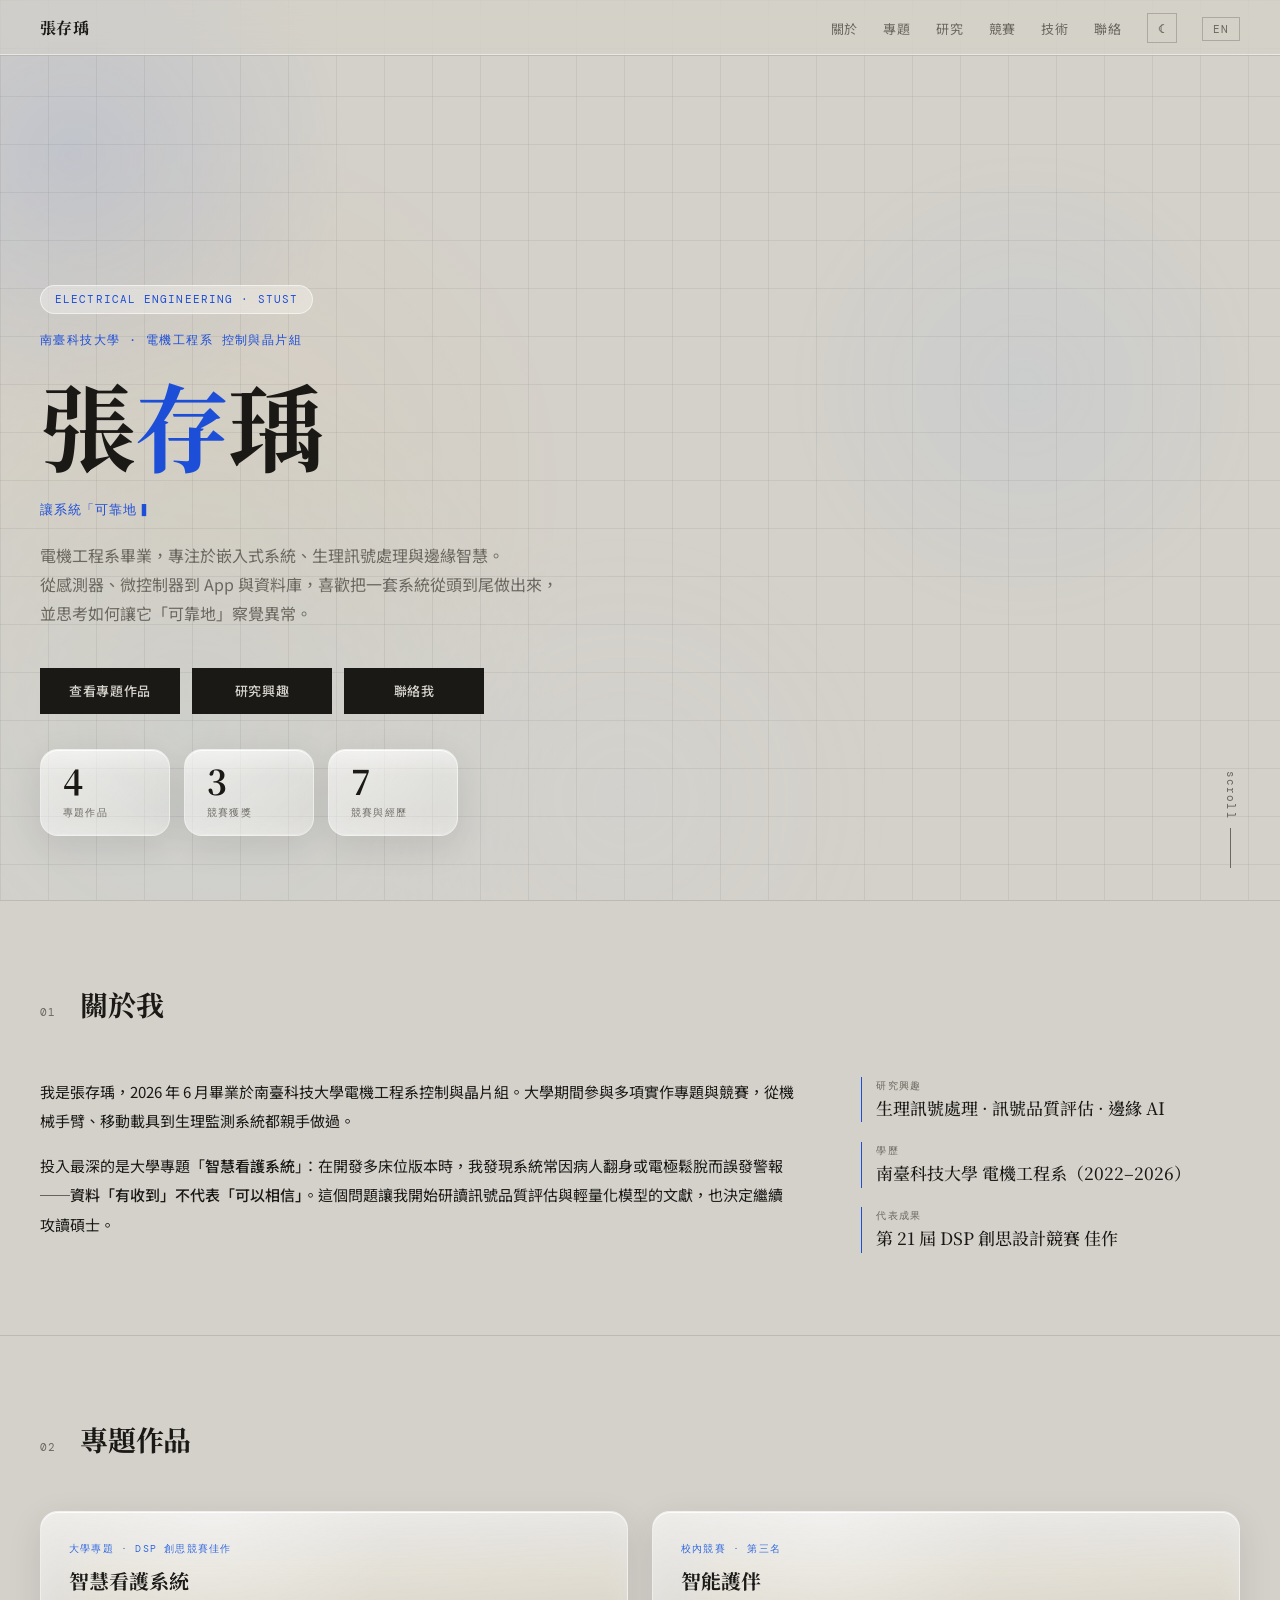
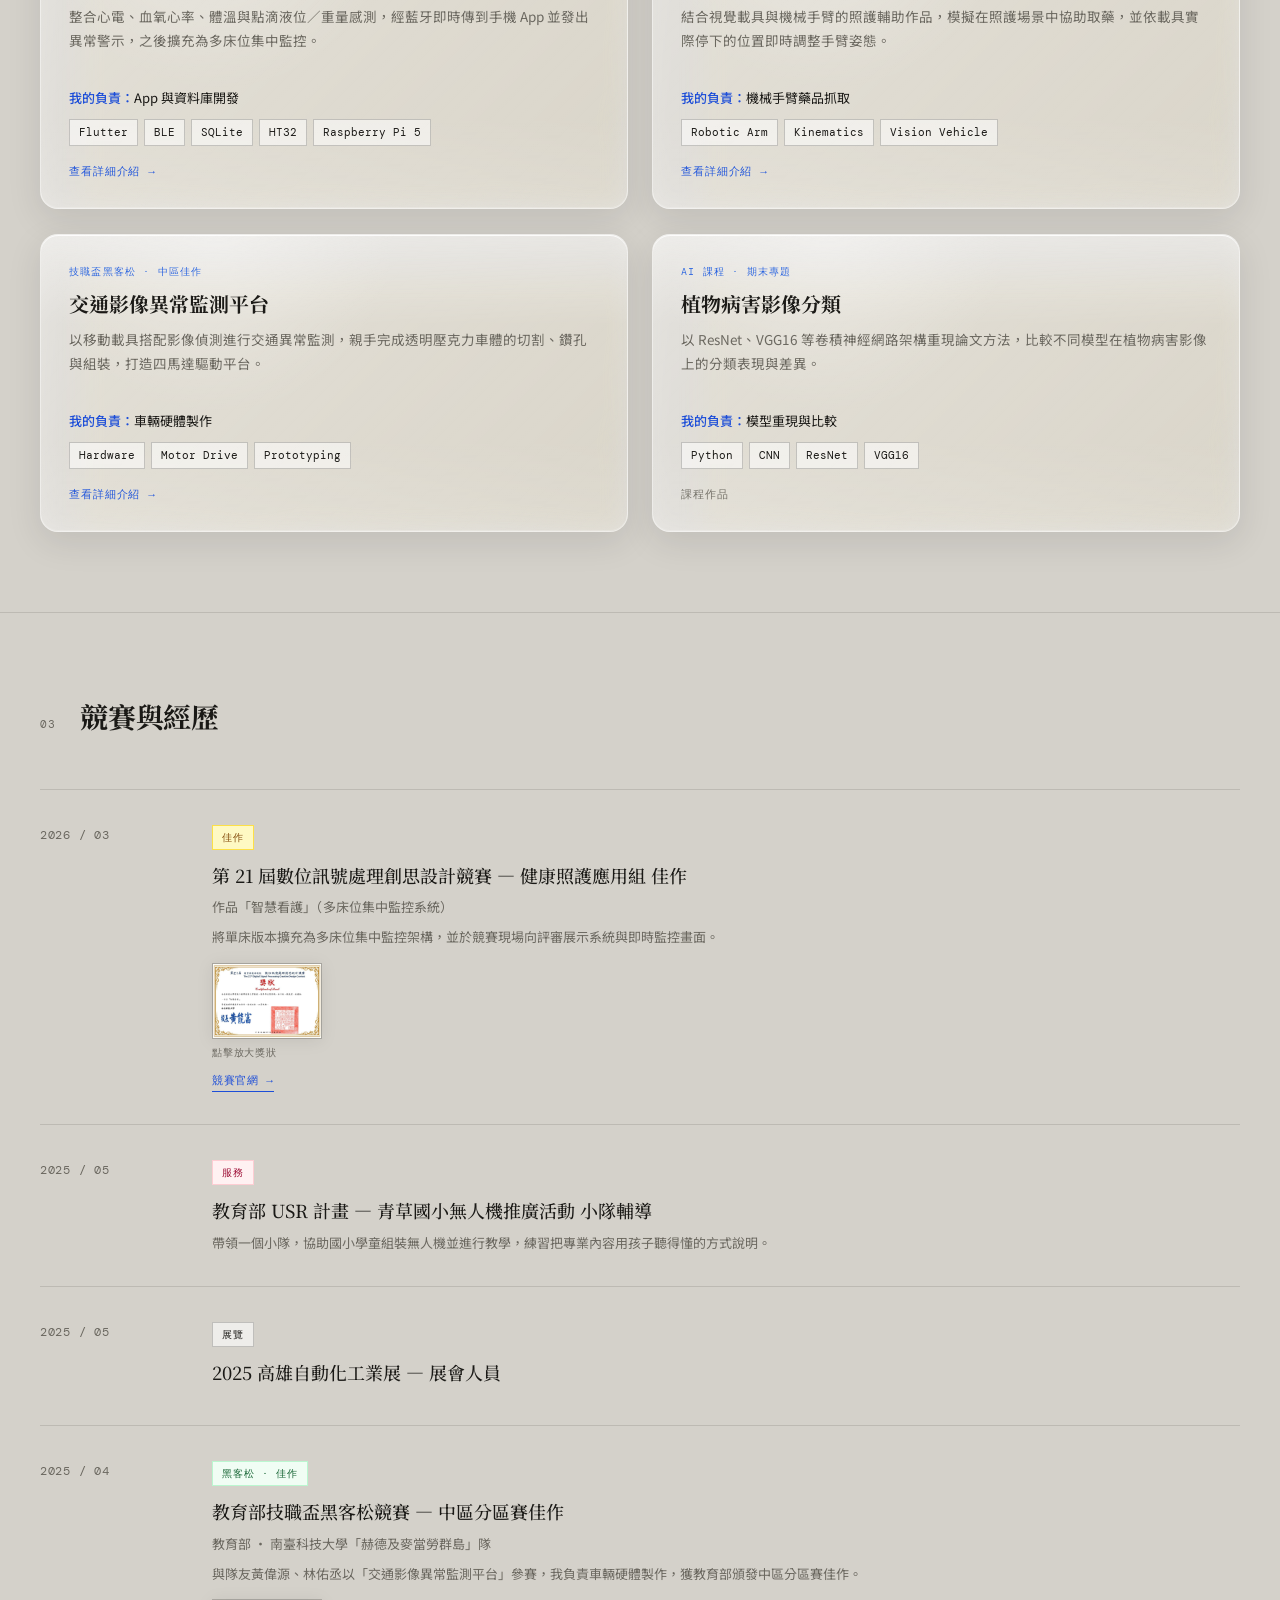
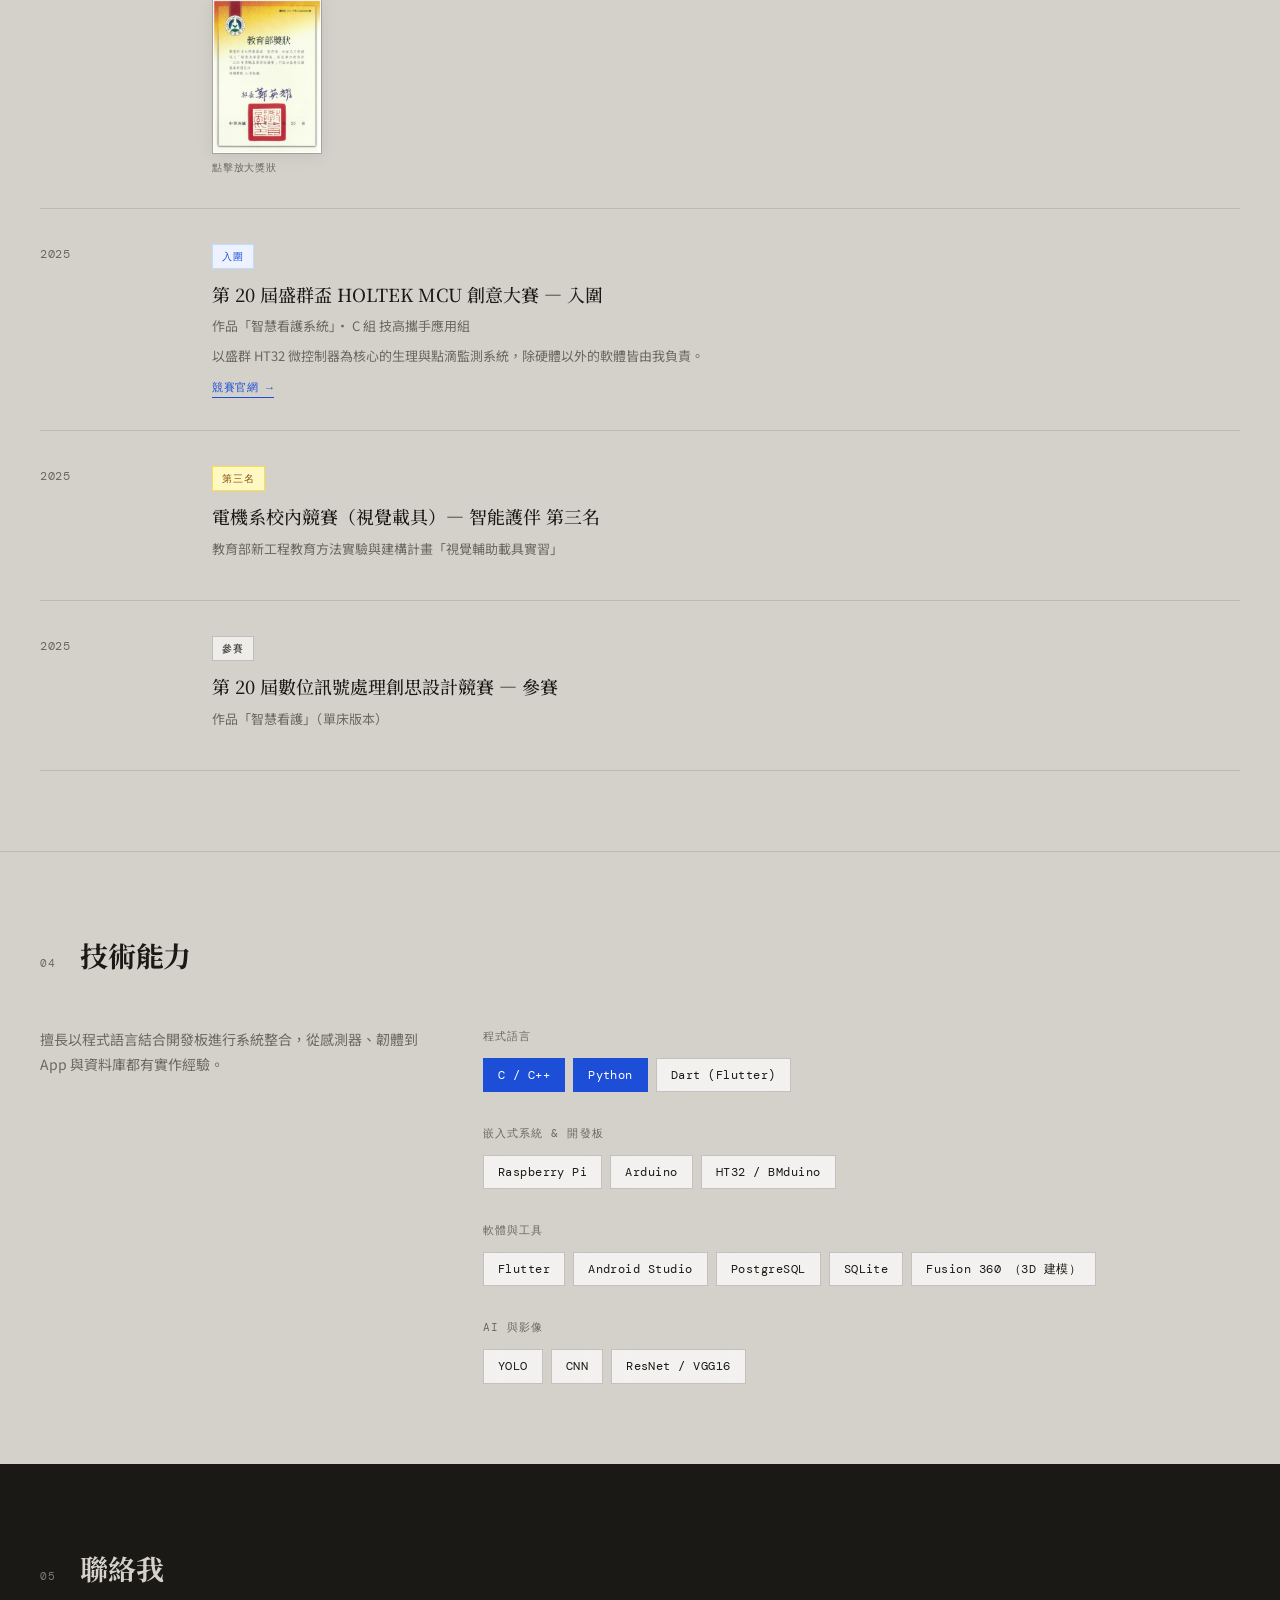
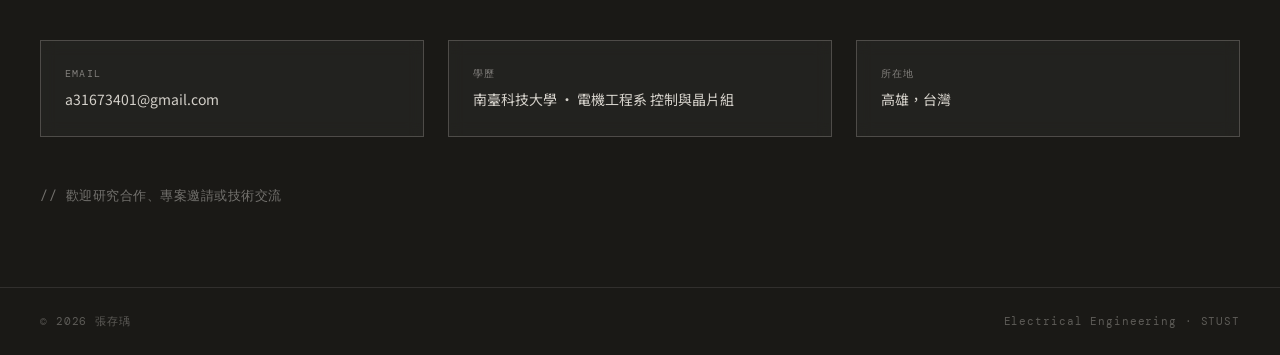
==== commit f0425c20: "Add files via upload" ====
--- a/index.html
+++ b/index.html
@@ -29,7 +29,7 @@
     <li class="hide-sm"><a href="#about"><span data-zh>關於</span><span data-en>About</span></a></li>
     <li><a href="#projects"><span data-zh>專題</span><span data-en>Projects</span></a></li>
     <li><a href="research.html"><span data-zh>研究</span><span data-en>Research</span></a></li>
-    <li><a href="#awards"><span data-zh>競賽</span><span data-en>Awards</span></a></li>
+    <li class="hide-xs"><a href="#awards"><span data-zh>競賽</span><span data-en>Awards</span></a></li>
     <li class="hide-sm"><a href="#skills"><span data-zh>技術</span><span data-en>Skills</span></a></li>
     <li><a href="#contact"><span data-zh>聯絡</span><span data-en>Contact</span></a></li>
     <li><button class="icon-btn" id="themeBtn" onclick="toggleTheme()" title="深色模式 / Dark mode">☾</button></li>
@@ -58,8 +58,8 @@
     </p>
     <div class="hero-actions">
       <a href="#projects" class="btn-dark"><span data-zh>查看專題作品</span><span data-en>View Projects</span></a>
-      <a href="research.html" class="btn-glass glass"><span data-zh>研究興趣</span><span data-en>Research</span></a>
-      <a href="#contact" class="btn-outline"><span data-zh>聯絡我</span><span data-en>Contact</span></a>
+      <a href="research.html" class="btn-dark"><span data-zh>研究興趣</span><span data-en>Research</span></a>
+      <a href="#contact" class="btn-dark"><span data-zh>聯絡我</span><span data-en>Contact</span></a>
     </div>
     <div class="stats">
       <div class="stat glass"><div class="stat-num" data-count="4">0</div><div class="stat-label"><span data-zh>專題作品</span><span data-en>Projects</span></div></div>
@@ -106,53 +106,48 @@
     <span class="section-num">02</span>
     <h2 class="section-title"><span data-zh>專題作品</span><span data-en>Projects</span></h2>
   </div>
-  <div class="projects-grid">
-
-    <a href="projects/smart-care.html" class="project-card featured glass tilt reveal">
-      <div class="featured-layout">
-        <div>
-          <div class="project-kicker"><span data-zh>大學專題 · DSP 創思競賽佳作</span><span data-en>Capstone · DSP Contest Merit Award</span></div>
-          <h3 class="project-title"><span data-zh>智慧看護系統 → 多床位集中監控系統</span><span data-en>Smart Nursing System → Multi-Bed Centralized Monitoring</span></h3>
-          <p class="project-desc" data-zh>以微控制器整合<b>心電（AD8232）、血氧心率（MAX30102）、體溫與點滴液位／重量</b>感測，透過藍牙即時傳送至手機 App，並在異常時發出警示；之後擴充為多床位版本，由各床感測節點將資料彙整至 Raspberry Pi 5，再以 App 與網頁儀表板集中監控。</p>
-          <p class="project-desc" data-en>Integrates <b>ECG (AD8232), SpO₂/heart rate (MAX30102), body temperature and IV drip level/weight</b> sensing on a microcontroller, streams data to a mobile app over BLE and raises alerts. Later extended to a multi-bed version: sensor nodes per bed → Raspberry Pi 5 → app and web dashboard.</p>
-          <div class="arch">BMduino / HT32 sensor nodes → Raspberry Pi 5 (PostgreSQL) → Flutter App · Web Dashboard</div>
-          <p class="tl-role" data-zh><b>我的負責：</b>App 與資料庫開發（Flutter、BLE 資料接收、SQLite、警報通知）；盛群盃版本中除硬體外之軟體皆由我負責。</p>
-          <p class="tl-role" data-en><b>My role:</b> app &amp; database development (Flutter, BLE, SQLite, alert notifications); all non-hardware software for the Holtek Cup version.</p>
-          <div class="project-meta"><span>Flutter</span><span>BLE</span><span>SQLite</span><span>PostgreSQL</span><span>Raspberry Pi 5</span><span>HT32</span></div>
-          <div class="more"><span data-zh>查看專題詳細介紹</span><span data-en>Read the full case study</span></div>
-        </div>
-        <div class="featured-images">
-          <figure><img src="images/smart_care_system.jpg" alt="系統實際架設" onerror="this.parentElement.style.display='none'"><figcaption><span data-zh>系統實際架設</span><span data-en>System setup</span></figcaption></figure>
-          <figure><img src="images/smart_care_monitor.jpg" alt="監控畫面" onerror="this.parentElement.style.display='none'"><figcaption><span data-zh>樹莓派監控畫面</span><span data-en>Monitor UI</span></figcaption></figure>
-        </div>
-      </div>
+  <div class="projects-grid uniform-grid">
+
+    <a href="projects/smart-care.html" class="project-card uniform glass tilt reveal">
+      <div class="project-kicker"><span data-zh>大學專題 · DSP 創思競賽佳作</span><span data-en>Capstone · DSP Merit Award</span></div>
+      <h3 class="project-title"><span data-zh>智慧看護系統</span><span data-en>Smart Nursing System</span></h3>
+      <p class="project-desc" data-zh>整合心電、血氧心率、體溫與點滴液位／重量感測，經藍牙即時傳到手機 App 並發出異常警示，之後擴充為多床位集中監控。</p>
+      <p class="project-desc" data-en>Combines ECG, SpO₂/HR, temperature and IV level/weight sensing, streams to a mobile app over BLE with alerts, later extended to multi-bed monitoring.</p>
+      <p class="tl-role" data-zh><b>我的負責：</b>App 與資料庫開發</p>
+      <p class="tl-role" data-en><b>My role:</b> App &amp; database</p>
+      <div class="project-meta"><span>Flutter</span><span>BLE</span><span>SQLite</span><span>HT32</span><span>Raspberry Pi 5</span></div>
+      <div class="more"><span data-zh>查看詳細介紹</span><span data-en>Read more</span></div>
     </a>
-
-    <a href="projects/smart-companion.html" class="project-card glass tilt reveal reveal-delay-1">
-      <div class="project-kicker"><span data-zh>校內競賽第三名</span><span data-en>3rd Place · Dept. Contest</span></div>
-      <h3 class="project-title"><span data-zh>智能護伴：視覺載具與機械手臂</span><span data-en>Smart Companion: Vision Vehicle &amp; Robotic Arm</span></h3>
-      <p class="project-desc" data-zh>結合視覺載具與機械手臂的照護輔助作品。我負責<b>機械手臂的藥品抓取</b>，為了讓手臂準確到位而補強正逆運動學，並針對載具停止位置的偏差，依實際位置即時調整手臂姿態。</p>
-      <p class="project-desc" data-en>A care-assist robot combining a vision vehicle and a robotic arm. I handled <b>medicine grasping with the arm</b>, applying forward/inverse kinematics and compensating for the vehicle's stopping-position error in real time.</p>
-      <div class="project-meta"><span>Kinematics</span><span>Robotic Arm</span><span>Computer Vision</span></div>
-      <div class="more"><span data-zh>詳細介紹</span><span data-en>Details</span></div>
+    <a href="projects/smart-companion.html" class="project-card uniform glass tilt reveal reveal-delay-1">
+      <div class="project-kicker"><span data-zh>校內競賽 · 第三名</span><span data-en>Dept. Contest · 3rd Place</span></div>
+      <h3 class="project-title"><span data-zh>智能護伴</span><span data-en>Smart Companion</span></h3>
+      <p class="project-desc" data-zh>結合視覺載具與機械手臂的照護輔助作品，模擬在照護場景中協助取藥，並依載具實際停下的位置即時調整手臂姿態。</p>
+      <p class="project-desc" data-en>A care-assist robot pairing a vision vehicle with a robotic arm to fetch medicine, adjusting the arm to where the vehicle actually stops.</p>
+      <p class="tl-role" data-zh><b>我的負責：</b>機械手臂藥品抓取</p>
+      <p class="tl-role" data-en><b>My role:</b> Robotic-arm grasping</p>
+      <div class="project-meta"><span>Robotic Arm</span><span>Kinematics</span><span>Vision Vehicle</span></div>
+      <div class="more"><span data-zh>查看詳細介紹</span><span data-en>Read more</span></div>
     </a>
-
-    <a href="projects/traffic-platform.html" class="project-card glass tilt reveal reveal-delay-2">
-      <div class="project-kicker"><span data-zh>技職盃黑客松 中區佳作</span><span data-en>Hackathon · Merit Award</span></div>
-      <h3 class="project-title"><span data-zh>交通影像異常監測平台</span><span data-en>Traffic Image Anomaly Monitoring Platform</span></h3>
-      <p class="project-desc" data-zh>以移動載具搭配影像偵測的監測平台。我負責<b>車輛硬體製作</b>：壓克力車體的材料切割、鑽孔與組裝，四馬達驅動，讓團隊的影像與控制程式能在實體載具上測試與展示。</p>
-      <p class="project-desc" data-en>A monitoring platform built on a mobile vehicle with image detection. I built <b>the vehicle hardware</b> — cutting, drilling and assembling the acrylic chassis with a four-motor drive.</p>
+    <a href="projects/traffic-platform.html" class="project-card uniform glass tilt reveal reveal-delay-2">
+      <div class="project-kicker"><span data-zh>技職盃黑客松 · 中區佳作</span><span data-en>MOE Hackathon · Merit Award</span></div>
+      <h3 class="project-title"><span data-zh>交通影像異常監測平台</span><span data-en>Traffic Anomaly Monitoring Platform</span></h3>
+      <p class="project-desc" data-zh>以移動載具搭配影像偵測進行交通異常監測，親手完成透明壓克力車體的切割、鑽孔與組裝，打造四馬達驅動平台。</p>
+      <p class="project-desc" data-en>A mobile vehicle with image detection for traffic anomalies; I cut, drilled and assembled the clear-acrylic chassis with a four-motor drive.</p>
+      <p class="tl-role" data-zh><b>我的負責：</b>車輛硬體製作</p>
+      <p class="tl-role" data-en><b>My role:</b> Vehicle hardware</p>
       <div class="project-meta"><span>Hardware</span><span>Motor Drive</span><span>Prototyping</span></div>
-      <div class="more"><span data-zh>詳細介紹</span><span data-en>Details</span></div>
+      <div class="more"><span data-zh>查看詳細介紹</span><span data-en>Read more</span></div>
     </a>
-
-    <article class="project-card glass tilt reveal reveal-delay-3">
-      <div class="project-kicker"><span data-zh>AI 課程期末專題</span><span data-en>AI Course Project</span></div>
-      <h3 class="project-title"><span data-zh>植物病害影像分類</span><span data-en>Plant Disease Image Classification</span></h3>
-      <p class="project-desc" data-zh>以 <b>ResNet、VGG16</b> 等卷積神經網路架構重現論文方法，比較不同模型在植物病害影像上的分類表現。</p>
-      <p class="project-desc" data-en>Reproduced published methods with <b>ResNet and VGG16</b> CNN architectures and compared their performance on plant disease images.</p>
+    <div class="project-card uniform glass tilt reveal reveal-delay-3">
+      <div class="project-kicker"><span data-zh>AI 課程 · 期末專題</span><span data-en>AI Course · Final Project</span></div>
+      <h3 class="project-title"><span data-zh>植物病害影像分類</span><span data-en>Plant Disease Classification</span></h3>
+      <p class="project-desc" data-zh>以 ResNet、VGG16 等卷積神經網路架構重現論文方法，比較不同模型在植物病害影像上的分類表現與差異。</p>
+      <p class="project-desc" data-en>Reproduced published methods with ResNet and VGG16 CNNs and compared their classification performance on plant disease images.</p>
+      <p class="tl-role" data-zh><b>我的負責：</b>模型重現與比較</p>
+      <p class="tl-role" data-en><b>My role:</b> Model reproduction &amp; comparison</p>
       <div class="project-meta"><span>Python</span><span>CNN</span><span>ResNet</span><span>VGG16</span></div>
-    </article>
+      <div class="more muted"><span data-zh>課程作品</span><span data-en>Course project</span></div>
+    </div>
 
   </div>
 </section>
@@ -277,17 +272,14 @@
           <span class="skill-tag accent">C / C++</span>
           <span class="skill-tag accent">Python</span>
           <span class="skill-tag">Dart (Flutter)</span>
-          <span class="skill-tag">MATLAB</span>
         </div>
       </div>
       <div>
         <div class="skill-group-label"><span data-zh>嵌入式系統 &amp; 開發板</span><span data-en>Embedded &amp; Boards</span></div>
         <div class="skill-tags">
-          <span class="skill-tag accent"><span data-zh>嵌入式系統</span><span data-en>Embedded Systems</span></span>
           <span class="skill-tag">Raspberry Pi</span>
           <span class="skill-tag">Arduino</span>
           <span class="skill-tag">HT32 / BMduino</span>
-          <span class="skill-tag"><span data-zh>生理感測器</span><span data-en>Biosensors</span></span>
         </div>
       </div>
       <div>
@@ -297,7 +289,7 @@
           <span class="skill-tag">Android Studio</span>
           <span class="skill-tag">PostgreSQL</span>
           <span class="skill-tag">SQLite</span>
-          <span class="skill-tag">Fusion 360</span>
+          <span class="skill-tag">Fusion 360 <span data-zh>（3D 建模）</span><span data-en>(3D modeling)</span></span>
         </div>
       </div>
       <div>
--- a/assets/style.css
+++ b/assets/style.css
@@ -358,3 +358,44 @@
 @media (prefers-reduced-motion: reduce) {
   *, *::before, *::after { animation-duration: .01ms !important; transition-duration: .01ms !important; }
 }
+
+/* ── v4: uniform project cards & buttons ── */
+.uniform-grid { grid-template-columns: repeat(2, minmax(0, 1fr)); align-items: stretch; }
+.project-card.uniform { display: flex; flex-direction: column; gap: 10px; }
+.project-card.uniform .project-title { min-height: 1.35em; }
+.project-card.uniform .project-desc { display: -webkit-box; -webkit-line-clamp: 3; -webkit-box-orient: vertical; overflow: hidden; min-height: calc(1.8em * 3); }
+body.en .project-card.uniform .project-desc[data-en] { display: -webkit-box; }
+body.en .project-card.uniform .project-desc[data-zh], body:not(.en) .project-card.uniform .project-desc[data-en] { display: none; }
+.project-card.uniform .tl-role { margin-top: 0; }
+.project-card.uniform .project-meta { margin-top: auto; }
+.project-card.uniform .more { padding-top: 6px; }
+.more.muted { color: var(--muted); }
+.more.muted::after { content: "" !important; }
+.hero-actions .btn-glass { min-width: 140px; text-align: center; }
+@media (max-width: 768px) { .uniform-grid { grid-template-columns: 1fr; } .project-card.uniform { min-height: 0; } }
+.hero-actions .btn-dark, .page-nav .btn-dark { min-width: 140px; text-align: center; border-radius: 0; }
+
+/* ── v5: gallery keeps each photo's own shape (no black/white bars) ── */
+.gallery { display: block; columns: 3 220px; column-gap: 14px; }
+.gallery figure { break-inside: avoid; margin: 0 0 14px; display: inline-block; width: 100%; }
+.gallery img, .gallery img.contain { width: 100%; height: auto; max-height: none; object-fit: fill; background: none; }
+.spec-wrap { overflow-x: auto; -webkit-overflow-scrolling: touch; }
+
+/* ── v5: phone layout ── */
+@media (max-width: 768px) {
+  .nav-links li.hide-xs { display: none; }
+  .nav-links { gap: .8rem; }
+  .nav-links a { font-size: 12.5px; }
+  .hero { min-height: auto; justify-content: flex-start; padding: 6rem 1.25rem 3rem; }
+  .hero h1 { font-size: clamp(2.6rem, 13vw, 3.4rem); }
+  .hero-desc { margin-bottom: 1.8rem; font-size: 15px; }
+  .hero-scroll { display: none; }
+  .hero-actions { display: grid; grid-template-columns: repeat(3, minmax(0,1fr)); gap: 8px; width: 100%; }
+  .hero-actions .btn-dark { min-width: 0; padding: 12px 4px; font-size: 12.5px; }
+  .stat { min-width: 0; flex: 1; padding: 10px 8px; text-align: center; }
+  .spec { font-size: 13px; }
+  .spec th, .spec td { padding: 8px 6px; }
+  .gallery { columns: 1; }
+  .gallery img, .gallery img.contain { max-height: none; }
+  .page-nav .btn-dark { flex: 1; min-width: 0; }
+}
